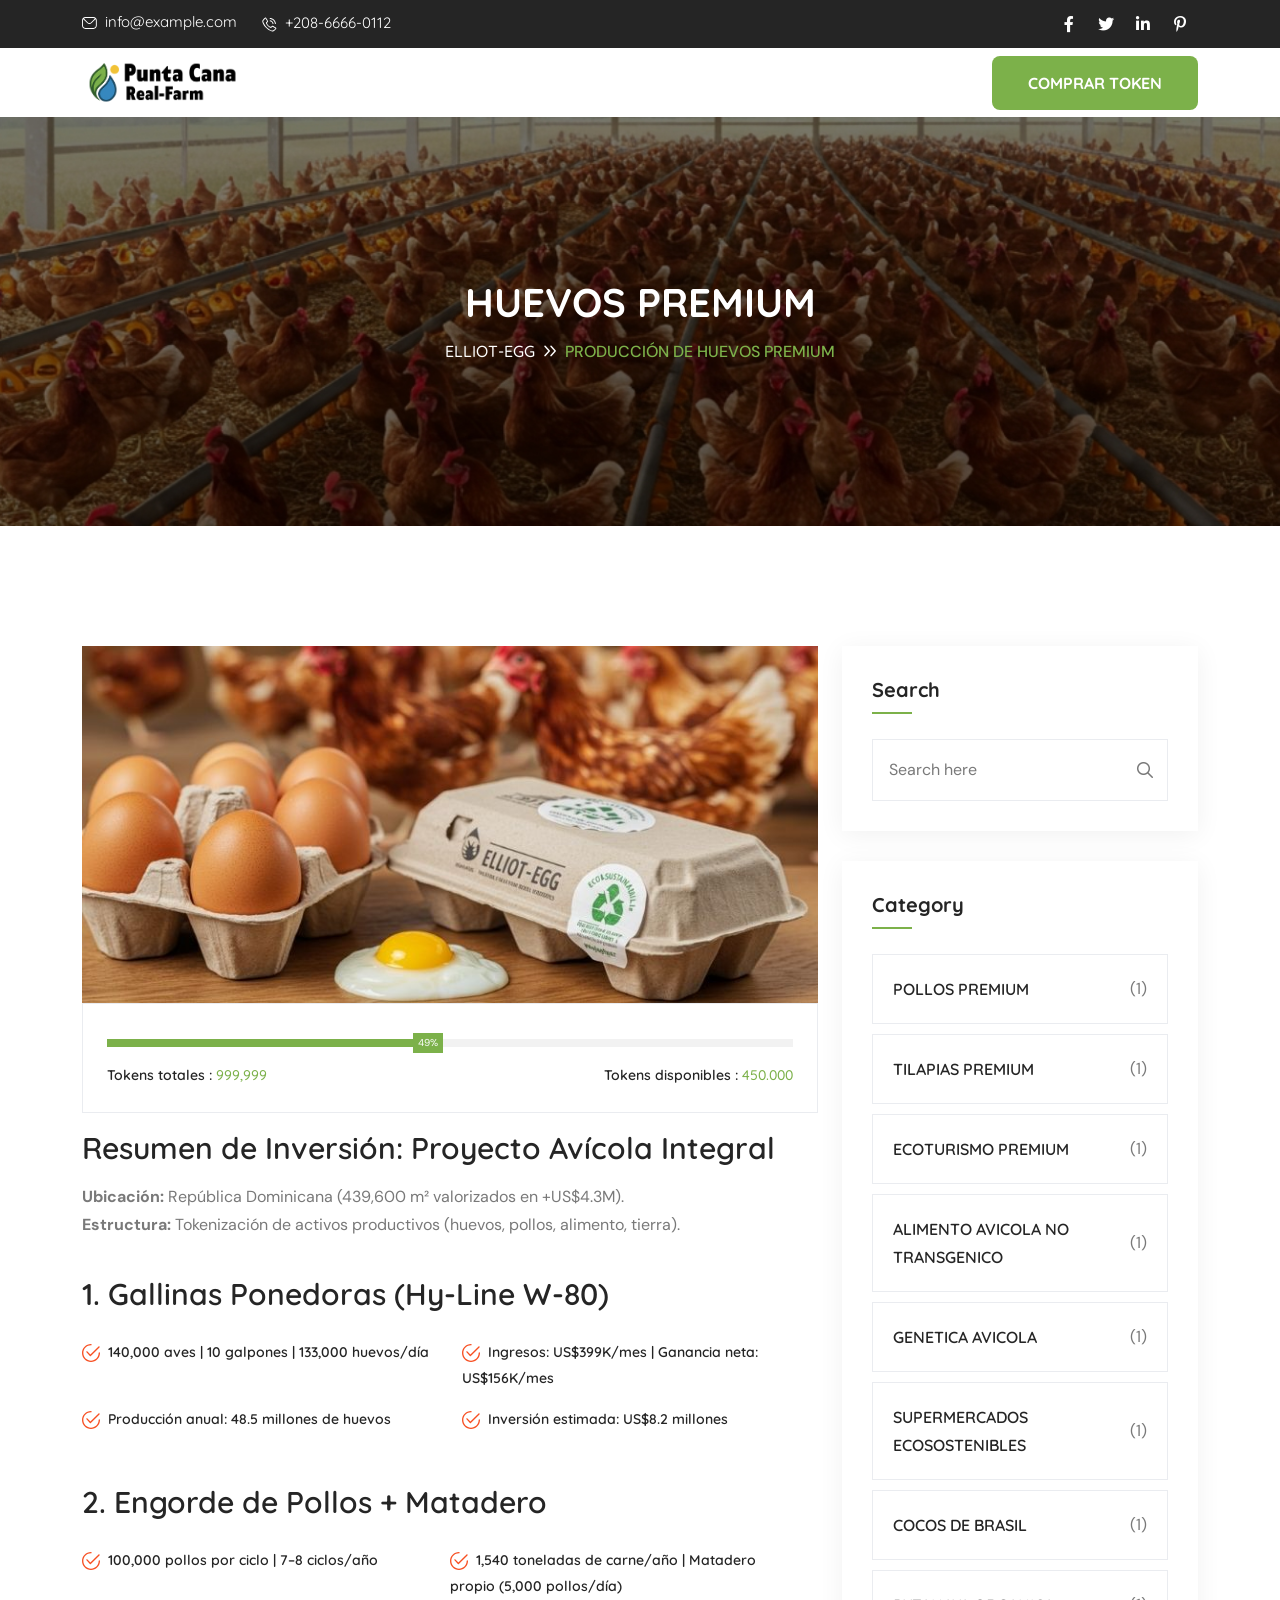
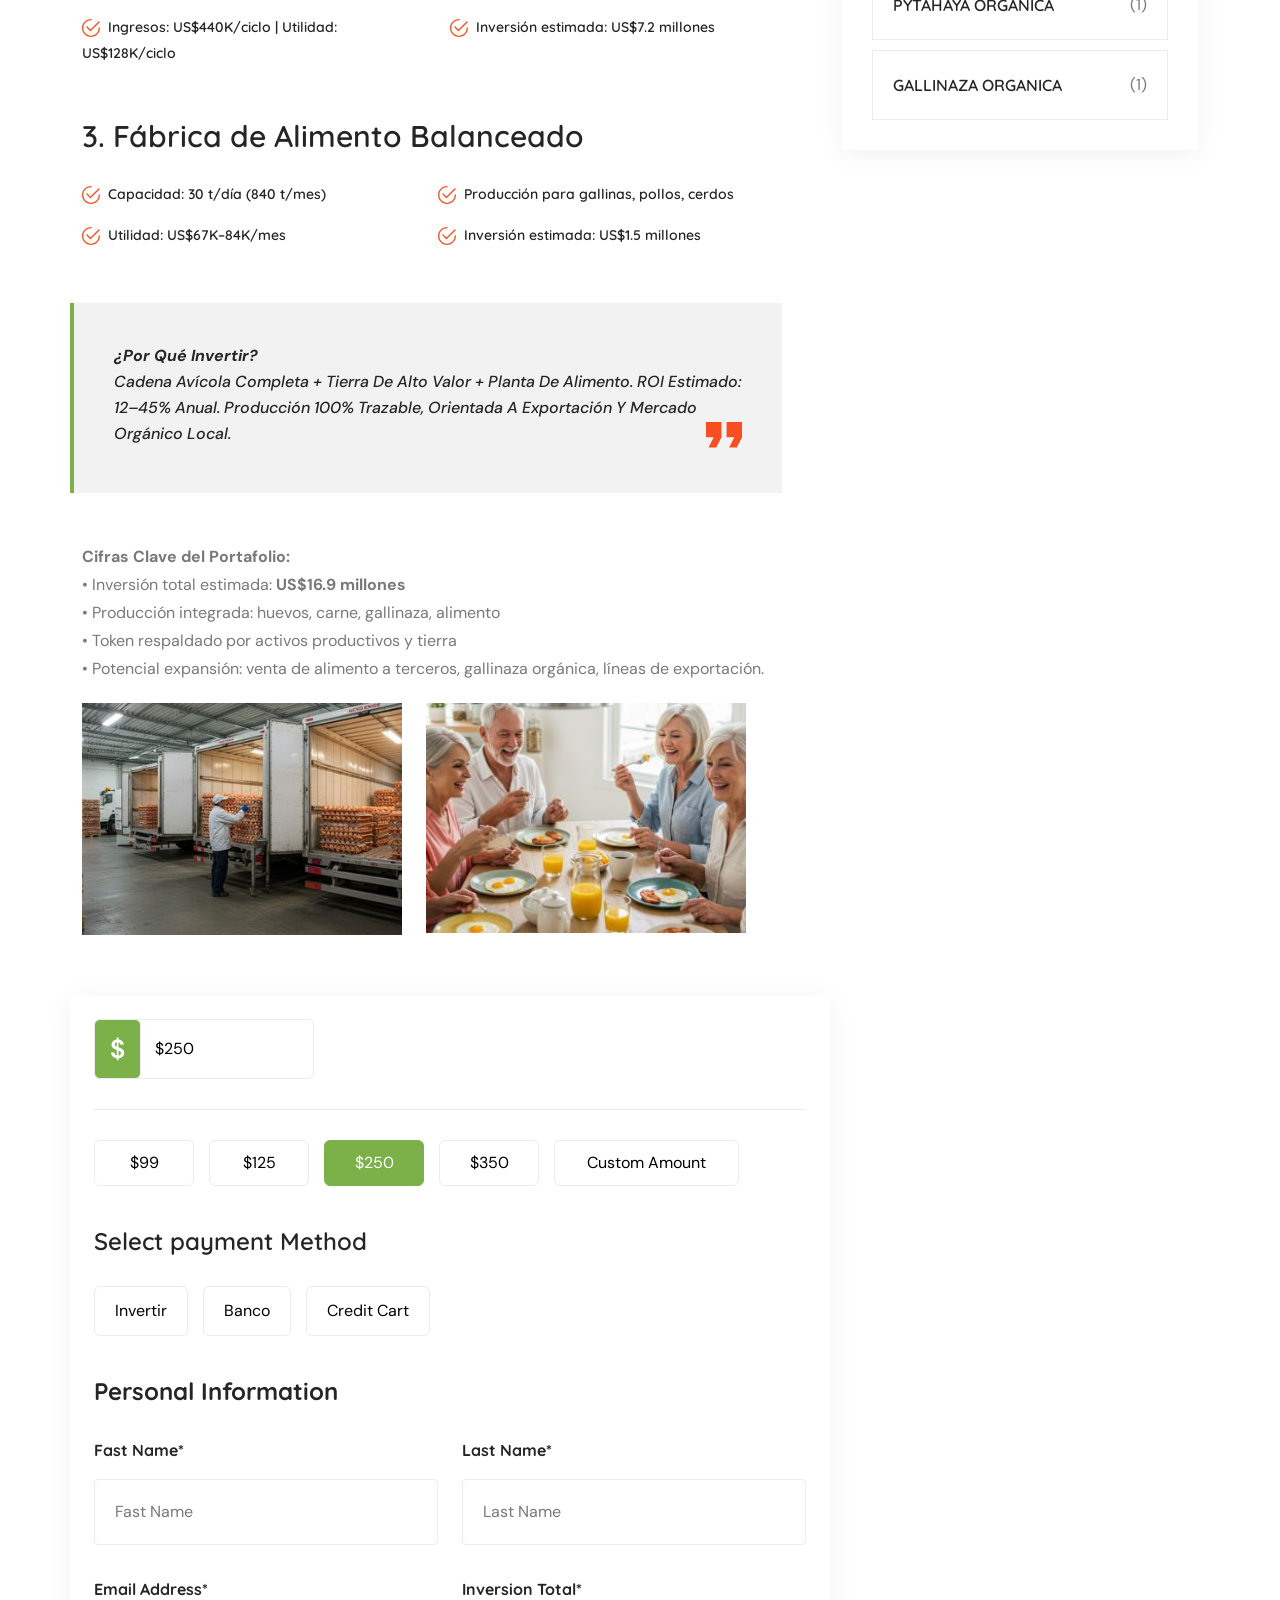
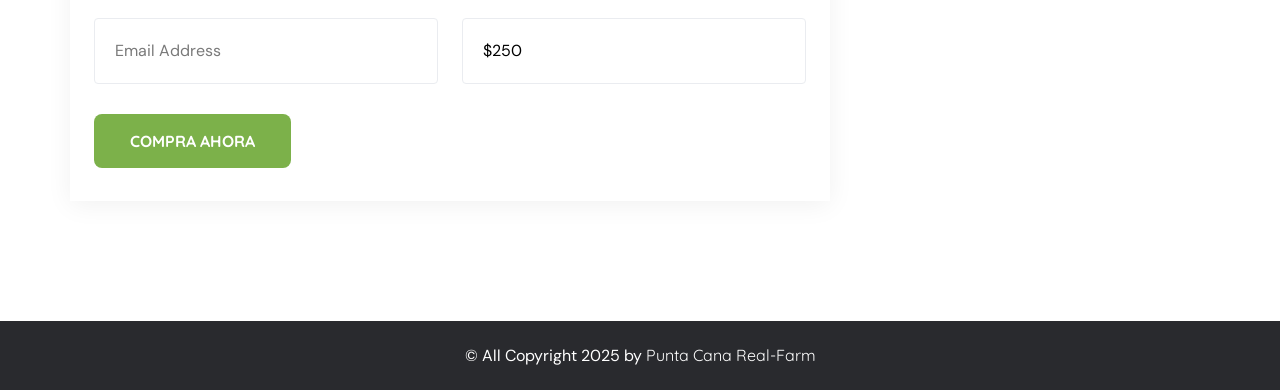
==== project1.html @ 2abbc7fa "v2" ====
<!DOCTYPE html>
<html lang="es">

<head>
    <meta charset="UTF-8">
    <meta http-equiv="X-UA-Compatible" content="IE=edge">
    <meta name="viewport" content="width=device-width, initial-scale=1.0">
    <title>Punta Cana-Real-Farm</title>
    <!-- Favicon img -->
    <link rel="shortcut icon" href="assets/images/favicon.png">
    <!-- Bootstarp min css -->
    <link rel="stylesheet" href="assets/css/bootstrap.min.css">
    <!-- Mean menu css -->
    <link rel="stylesheet" href="assets/css/meanmenu.css">
    <!-- All min css -->
    <link rel="stylesheet" href="assets/css/all.min.css">
    <!-- Swiper bundle min css -->
    <link rel="stylesheet" href="assets/css/swiper-bundle.min.css">
    <!-- Magnigic popup css -->
    <link rel="stylesheet" href="assets/css/magnific-popup.css">
    <!-- Animate css -->
    <link rel="stylesheet" href="assets/css/animate.css">
    <!-- Nice select css -->
    <link rel="stylesheet" href="assets/css/nice-select.css">
    <!-- Style css -->
    <link rel="stylesheet" href="assets/css/style.css">
</head>

<body>

    <!-- Preloader area start -->
    <div id="loading">
        <div id="loading-center">
            <div id="loading-center-absolute">
                <div class="loading-icon text-center d-flex flex-column align-items-center justify-content-center">
                    <img class="loading-logo" src="assets/images/preloader.svg" alt="icon">
                </div>
            </div>
        </div>
    </div>
    <!-- Preloader area end -->

    <!-- Top header area start here -->
    <div class="header-top d-none d-lg-block">
        <div class="container">
            <div class="header-top-wrp">
                <ul class="info">
                    <li><svg width="15" height="12" viewBox="0 0 15 12" fill="none" xmlns="http://www.w3.org/2000/svg">
                            <path fill-rule="evenodd" clip-rule="evenodd"
                                d="M13.8748 8.50453C13.8748 9.85566 12.7757 10.953 11.4263 10.953H3.39325C2.04384 10.953 0.94475 9.85563 0.94475 8.50453V3.39322C0.944449 2.95776 1.06111 2.53021 1.28253 2.15525L5.20216 6.07488C5.78856 6.663 6.57384 6.98706 7.41059 6.98706C8.24563 6.98706 9.03091 6.663 9.61731 6.07488L13.5369 2.15525C13.7584 2.5302 13.875 2.95776 13.8747 3.39322V8.50453H13.8748ZM11.4263 0.94475H3.39325C2.836 0.94475 2.32159 1.13334 1.91009 1.44712L5.86916 5.40791C6.27897 5.81597 6.82591 6.04231 7.41059 6.04231C7.99356 6.04231 8.54053 5.81597 8.95031 5.40791L12.9094 1.44712C12.4979 1.13334 11.9835 0.94475 11.4263 0.94475ZM11.4263 0H3.39325C1.52259 0 0 1.52259 0 3.39325V8.50456C0 10.3769 1.52259 11.8978 3.39325 11.8978H11.4263C13.2969 11.8978 14.8195 10.3769 14.8195 8.50456V3.39322C14.8195 1.52256 13.2969 0 11.4263 0Z"
                                fill="white" />
                        </svg>

                        <a href="#0" class="ms-1">info@example.com</a>
                    </li>
                    <li class="ms-4"><svg width="16" height="15" viewBox="0 0 16 15" fill="none"
                            xmlns="http://www.w3.org/2000/svg">
                            <g clip-path="url(#clip0_529_224)">
                                <path
                                    d="M14.8984 10.5909C14.8735 10.5703 12.0629 8.57063 11.304 8.69297C10.9379 8.75766 10.7288 9.0075 10.3093 9.50719C10.1933 9.6463 10.0747 9.7832 9.95352 9.91781C9.68836 9.83143 9.42973 9.72616 9.17961 9.60281C7.88845 8.97422 6.84524 7.93101 6.21665 6.63984C6.0933 6.38973 5.98803 6.1311 5.90165 5.86594C6.03946 5.73984 6.23258 5.57719 6.31508 5.50781C6.81243 5.09062 7.0618 4.88109 7.12649 4.51453C7.25915 3.75562 5.24915 0.945937 5.22852 0.920625C5.13698 0.790808 5.01777 0.682933 4.87948 0.604789C4.74118 0.526645 4.58726 0.480181 4.42883 0.46875C3.61415 0.46875 1.28821 3.48563 1.28821 3.99422C1.28821 4.02375 1.33086 7.02562 5.03258 10.7911C8.79383 14.4886 11.7957 14.5312 11.8252 14.5312C12.3334 14.5312 15.3507 12.2053 15.3507 11.3906C15.3392 11.2322 15.2926 11.0783 15.2144 10.94C15.1362 10.8017 15.0282 10.6825 14.8984 10.5909ZM11.7732 13.5909C11.3663 13.5562 8.84446 13.2239 5.69446 10.1297C2.58524 6.96422 2.26133 4.43813 2.22899 4.04672C2.84342 3.08233 3.58545 2.20548 4.43493 1.44C4.45368 1.45875 4.47852 1.48688 4.5104 1.52344C5.16188 2.41276 5.72309 3.36481 6.18571 4.36547C6.03527 4.51682 5.87626 4.65939 5.70946 4.7925C5.4508 4.98959 5.21328 5.21297 5.00071 5.45906C4.96474 5.50953 4.93914 5.56663 4.92538 5.62705C4.91162 5.68748 4.90998 5.75003 4.92055 5.81109C5.01975 6.24081 5.17169 6.65662 5.3729 7.04906C6.09378 8.52939 7.28997 9.72541 8.7704 10.4461C9.16276 10.6476 9.57859 10.7997 10.0084 10.8989C10.0694 10.9097 10.132 10.9082 10.1925 10.8944C10.2529 10.8807 10.31 10.8549 10.3604 10.8188C10.6074 10.6053 10.8315 10.3669 11.0293 10.1072C11.1765 9.93188 11.3729 9.69797 11.4474 9.63188C12.4506 10.094 13.4048 10.6559 14.2956 11.3091C14.3345 11.3419 14.3621 11.3672 14.3804 11.3836C13.6149 12.2333 12.7379 12.9755 11.7732 13.59V13.5909ZM11.6007 7.03125H12.5382C12.5371 6.03703 12.1416 5.08385 11.4386 4.38083C10.7356 3.67781 9.78243 3.28237 8.78821 3.28125V4.21875C9.5339 4.21949 10.2488 4.51605 10.7761 5.04333C11.3034 5.57062 11.6 6.28556 11.6007 7.03125Z"
                                    fill="white" />
                                <path
                                    d="M13.9445 7.03125H14.882C14.8801 5.41566 14.2375 3.86677 13.0951 2.72437C11.9527 1.58198 10.4038 0.939361 8.78821 0.9375V1.875C10.1552 1.87661 11.4658 2.42038 12.4324 3.38701C13.3991 4.35365 13.9428 5.66422 13.9445 7.03125Z"
                                    fill="white" />
                            </g>
                            <defs>
                                <clipPath>
                                    <rect width="15" height="15" fill="white" transform="translate(0.819458)" />
                                </clipPath>
                            </defs>
                        </svg>

                        <a href="#0" class="ms-1">+208-6666-0112</a>
                    </li>
                </ul>
                <ul class="link-info">
                    <li><a href="#0"><i class="fa-brands fa-facebook-f"></i></a></li>
                    <li><a href="#0"><i class="fa-brands fa-twitter"></i></a></li>
                    <li><a href="#0"><i class="fa-brands fa-linkedin-in"></i></a></li>
                    <li><a href="#0"><i class="fa-brands fa-pinterest-p"></i></a></li>
                </ul>
            </div>
        </div>
    </div>
    <!-- Top header area end here -->

    <!-- Header area start here -->
    <header class="header-area">
        <div class="container">
            <div class="header__main">
                <a href="index.html" class="logo">
                    <img src="assets/images/logo/logo.svg" alt="logo">
                </a>
                <div class="main-menu">
                    <nav>
                        <ul>
                            <li class="has-megamenu">
                                <a href="#0"></a>
                             
                        </ul>
                    </nav>
                </div>
                <div class="btn-two d-none d-lg-inline-block">
                    <span class=" btn-circle">
                    </span>
                    <a href="cause-single.html" class="btn-inner">
                        <span class="btn-text">
                            COMPRAR TOKEN
                        </span>
                    </a>
                </div>
                <div class="bars d-block d-lg-none">
                    <i id="openButton" class="fa-solid fa-bars"></i>
                </div>
            </div>
        </div>
    </header>
    <!-- Header area end here -->

    <!-- Sidebar area start here -->
    <div id="targetElement" class="sidebar-area sidebar__hide">
        <div class="sidebar__overlay"></div>
        <a href="index.html" class="logo mb-40">
            <img src="assets/images/logo/logo-light.svg" alt="logo">
        </a>
        <div class="mobile-menu overflow-hidden"></div>
        <ul class="info pt-40">
            <li><i class="fa-solid primary-color fa-location-dot"></i> <a href="#0">example@example.com</a>
            </li>
            <li class="py-2"><i class="fa-solid primary-color fa-phone-volume"></i> <a
                    href="tel:+208-6666-0112">+208-6666-0112</a>
            </li>
            <li><i class="fa-solid primary-color fa-paper-plane"></i> <a href="#0">info@example.com</a></li>
        </ul>
        <div class="social-icon mt-20">
            <a href="#0"><i class="fa-brands fa-facebook-f"></i></a>
            <a href="#0"><i class="fa-brands fa-twitter"></i></a>
            <a href="#0"><i class="fa-brands fa-linkedin-in"></i></a>
            <a href="#0"><i class="fa-brands fa-pinterest-p"></i></a>
        </div>
        <button id="closeButton" class="text-white"><i class="fa-solid fa-xmark"></i></button>
    </div>
    <!-- Sidebar area end here -->

    <main>
        <!-- Page banner area start here -->
        <section class="banner__inner-page bg-image pt-160 pb-160 bg-image"
            data-background="assets/images/banner/banner-inner-page.jpg">
            <div class="container">
                <h2 class="wow fadeInUp" data-wow-delay="00ms" data-wow-duration="1500ms">HUEVOS PREMIUM</h2>
                <div class="breadcrumb-list wow fadeInUp" data-wow-delay="200ms" data-wow-duration="1500ms">
                    <a href="index.html">ELLIOT-EGG</a><span><i class="fa-regular fa-angles-right mx-2"></i>PRODUCCIÓN DE HUEVOS PREMIUM
                </span>
                </div>
            </div>
        </section>
        <!-- Page banner area end here -->

        <!-- Blog single area start here -->
        <section class="blog-single-area pt-120 pb-120">
            <div class="container">
                <div class="row g-4">
                    <div class="col-lg-8 order-2 order-lg-1">
                        <div class="blog__item blog-single__left-item shadow-none">
                            <div class="image">
                                <img src="assets/images/cause/cause-single-image1.jpg" alt="image">
                            </div>
                            <div class="progress-area px-4 pb-4 pt-35 bor border-top-0">
                                <div class="progress__item">
                                    <div class="progress__content" style="width: 49%;"><span>49%</span></div>
                                </div>
                                <div class="progress__goal mt-15">
                                    <h6>Tokens totales : <span>999,999</span></h6>
                                    <h6>Tokens disponibles : <span>450.000</span></h6>
                                </div>
                            </div>
                            <div class="blog__content p-0">
                                <h4 class="mt-20 mb-20 fs-30">Resumen de Inversión: Proyecto Avícola Integral
                                    
                                    </h4> 
                                    <p><strong>Ubicación:</strong> República Dominicana (439,600 m² valorizados en +US$4.3M).</p>
                                    <p><strong>Estructura:</strong> Tokenización de activos productivos (huevos, pollos, alimento, tierra).</p>
                                    <h4 class="fs-30 mt-40">1. Gallinas Ponedoras (Hy-Line W-80)</h4>
                                  
                                <div class="row mt-30">
                                <div class="col-6 mb-15">
                                    <h6 class="fs-14">
                                        <svg class="me-1" width="18" height="18" viewBox="0 0 18 18" fill="none"
                                            xmlns="http://www.w3.org/2000/svg">
                                            <g clip-path="url(#clip0_20_5)">
                                                <path
                                                    d="M17.4853 2.46073C17.2205 2.19547 16.7909 2.19502 16.5261 2.4596L8.38765 10.5765L5.45133 7.38742C5.1976 7.112 4.76863 7.09415 4.49276 7.34783C4.2171 7.60156 4.19945 8.03074 4.45317 8.3064L7.86776 12.0147C7.92961 12.082 8.00443 12.136 8.08771 12.1736C8.17099 12.2111 8.26101 12.2315 8.35235 12.2334C8.35731 12.2336 8.36209 12.2336 8.36683 12.2336C8.54636 12.2335 8.71855 12.1624 8.84577 12.0357L17.484 3.42018C17.7494 3.15563 17.7499 2.72598 17.4853 2.46073Z"
                                                    fill="#F74F22"></path>
                                                <path
                                                    d="M17.3216 8.32159C16.9469 8.32159 16.6432 8.62527 16.6432 9C16.6432 13.2146 13.2146 16.6432 9 16.6432C4.78561 16.6432 1.35679 13.2146 1.35679 9C1.35679 4.78561 4.78561 1.35679 9 1.35679C9.3747 1.35679 9.67841 1.05311 9.67841 0.67841C9.67841 0.30368 9.3747 0 9 0C4.03734 0 0 4.03734 0 9C0 13.9624 4.03734 18 9 18C13.9624 18 18 13.9624 18 9C18 8.6253 17.6963 8.32159 17.3216 8.32159Z"
                                                    fill="#F74F22"></path>
                                            </g>
                                            <defs>
                                                <clipPath>
                                                    <rect width="18" height="18" fill="white"></rect>
                                                </clipPath>
                                            </defs>
                                        </svg>
                                       140,000 aves | 10 galpones | 133,000 huevos/día
                                    </h6>
                                </div>
                                <div class="col-6 mb-15">
                                    <h6 class="fs-14">
                                        <svg class="me-1" width="18" height="18" viewBox="0 0 18 18" fill="none"
                                            xmlns="http://www.w3.org/2000/svg">
                                            <g clip-path="url(#clip0_20_5)">
                                                <path
                                                    d="M17.4853 2.46073C17.2205 2.19547 16.7909 2.19502 16.5261 2.4596L8.38765 10.5765L5.45133 7.38742C5.1976 7.112 4.76863 7.09415 4.49276 7.34783C4.2171 7.60156 4.19945 8.03074 4.45317 8.3064L7.86776 12.0147C7.92961 12.082 8.00443 12.136 8.08771 12.1736C8.17099 12.2111 8.26101 12.2315 8.35235 12.2334C8.35731 12.2336 8.36209 12.2336 8.36683 12.2336C8.54636 12.2335 8.71855 12.1624 8.84577 12.0357L17.484 3.42018C17.7494 3.15563 17.7499 2.72598 17.4853 2.46073Z"
                                                    fill="#F74F22"></path>
                                                <path
                                                    d="M17.3216 8.32159C16.9469 8.32159 16.6432 8.62527 16.6432 9C16.6432 13.2146 13.2146 16.6432 9 16.6432C4.78561 16.6432 1.35679 13.2146 1.35679 9C1.35679 4.78561 4.78561 1.35679 9 1.35679C9.3747 1.35679 9.67841 1.05311 9.67841 0.67841C9.67841 0.30368 9.3747 0 9 0C4.03734 0 0 4.03734 0 9C0 13.9624 4.03734 18 9 18C13.9624 18 18 13.9624 18 9C18 8.6253 17.6963 8.32159 17.3216 8.32159Z"
                                                    fill="#F74F22"></path>
                                            </g>
                                            <defs>
                                                <clipPath>
                                                    <rect width="18" height="18" fill="white"></rect>
                                                </clipPath>
                                            </defs>
                                        </svg>
                                        Ingresos: US$399K/mes | Ganancia neta: US$156K/mes
                                    </h6>
                                </div>

                                 <div class="col-6 mb-15">
                                    <h6 class="fs-14">
                                        <svg class="me-1" width="18" height="18" viewBox="0 0 18 18" fill="none"
                                            xmlns="http://www.w3.org/2000/svg">
                                            <g clip-path="url(#clip0_20_5)">
                                                <path
                                                    d="M17.4853 2.46073C17.2205 2.19547 16.7909 2.19502 16.5261 2.4596L8.38765 10.5765L5.45133 7.38742C5.1976 7.112 4.76863 7.09415 4.49276 7.34783C4.2171 7.60156 4.19945 8.03074 4.45317 8.3064L7.86776 12.0147C7.92961 12.082 8.00443 12.136 8.08771 12.1736C8.17099 12.2111 8.26101 12.2315 8.35235 12.2334C8.35731 12.2336 8.36209 12.2336 8.36683 12.2336C8.54636 12.2335 8.71855 12.1624 8.84577 12.0357L17.484 3.42018C17.7494 3.15563 17.7499 2.72598 17.4853 2.46073Z"
                                                    fill="#F74F22"></path>
                                                <path
                                                    d="M17.3216 8.32159C16.9469 8.32159 16.6432 8.62527 16.6432 9C16.6432 13.2146 13.2146 16.6432 9 16.6432C4.78561 16.6432 1.35679 13.2146 1.35679 9C1.35679 4.78561 4.78561 1.35679 9 1.35679C9.3747 1.35679 9.67841 1.05311 9.67841 0.67841C9.67841 0.30368 9.3747 0 9 0C4.03734 0 0 4.03734 0 9C0 13.9624 4.03734 18 9 18C13.9624 18 18 13.9624 18 9C18 8.6253 17.6963 8.32159 17.3216 8.32159Z"
                                                    fill="#F74F22"></path>
                                            </g>
                                            <defs>
                                                <clipPath>
                                                    <rect width="18" height="18" fill="white"></rect>
                                                </clipPath>
                                            </defs>
                                        </svg>
                                       Producción anual: 48.5 millones de huevos
                                    </h6>
                                </div>
                                <div class="col-6 mb-15">
                                    <h6 class="fs-14">
                                        <svg class="me-1" width="18" height="18" viewBox="0 0 18 18" fill="none"
                                            xmlns="http://www.w3.org/2000/svg">
                                            <g clip-path="url(#clip0_20_5)">
                                                <path
                                                    d="M17.4853 2.46073C17.2205 2.19547 16.7909 2.19502 16.5261 2.4596L8.38765 10.5765L5.45133 7.38742C5.1976 7.112 4.76863 7.09415 4.49276 7.34783C4.2171 7.60156 4.19945 8.03074 4.45317 8.3064L7.86776 12.0147C7.92961 12.082 8.00443 12.136 8.08771 12.1736C8.17099 12.2111 8.26101 12.2315 8.35235 12.2334C8.35731 12.2336 8.36209 12.2336 8.36683 12.2336C8.54636 12.2335 8.71855 12.1624 8.84577 12.0357L17.484 3.42018C17.7494 3.15563 17.7499 2.72598 17.4853 2.46073Z"
                                                    fill="#F74F22"></path>
                                                <path
                                                    d="M17.3216 8.32159C16.9469 8.32159 16.6432 8.62527 16.6432 9C16.6432 13.2146 13.2146 16.6432 9 16.6432C4.78561 16.6432 1.35679 13.2146 1.35679 9C1.35679 4.78561 4.78561 1.35679 9 1.35679C9.3747 1.35679 9.67841 1.05311 9.67841 0.67841C9.67841 0.30368 9.3747 0 9 0C4.03734 0 0 4.03734 0 9C0 13.9624 4.03734 18 9 18C13.9624 18 18 13.9624 18 9C18 8.6253 17.6963 8.32159 17.3216 8.32159Z"
                                                    fill="#F74F22"></path>
                                            </g>
                                            <defs>
                                                <clipPath>
                                                    <rect width="18" height="18" fill="white"></rect>
                                                </clipPath>
                                            </defs>
                                        </svg>
                                        Inversión estimada: US$8.2 millones
                                    </h6>
                                </div>
                         

                             <h4 class="fs-30 mt-40">2. Engorde de Pollos + Matadero</h4>

                               <div class="row mt-30">
                                <div class="col-6 mb-15">
                                    <h6 class="fs-14">
                                        <svg class="me-1" width="18" height="18" viewBox="0 0 18 18" fill="none"
                                            xmlns="http://www.w3.org/2000/svg">
                                            <g clip-path="url(#clip0_20_5)">
                                                <path
                                                    d="M17.4853 2.46073C17.2205 2.19547 16.7909 2.19502 16.5261 2.4596L8.38765 10.5765L5.45133 7.38742C5.1976 7.112 4.76863 7.09415 4.49276 7.34783C4.2171 7.60156 4.19945 8.03074 4.45317 8.3064L7.86776 12.0147C7.92961 12.082 8.00443 12.136 8.08771 12.1736C8.17099 12.2111 8.26101 12.2315 8.35235 12.2334C8.35731 12.2336 8.36209 12.2336 8.36683 12.2336C8.54636 12.2335 8.71855 12.1624 8.84577 12.0357L17.484 3.42018C17.7494 3.15563 17.7499 2.72598 17.4853 2.46073Z"
                                                    fill="#F74F22"></path>
                                                <path
                                                    d="M17.3216 8.32159C16.9469 8.32159 16.6432 8.62527 16.6432 9C16.6432 13.2146 13.2146 16.6432 9 16.6432C4.78561 16.6432 1.35679 13.2146 1.35679 9C1.35679 4.78561 4.78561 1.35679 9 1.35679C9.3747 1.35679 9.67841 1.05311 9.67841 0.67841C9.67841 0.30368 9.3747 0 9 0C4.03734 0 0 4.03734 0 9C0 13.9624 4.03734 18 9 18C13.9624 18 18 13.9624 18 9C18 8.6253 17.6963 8.32159 17.3216 8.32159Z"
                                                    fill="#F74F22"></path>
                                            </g>
                                            <defs>
                                                <clipPath>
                                                    <rect width="18" height="18" fill="white"></rect>
                                                </clipPath>
                                            </defs>
                                        </svg>
                                     100,000 pollos por ciclo | 7–8 ciclos/año
                                    </h6>
                                </div>
                                <div class="col-6 mb-15">
                                    <h6 class="fs-14">
                                        <svg class="me-1" width="18" height="18" viewBox="0 0 18 18" fill="none"
                                            xmlns="http://www.w3.org/2000/svg">
                                            <g clip-path="url(#clip0_20_5)">
                                                <path
                                                    d="M17.4853 2.46073C17.2205 2.19547 16.7909 2.19502 16.5261 2.4596L8.38765 10.5765L5.45133 7.38742C5.1976 7.112 4.76863 7.09415 4.49276 7.34783C4.2171 7.60156 4.19945 8.03074 4.45317 8.3064L7.86776 12.0147C7.92961 12.082 8.00443 12.136 8.08771 12.1736C8.17099 12.2111 8.26101 12.2315 8.35235 12.2334C8.35731 12.2336 8.36209 12.2336 8.36683 12.2336C8.54636 12.2335 8.71855 12.1624 8.84577 12.0357L17.484 3.42018C17.7494 3.15563 17.7499 2.72598 17.4853 2.46073Z"
                                                    fill="#F74F22"></path>
                                                <path
                                                    d="M17.3216 8.32159C16.9469 8.32159 16.6432 8.62527 16.6432 9C16.6432 13.2146 13.2146 16.6432 9 16.6432C4.78561 16.6432 1.35679 13.2146 1.35679 9C1.35679 4.78561 4.78561 1.35679 9 1.35679C9.3747 1.35679 9.67841 1.05311 9.67841 0.67841C9.67841 0.30368 9.3747 0 9 0C4.03734 0 0 4.03734 0 9C0 13.9624 4.03734 18 9 18C13.9624 18 18 13.9624 18 9C18 8.6253 17.6963 8.32159 17.3216 8.32159Z"
                                                    fill="#F74F22"></path>
                                            </g>
                                            <defs>
                                                <clipPath>
                                                    <rect width="18" height="18" fill="white"></rect>
                                                </clipPath>
                                            </defs>
                                        </svg>
                                        1,540 toneladas de carne/año | Matadero propio (5,000 pollos/día)
                                    </h6>
                                </div>

                                 <div class="col-6 mb-15">
                                    <h6 class="fs-14">
                                        <svg class="me-1" width="18" height="18" viewBox="0 0 18 18" fill="none"
                                            xmlns="http://www.w3.org/2000/svg">
                                            <g clip-path="url(#clip0_20_5)">
                                                <path
                                                    d="M17.4853 2.46073C17.2205 2.19547 16.7909 2.19502 16.5261 2.4596L8.38765 10.5765L5.45133 7.38742C5.1976 7.112 4.76863 7.09415 4.49276 7.34783C4.2171 7.60156 4.19945 8.03074 4.45317 8.3064L7.86776 12.0147C7.92961 12.082 8.00443 12.136 8.08771 12.1736C8.17099 12.2111 8.26101 12.2315 8.35235 12.2334C8.35731 12.2336 8.36209 12.2336 8.36683 12.2336C8.54636 12.2335 8.71855 12.1624 8.84577 12.0357L17.484 3.42018C17.7494 3.15563 17.7499 2.72598 17.4853 2.46073Z"
                                                    fill="#F74F22"></path>
                                                <path
                                                    d="M17.3216 8.32159C16.9469 8.32159 16.6432 8.62527 16.6432 9C16.6432 13.2146 13.2146 16.6432 9 16.6432C4.78561 16.6432 1.35679 13.2146 1.35679 9C1.35679 4.78561 4.78561 1.35679 9 1.35679C9.3747 1.35679 9.67841 1.05311 9.67841 0.67841C9.67841 0.30368 9.3747 0 9 0C4.03734 0 0 4.03734 0 9C0 13.9624 4.03734 18 9 18C13.9624 18 18 13.9624 18 9C18 8.6253 17.6963 8.32159 17.3216 8.32159Z"
                                                    fill="#F74F22"></path>
                                            </g>
                                            <defs>
                                                <clipPath>
                                                    <rect width="18" height="18" fill="white"></rect>
                                                </clipPath>
                                            </defs>
                                        </svg>
                                       Ingresos: US$440K/ciclo | Utilidad: US$128K/ciclo
                                    </h6>
                                </div>
                                <div class="col-6 mb-15">
                                    <h6 class="fs-14">
                                        <svg class="me-1" width="18" height="18" viewBox="0 0 18 18" fill="none"
                                            xmlns="http://www.w3.org/2000/svg">
                                            <g clip-path="url(#clip0_20_5)">
                                                <path
                                                    d="M17.4853 2.46073C17.2205 2.19547 16.7909 2.19502 16.5261 2.4596L8.38765 10.5765L5.45133 7.38742C5.1976 7.112 4.76863 7.09415 4.49276 7.34783C4.2171 7.60156 4.19945 8.03074 4.45317 8.3064L7.86776 12.0147C7.92961 12.082 8.00443 12.136 8.08771 12.1736C8.17099 12.2111 8.26101 12.2315 8.35235 12.2334C8.35731 12.2336 8.36209 12.2336 8.36683 12.2336C8.54636 12.2335 8.71855 12.1624 8.84577 12.0357L17.484 3.42018C17.7494 3.15563 17.7499 2.72598 17.4853 2.46073Z"
                                                    fill="#F74F22"></path>
                                                <path
                                                    d="M17.3216 8.32159C16.9469 8.32159 16.6432 8.62527 16.6432 9C16.6432 13.2146 13.2146 16.6432 9 16.6432C4.78561 16.6432 1.35679 13.2146 1.35679 9C1.35679 4.78561 4.78561 1.35679 9 1.35679C9.3747 1.35679 9.67841 1.05311 9.67841 0.67841C9.67841 0.30368 9.3747 0 9 0C4.03734 0 0 4.03734 0 9C0 13.9624 4.03734 18 9 18C13.9624 18 18 13.9624 18 9C18 8.6253 17.6963 8.32159 17.3216 8.32159Z"
                                                    fill="#F74F22"></path>
                                            </g>
                                            <defs>
                                                <clipPath>
                                                    <rect width="18" height="18" fill="white"></rect>
                                                </clipPath>
                                            </defs>
                                        </svg>
                                       Inversión estimada: US$7.2 millones
                                    </h6>
                                </div>
                         
                             
                              

                            <h4 class="fs-30 mt-40">3. Fábrica de Alimento Balanceado</h4>

                            <div class="row mt-30">
                                <div class="col-6 mb-15">
                                    <h6 class="fs-14">
                                        <svg class="me-1" width="18" height="18" viewBox="0 0 18 18" fill="none"
                                            xmlns="http://www.w3.org/2000/svg">
                                            <g clip-path="url(#clip0_20_5)">
                                                <path
                                                    d="M17.4853 2.46073C17.2205 2.19547 16.7909 2.19502 16.5261 2.4596L8.38765 10.5765L5.45133 7.38742C5.1976 7.112 4.76863 7.09415 4.49276 7.34783C4.2171 7.60156 4.19945 8.03074 4.45317 8.3064L7.86776 12.0147C7.92961 12.082 8.00443 12.136 8.08771 12.1736C8.17099 12.2111 8.26101 12.2315 8.35235 12.2334C8.35731 12.2336 8.36209 12.2336 8.36683 12.2336C8.54636 12.2335 8.71855 12.1624 8.84577 12.0357L17.484 3.42018C17.7494 3.15563 17.7499 2.72598 17.4853 2.46073Z"
                                                    fill="#F74F22"></path>
                                                <path
                                                    d="M17.3216 8.32159C16.9469 8.32159 16.6432 8.62527 16.6432 9C16.6432 13.2146 13.2146 16.6432 9 16.6432C4.78561 16.6432 1.35679 13.2146 1.35679 9C1.35679 4.78561 4.78561 1.35679 9 1.35679C9.3747 1.35679 9.67841 1.05311 9.67841 0.67841C9.67841 0.30368 9.3747 0 9 0C4.03734 0 0 4.03734 0 9C0 13.9624 4.03734 18 9 18C13.9624 18 18 13.9624 18 9C18 8.6253 17.6963 8.32159 17.3216 8.32159Z"
                                                    fill="#F74F22"></path>
                                            </g>
                                            <defs>
                                                <clipPath>
                                                    <rect width="18" height="18" fill="white"></rect>
                                                </clipPath>
                                            </defs>
                                        </svg>
                                     Capacidad: 30 t/día (840 t/mes)
                                    </h6>
                                </div>
                                <div class="col-6 mb-15">
                                    <h6 class="fs-14">
                                        <svg class="me-1" width="18" height="18" viewBox="0 0 18 18" fill="none"
                                            xmlns="http://www.w3.org/2000/svg">
                                            <g clip-path="url(#clip0_20_5)">
                                                <path
                                                    d="M17.4853 2.46073C17.2205 2.19547 16.7909 2.19502 16.5261 2.4596L8.38765 10.5765L5.45133 7.38742C5.1976 7.112 4.76863 7.09415 4.49276 7.34783C4.2171 7.60156 4.19945 8.03074 4.45317 8.3064L7.86776 12.0147C7.92961 12.082 8.00443 12.136 8.08771 12.1736C8.17099 12.2111 8.26101 12.2315 8.35235 12.2334C8.35731 12.2336 8.36209 12.2336 8.36683 12.2336C8.54636 12.2335 8.71855 12.1624 8.84577 12.0357L17.484 3.42018C17.7494 3.15563 17.7499 2.72598 17.4853 2.46073Z"
                                                    fill="#F74F22"></path>
                                                <path
                                                    d="M17.3216 8.32159C16.9469 8.32159 16.6432 8.62527 16.6432 9C16.6432 13.2146 13.2146 16.6432 9 16.6432C4.78561 16.6432 1.35679 13.2146 1.35679 9C1.35679 4.78561 4.78561 1.35679 9 1.35679C9.3747 1.35679 9.67841 1.05311 9.67841 0.67841C9.67841 0.30368 9.3747 0 9 0C4.03734 0 0 4.03734 0 9C0 13.9624 4.03734 18 9 18C13.9624 18 18 13.9624 18 9C18 8.6253 17.6963 8.32159 17.3216 8.32159Z"
                                                    fill="#F74F22"></path>
                                            </g>
                                            <defs>
                                                <clipPath>
                                                    <rect width="18" height="18" fill="white"></rect>
                                                </clipPath>
                                            </defs>
                                        </svg>
                                        Producción para gallinas, pollos, cerdos
                                    </h6>
                                </div>

                                 <div class="col-6 mb-15">
                                    <h6 class="fs-14">
                                        <svg class="me-1" width="18" height="18" viewBox="0 0 18 18" fill="none"
                                            xmlns="http://www.w3.org/2000/svg">
                                            <g clip-path="url(#clip0_20_5)">
                                                <path
                                                    d="M17.4853 2.46073C17.2205 2.19547 16.7909 2.19502 16.5261 2.4596L8.38765 10.5765L5.45133 7.38742C5.1976 7.112 4.76863 7.09415 4.49276 7.34783C4.2171 7.60156 4.19945 8.03074 4.45317 8.3064L7.86776 12.0147C7.92961 12.082 8.00443 12.136 8.08771 12.1736C8.17099 12.2111 8.26101 12.2315 8.35235 12.2334C8.35731 12.2336 8.36209 12.2336 8.36683 12.2336C8.54636 12.2335 8.71855 12.1624 8.84577 12.0357L17.484 3.42018C17.7494 3.15563 17.7499 2.72598 17.4853 2.46073Z"
                                                    fill="#F74F22"></path>
                                                <path
                                                    d="M17.3216 8.32159C16.9469 8.32159 16.6432 8.62527 16.6432 9C16.6432 13.2146 13.2146 16.6432 9 16.6432C4.78561 16.6432 1.35679 13.2146 1.35679 9C1.35679 4.78561 4.78561 1.35679 9 1.35679C9.3747 1.35679 9.67841 1.05311 9.67841 0.67841C9.67841 0.30368 9.3747 0 9 0C4.03734 0 0 4.03734 0 9C0 13.9624 4.03734 18 9 18C13.9624 18 18 13.9624 18 9C18 8.6253 17.6963 8.32159 17.3216 8.32159Z"
                                                    fill="#F74F22"></path>
                                            </g>
                                            <defs>
                                                <clipPath>
                                                    <rect width="18" height="18" fill="white"></rect>
                                                </clipPath>
                                            </defs>
                                        </svg>
                                       Utilidad: US$67K–84K/mes
                                    </h6>
                                </div>
                                <div class="col-6 mb-15">
                                    <h6 class="fs-14">
                                        <svg class="me-1" width="18" height="18" viewBox="0 0 18 18" fill="none"
                                            xmlns="http://www.w3.org/2000/svg">
                                            <g clip-path="url(#clip0_20_5)">
                                                <path
                                                    d="M17.4853 2.46073C17.2205 2.19547 16.7909 2.19502 16.5261 2.4596L8.38765 10.5765L5.45133 7.38742C5.1976 7.112 4.76863 7.09415 4.49276 7.34783C4.2171 7.60156 4.19945 8.03074 4.45317 8.3064L7.86776 12.0147C7.92961 12.082 8.00443 12.136 8.08771 12.1736C8.17099 12.2111 8.26101 12.2315 8.35235 12.2334C8.35731 12.2336 8.36209 12.2336 8.36683 12.2336C8.54636 12.2335 8.71855 12.1624 8.84577 12.0357L17.484 3.42018C17.7494 3.15563 17.7499 2.72598 17.4853 2.46073Z"
                                                    fill="#F74F22"></path>
                                                <path
                                                    d="M17.3216 8.32159C16.9469 8.32159 16.6432 8.62527 16.6432 9C16.6432 13.2146 13.2146 16.6432 9 16.6432C4.78561 16.6432 1.35679 13.2146 1.35679 9C1.35679 4.78561 4.78561 1.35679 9 1.35679C9.3747 1.35679 9.67841 1.05311 9.67841 0.67841C9.67841 0.30368 9.3747 0 9 0C4.03734 0 0 4.03734 0 9C0 13.9624 4.03734 18 9 18C13.9624 18 18 13.9624 18 9C18 8.6253 17.6963 8.32159 17.3216 8.32159Z"
                                                    fill="#F74F22"></path>
                                            </g>
                                            <defs>
                                                <clipPath>
                                                    <rect width="18" height="18" fill="white"></rect>
                                                </clipPath>
                                            </defs>
                                        </svg>
                                       Inversión estimada: US$1.5 millones
                                    </h6>
                                </div>
                           

                            <div class="hilight-text mt-40 mb-30 sub-bg">
                                <p>
                            
                                <strong>¿Por qué Invertir?</strong><br>
                                    Cadena avícola completa + tierra de alto valor + planta de alimento. ROI estimado: 12–45% anual. Producción 100% trazable, orientada a 
                                    exportación y mercado orgánico local. 
                                </p>
                                <svg width="36" height="36" viewBox="0 0 36 36" fill="none"
                                    xmlns="http://www.w3.org/2000/svg">
                                    <path d="M0 20.3698H7.71428L2.57139 30.5546H10.2857L15.4286 20.3698V5.09253H0V20.3698Z"
                                        fill="#F74F22" />
                                    <path d="M20.5703 5.09253V20.3698H28.2846L23.1417 30.5546H30.856L35.9989 20.3698V5.09253H20.5703Z"
                                        fill="#F74F22" />
                                </svg>
                            </div>

                                <p class="mb-20 mt-20"><strong>Cifras Clave del Portafolio:</strong><br>

• Inversión total estimada: <strong>US$16.9 millones</strong><br>
                                • Producción integrada: huevos, carne, gallinaza, alimento<br>
                                • Token respaldado por activos productivos y tierra<br>
                                • Potencial expansión: venta de alimento a terceros, gallinaza orgánica, líneas de exportación.</p>
                                
                                <div class="row">
                                    <div class="col-6">
                                        <div class="image">
                                            <img src="assets/images/blog/blog-single-sm1.jpg" alt="image">
                                        </div>
                                    </div>
                                    <div class="col-6">
                                        <div class="image">
                                            <img src="assets/images/blog/blog-single-sm2.jpg" alt="image">
                                        </div>
                                    </div>
                                </div>
                               
                                
                            </div>
                        </div>
                        <div class="blog-single__review shadow p-4 mt-60">
                            <div class="donation-amount-area">
                                <div class="input-box pb-30 bor-bottom mb-30">
                                    <span>$</span>
                                    <input class="addAmount-value" type="text" value="$250">
                                </div>
                                <div class="amount-group mb-40">
                                    <button class="amount-btn">$99</button>
                                    <button class="amount-btn">$125</button>
                                    <button class="active amount-btn">$250</button>
                                    <button class="amount-btn">$350</button>
                                    <button class="amount-btn custom-amount">Custom Amount</button>
                                </div>
                                <h3 class="mb-30">Select payment Method</h3>
                                <div class="payment-btns">
                                    <button class="payment-btn">Invertir</button>
                                    <button class="payment-btn">Banco</button>
                                    <button class="payment-btn">Credit Cart</button>
                                </div>
                            </div>
                            <div class="contact__form">
                                <h3 class="fw-700 mb-30 mt-40">Personal Information</h3>
                                <form action="#">
                                    <div class="row">
                                        <div class="col-6">
                                            <label for="name">Fast Name*</label>
                                            <input id="name" class="bg-transparent bor" type="text"
                                                placeholder="Fast Name">
                                        </div>
                                        <div class="col-6">
                                            <label for="last-name">Last Name*</label>
                                            <input class="bg-transparent bor" id="last-name" type="text"
                                                placeholder="Last Name">
                                        </div>
                                    </div>
                                    <div class="row">
                                        <div class="col-6">
                                            <label for="name">Email Address*</label>
                                            <input id="email" class="bg-transparent bor" type="email"
                                                placeholder="Email Address">
                                        </div>
                                        <div class="col-6">
                                            <label for="amount">Inversion Total*</label>
                                            <input class="bg-transparent addAmount-value bor" id="amount" value="$250"
                                                type="text">
                                        </div>
                                    </div>
                                    <div class="btn-two">
                                        <span class="btn-circle">
                                        </span>
                                        <a href="#" class="btn-inner">
                                            <span class="btn-text">
                                                COMPRA AHORA
                                            </span>
                                        </a>
                                    </div>
                                </form>
                            </div>
                        </div></div></div></div></div>
                    
                    <div class="col-lg-4 order-1 order-lg-2">
                        <div class="blog-single__right-item">
                            <div class="item shadow mb-30">
                                <h5 class="title">Search</h5>
                                <div class="serach-bar">
                                    <input type="text" placeholder="Search here">
                                    <button><i class="fa-regular fa-magnifying-glass"></i></button>
                                </div>
                            </div>
                            <div class="item shadow mb-30">
                                <h5 class="title">Category</h5>
                                <ul class="category">
                                    
                                    <li><a href="#0">POLLOS PREMIUM </a> <span>(1)</span></li>
                                    <li><a href="#0">TILAPIAS PREMIUM</a> <span>(1)</span></li>
                                    <li><a href="#0">ECOTURISMO PREMIUM</a> <span>(1)</span></li>
                                    <li><a href="#0">ALIMENTO AVICOLA NO TRANSGENICO</a> <span>(1)</span></li>
                                    <li><a href="#0">GENETICA AVICOLA</a> <span>(1)</span></li>
                                    <li><a href="#0">SUPERMERCADOS ECOSOSTENIBLES</a> <span>(1)</span></li>
                                    <li><a href="#0">COCOS DE BRASIL</a> <span>(1)</span></li>
                                    <li><a href="#0">PYTAHAYA ORGANICA</a> <span>(1)</span></li>
                                    <li><a href="#0">GALLINAZA ORGANICA</a> <span>(1)</span></li>
                                </ul>
                            </div>
                            
                        </div>
                    </div>
                </div>
            </div>
        </section>
        <!-- Blog single area end here -->
    </main>

     <!-- Footer area start here -->
    <footer class="footer-area secondary-bg overflow-hidden">
        
        <div class="footer__copytext">
            <p class="wow fadeInDown" data-wow-delay="400ms" data-wow-duration="1500ms">&copy; All Copyright 2025 by <a
                    href="#0" class="text-white primary-hover">Punta Cana Real-Farm</a></p>
        </div>
    </footer>
    <!-- Footer area end here -->

    <!-- Back to top area start here -->
    <div class="scroll-up">
        <svg class="scroll-circle svg-content" width="100%" height="100%" viewBox="-1 -1 102 102">
            <path d="M50,1 a49,49 0 0,1 0,98 a49,49 0 0,1 0,-98" />
        </svg>
    </div>
    <!-- Back to top area end here -->

    <!-- Jquery 3. 7. 1 Min Js -->
    <script src="assets/js/jquery-3.7.1.min.js"></script>
    <!-- Bootstrap min Js -->
    <script src="assets/js/bootstrap.min.js"></script>
    <!-- Mean menu Js -->
    <script src="assets/js/meanmenu.js"></script>
    <!-- Swiper bundle min Js -->
    <script src="assets/js/swiper-bundle.min.js"></script>
    <!-- Counterup min Js -->
    <script src="assets/js/jquery.counterup.min.js"></script>
    <!-- Wow min Js -->
    <script src="assets/js/wow.min.js"></script>
    <!-- Magnific popup min Js -->
    <script src="assets/js/magnific-popup.min.js"></script>
    <!-- Nice select min Js -->
    <script src="assets/js/nice-select.min.js"></script>
    <!-- Isotope pkgd min Js -->
    <script src="assets/js/isotope.pkgd.min.js"></script>
    <!-- Waypoints Js -->
    <script src="assets/js/jquery.waypoints.js"></script>
    <!-- Script Js -->
    <script src="assets/js/script.js"></script>
</body>

</html>
---- assets/css/style.css ----
/*-----------------------------------------------------------------

Name: Punta cana Real farm
Author:  Spondyplus
Version: 1.0.0




------------------------------------------------------------------*/
@import url("https://fonts.googleapis.com/css2?family=DM+Sans:ital,opsz,wght@0,9..40,100;0,9..40,200;0,9..40,300;0,9..40,400;0,9..40,500;0,9..40,600;0,9..40,700;0,9..40,800;0,9..40,900;0,9..40,1000;1,9..40,100;1,9..40,200;1,9..40,300;1,9..40,400;1,9..40,500;1,9..40,600;1,9..40,700;1,9..40,800;1,9..40,1000&family=Quicksand:wght@300;400;500;600;700&display=swap");
:root {
  --dm-sans: "DM Sans", sans-serif;
  --quicksand: "Quicksand", sans-serif;
  --primary-color: #7cb14a;
  --secondary-color: #252525;
  --sub-bg: #f2f2f2;
  --heading-color: #252525;
  --paragraph: #797979;
  --span: #797979;
  --border: #eaecf0;
  --white: #ffffff;
  --black: #222328;
  --black-sub: #292a2e;
  --border-1px: 1px solid #eaecf0;
  --border-2px: 2px solid #eaecf0;
  --transition: all 0.4s ease-in-out;
  --shadow: 0px 4px 25px 0px #0000000f;
}

* {
  margin: 0;
  padding: 0;
  -webkit-box-sizing: border-box;
  box-sizing: border-box;
  outline: none;
}

body {
  margin: 0;
  padding: 0;
  font-family: var(--dm-sans);
  color: var(--paragraph);
  background-color: var(--white);
  line-height: 28px;
  font-weight: 400;
  overflow-x: hidden;
}

h1,
h2,
h3,
h4,
h5,
h6 {
  margin: 0;
  padding: 0;
  color: var(--heading-color);
  font-family: var(--quicksand);
}

h1 {
  font-size: 58px;
  font-weight: 700;
  line-height: 72px;
}
@media (max-width: 767px) {
  h1 {
    font-size: 34px;
    line-height: 45px;
  }
}

h2 {
  font-size: 40px;
  font-weight: 700;
  line-height: 50px;
}
@media (max-width: 575px) {
  h2 {
    font-size: 25px;
    line-height: 35px;
  }
}

h3 {
  font-size: 24px;
  font-weight: 600;
  line-height: 30px;
}

h3.fs-30 {
  font-size: 30px;
}

h4 {
  font-size: 22px;
  font-weight: 600;
  line-height: 30px;
}

h5 {
  font-size: 20px;
  font-weight: 600;
  line-height: 28px;
}

h5.fs-16 {
  font-size: 16px;
  font-weight: 600;
  line-height: 28px;
}

h6 {
  font-size: 18px;
  font-weight: 600;
  line-height: 26px;
}

h6.fs-14 {
  font-size: 14px;
  font-weight: 600;
  line-height: 26px;
}

p {
  margin: 0;
  padding: 0;
  line-height: 28px;
  font-size: 16px;
}

span {
  display: inline-block;
  color: var(--span);
}

a {
  text-decoration: none;
  display: inline-block;
  color: var(--heading-color);
  transition: var(--transition);
  font-family: var(--quicksand);
}

a:hover {
  color: var(--heading-color);
}

ul {
  margin: 0;
  padding: 0;
  text-decoration: none;
}

li {
  list-style: none;
}

button {
  border: none;
  background-color: transparent;
}

@media (max-width: 991px) {
  br {
    display: none;
  }
}

input {
  border: none;
  outline: none;
}

::placeholder {
  color: var(--span);
}

::selection {
  color: var(--white);
  background-color: var(--primary-color);
}

::-webkit-scrollbar {
  width: 10px;
}

::-webkit-scrollbar-track {
  background-color: var(--border);
}

::-webkit-scrollbar-thumb {
  background-color: var(--span);
  border-radius: 8px;
  border: 1px solid transparent;
  background-clip: content-box;
}

.mt-5 {
  margin-top: 5px;
}

.mt-10 {
  margin-top: 10px;
}

.mt-15 {
  margin-top: 15px;
}

.mt-20 {
  margin-top: 20px;
}

.mt-25 {
  margin-top: 25px;
}

.mt-30 {
  margin-top: 30px;
}

.mt-35 {
  margin-top: 35px;
}

.mt-40 {
  margin-top: 40px;
}

.mt-45 {
  margin-top: 45px;
}

.mt-50 {
  margin-top: 50px;
}

.mt-55 {
  margin-top: 55px;
}

.mt-60 {
  margin-top: 60px;
}

.mt-65 {
  margin-top: 65px;
}

.mt-70 {
  margin-top: 70px;
}

.mt-75 {
  margin-top: 75px;
}

.mt-80 {
  margin-top: 80px;
}

.mt-85 {
  margin-top: 85px;
}

.mt-90 {
  margin-top: 90px;
}

.mt-95 {
  margin-top: 95px;
}

.mt-100 {
  margin-top: 100px;
}

.mt-105 {
  margin-top: 105px;
}

.mt-110 {
  margin-top: 110px;
}

.mt-115 {
  margin-top: 115px;
}

.mt-120 {
  margin-top: 120px;
}

.mt-125 {
  margin-top: 125px;
}

.mt-130 {
  margin-top: 130px;
}

.mt-135 {
  margin-top: 135px;
}

.mt-140 {
  margin-top: 140px;
}

.mt-145 {
  margin-top: 145px;
}

.mt-150 {
  margin-top: 150px;
}

.mt-155 {
  margin-top: 155px;
}

.mt-160 {
  margin-top: 160px;
}

.mt-165 {
  margin-top: 165px;
}

.mt-170 {
  margin-top: 170px;
}

.mt-175 {
  margin-top: 175px;
}

.mt-180 {
  margin-top: 180px;
}

.mt-185 {
  margin-top: 185px;
}

.mt-190 {
  margin-top: 190px;
}

.mt-195 {
  margin-top: 195px;
}

.mt-200 {
  margin-top: 200px;
}

/*-- Margin Bottom --*/
.mb-5 {
  margin-bottom: 5px;
}

.mb-10 {
  margin-bottom: 10px;
}

.mb-15 {
  margin-bottom: 15px;
}

.mb-20 {
  margin-bottom: 20px;
}

.mb-25 {
  margin-bottom: 25px;
}

.mb-30 {
  margin-bottom: 30px;
}

.mb-35 {
  margin-bottom: 35px;
}

.mb-40 {
  margin-bottom: 40px;
}

.mb-45 {
  margin-bottom: 45px;
}

.mb-50 {
  margin-bottom: 50px;
}

.mb-55 {
  margin-bottom: 55px;
}

.mb-60 {
  margin-bottom: 60px;
}

.mb-65 {
  margin-bottom: 65px;
}

.mb-70 {
  margin-bottom: 70px;
}

.mb-75 {
  margin-bottom: 75px;
}

.mb-80 {
  margin-bottom: 80px;
}

.mb-85 {
  margin-bottom: 85px;
}

.mb-90 {
  margin-bottom: 90px;
}

.mb-95 {
  margin-bottom: 95px;
}

.mb-100 {
  margin-bottom: 100px;
}

.mb-105 {
  margin-bottom: 105px;
}

.mb-110 {
  margin-bottom: 110px;
}

.mb-115 {
  margin-bottom: 115px;
}

.mb-120 {
  margin-bottom: 120px;
}

.mb-125 {
  margin-bottom: 125px;
}

.mb-130 {
  margin-bottom: 130px;
}

.mb-135 {
  margin-bottom: 135px;
}

.mb-140 {
  margin-bottom: 140px;
}

.mb-145 {
  margin-bottom: 145px;
}

.mb-150 {
  margin-bottom: 150px;
}

.mb-155 {
  margin-bottom: 155px;
}

.mb-160 {
  margin-bottom: 160px;
}

.mb-165 {
  margin-bottom: 165px;
}

.mb-170 {
  margin-bottom: 170px;
}

.mb-175 {
  margin-bottom: 175px;
}

.mb-180 {
  margin-bottom: 180px;
}

.mb-185 {
  margin-bottom: 185px;
}

.mb-190 {
  margin-bottom: 190px;
}

.mb-195 {
  margin-bottom: 195px;
}

.mb-200 {
  margin-bottom: 200px;
}

.ml-5 {
  margin-left: 5px;
}

.ml-10 {
  margin-left: 10px;
}

.ml-15 {
  margin-left: 15px;
}

.ml-20 {
  margin-left: 20px;
}

.ml-25 {
  margin-left: 25px;
}

.ml-30 {
  margin-left: 30px;
}

.ml-35 {
  margin-left: 35px;
}

.ml-40 {
  margin-left: 40px;
}

.ml-45 {
  margin-left: 45px;
}

.ml-50 {
  margin-left: 50px;
}

.ml-55 {
  margin-left: 55px;
}

.ml-60 {
  margin-left: 60px;
}

.ml-65 {
  margin-left: 65px;
}

.ml-70 {
  margin-left: 70px;
}

.ml-75 {
  margin-left: 75px;
}

.ml-80 {
  margin-left: 80px;
}

.ml-85 {
  margin-left: 85px;
}

.ml-90 {
  margin-left: 90px;
}

.ml-95 {
  margin-left: 95px;
}

.ml-100 {
  margin-left: 100px;
}

.ml-105 {
  margin-left: 105px;
}

.ml-110 {
  margin-left: 110px;
}

.ml-115 {
  margin-left: 115px;
}

.ml-120 {
  margin-left: 120px;
}

.ml-125 {
  margin-left: 125px;
}

.ml-130 {
  margin-left: 130px;
}

.ml-135 {
  margin-left: 135px;
}

.ml-140 {
  margin-left: 140px;
}

.ml-145 {
  margin-left: 145px;
}

.ml-150 {
  margin-left: 150px;
}

.ml-155 {
  margin-left: 155px;
}

.ml-160 {
  margin-left: 160px;
}

.ml-165 {
  margin-left: 165px;
}

.ml-170 {
  margin-left: 170px;
}

.ml-175 {
  margin-left: 175px;
}

.ml-180 {
  margin-left: 180px;
}

.ml-185 {
  margin-left: 185px;
}

.ml-190 {
  margin-left: 190px;
}

.ml-195 {
  margin-left: 195px;
}

.ml-200 {
  margin-left: 200px;
}

.mr-5 {
  margin-right: 5px;
}

.mr-10 {
  margin-right: 10px;
}

.mr-15 {
  margin-right: 15px;
}

.mr-20 {
  margin-right: 20px;
}

.mr-25 {
  margin-right: 25px;
}

.mr-30 {
  margin-right: 30px;
}

.mr-35 {
  margin-right: 35px;
}

.mr-40 {
  margin-right: 40px;
}

.mr-45 {
  margin-right: 45px;
}

.mr-50 {
  margin-right: 50px;
}

.mr-55 {
  margin-right: 55px;
}

.mr-60 {
  margin-right: 60px;
}

.mr-65 {
  margin-right: 65px;
}

.mr-70 {
  margin-right: 70px;
}

.mr-75 {
  margin-right: 75px;
}

.mr-80 {
  margin-right: 80px;
}

.mr-85 {
  margin-right: 85px;
}

.mr-90 {
  margin-right: 90px;
}

.mr-95 {
  margin-right: 95px;
}

.mr-100 {
  margin-right: 100px;
}

.mr-105 {
  margin-right: 105px;
}

.mr-110 {
  margin-right: 110px;
}

.mr-115 {
  margin-right: 115px;
}

.mr-120 {
  margin-right: 120px;
}

.mr-125 {
  margin-right: 125px;
}

.mr-130 {
  margin-right: 130px;
}

.mr-135 {
  margin-right: 135px;
}

.mr-140 {
  margin-right: 140px;
}

.mr-145 {
  margin-right: 145px;
}

.mr-150 {
  margin-right: 150px;
}

.mr-155 {
  margin-right: 155px;
}

.mr-160 {
  margin-right: 160px;
}

.mr-165 {
  margin-right: 165px;
}

.mr-170 {
  margin-right: 170px;
}

.mr-175 {
  margin-right: 175px;
}

.mr-180 {
  margin-right: 180px;
}

.mr-185 {
  margin-right: 185px;
}

.mr-190 {
  margin-right: 190px;
}

.mr-195 {
  margin-right: 195px;
}

.mr-200 {
  margin-right: 200px;
}

.pt-5 {
  padding-top: 5px;
}

.pt-10 {
  padding-top: 10px;
}

.pt-15 {
  padding-top: 15px;
}

.pt-20 {
  padding-top: 20px;
}

.pt-25 {
  padding-top: 25px;
}

.pt-30 {
  padding-top: 30px;
}

.pt-35 {
  padding-top: 35px;
}

.pt-40 {
  padding-top: 40px;
}

.pt-45 {
  padding-top: 45px;
}

.pt-50 {
  padding-top: 50px;
}

.pt-55 {
  padding-top: 55px;
}

.pt-60 {
  padding-top: 60px;
}

.pt-65 {
  padding-top: 65px;
}

.pt-70 {
  padding-top: 70px;
}

.pt-75 {
  padding-top: 75px;
}

.pt-80 {
  padding-top: 80px;
}

.pt-85 {
  padding-top: 85px;
}

.pt-90 {
  padding-top: 90px;
}

.pt-95 {
  padding-top: 95px;
}

.pt-100 {
  padding-top: 100px;
}

.pt-105 {
  padding-top: 105px;
}

.pt-110 {
  padding-top: 110px;
}

.pt-115 {
  padding-top: 115px;
}

.pt-120 {
  padding-top: 120px;
}

.pt-125 {
  padding-top: 125px;
}

.pt-130 {
  padding-top: 130px;
}

.pt-135 {
  padding-top: 135px;
}

.pt-140 {
  padding-top: 140px;
}

.pt-145 {
  padding-top: 145px;
}

.pt-150 {
  padding-top: 150px;
}

.pt-155 {
  padding-top: 155px;
}

.pt-160 {
  padding-top: 160px;
}

.pt-165 {
  padding-top: 165px;
}

.pt-170 {
  padding-top: 170px;
}

.pt-175 {
  padding-top: 175px;
}

.pt-180 {
  padding-top: 180px;
}

.pt-185 {
  padding-top: 185px;
}

.pt-190 {
  padding-top: 190px;
}

.pt-195 {
  padding-top: 195px;
}

.pt-200 {
  padding-top: 200px;
}

.pb-5 {
  padding-bottom: 5px;
}

.pb-10 {
  padding-bottom: 10px;
}

.pb-15 {
  padding-bottom: 15px;
}

.pb-20 {
  padding-bottom: 20px;
}

.pb-25 {
  padding-bottom: 25px;
}

.pb-30 {
  padding-bottom: 30px;
}

.pb-35 {
  padding-bottom: 35px;
}

.pb-40 {
  padding-bottom: 40px;
}

.pb-45 {
  padding-bottom: 45px;
}

.pb-50 {
  padding-bottom: 50px;
}

.pb-55 {
  padding-bottom: 55px;
}

.pb-60 {
  padding-bottom: 60px;
}

.pb-65 {
  padding-bottom: 65px;
}

.pb-70 {
  padding-bottom: 70px;
}

.pb-75 {
  padding-bottom: 75px;
}

.pb-80 {
  padding-bottom: 80px;
}

.pb-85 {
  padding-bottom: 85px;
}

.pb-90 {
  padding-bottom: 90px;
}

.pb-95 {
  padding-bottom: 95px;
}

.pb-100 {
  padding-bottom: 100px;
}

.pb-105 {
  padding-bottom: 105px;
}

.pb-110 {
  padding-bottom: 110px;
}

.pb-115 {
  padding-bottom: 115px;
}

.pb-120 {
  padding-bottom: 120px;
}

.pb-125 {
  padding-bottom: 125px;
}

.pb-130 {
  padding-bottom: 130px;
}

.pb-135 {
  padding-bottom: 135px;
}

.pb-140 {
  padding-bottom: 140px;
}

.pb-145 {
  padding-bottom: 145px;
}

.pb-150 {
  padding-bottom: 150px;
}

.pb-155 {
  padding-bottom: 155px;
}

.pb-160 {
  padding-bottom: 160px;
}

.pb-165 {
  padding-bottom: 165px;
}

.pb-170 {
  padding-bottom: 170px;
}

.pb-175 {
  padding-bottom: 175px;
}

.pb-180 {
  padding-bottom: 180px;
}

.pb-185 {
  padding-bottom: 185px;
}

.pb-190 {
  padding-bottom: 190px;
}

.pb-195 {
  padding-bottom: 195px;
}

.pb-200 {
  padding-bottom: 200px;
}

.pl-5 {
  padding-left: 5px;
}

.pl-10 {
  padding-left: 10px;
}

.pl-15 {
  padding-left: 15px;
}

.pl-20 {
  padding-left: 20px;
}

.pl-25 {
  padding-left: 25px;
}

.pl-30 {
  padding-left: 30px;
}

.pl-35 {
  padding-left: 35px;
}

.pl-40 {
  padding-left: 40px;
}

.pl-45 {
  padding-left: 45px;
}

.pl-50 {
  padding-left: 50px;
}

.pl-55 {
  padding-left: 55px;
}

.pl-60 {
  padding-left: 60px;
}

.pl-65 {
  padding-left: 65px;
}

.pl-70 {
  padding-left: 70px;
}

.pl-75 {
  padding-left: 75px;
}

.pl-80 {
  padding-left: 80px;
}

.pl-85 {
  padding-left: 85px;
}

.pl-90 {
  padding-left: 90px;
}

.pl-95 {
  padding-left: 95px;
}

.pl-100 {
  padding-left: 100px;
}

.pl-105 {
  padding-left: 105px;
}

.pl-110 {
  padding-left: 110px;
}

.pl-115 {
  padding-left: 115px;
}

.pl-120 {
  padding-left: 120px;
}

.pl-125 {
  padding-left: 125px;
}

.pl-130 {
  padding-left: 130px;
}

.pl-135 {
  padding-left: 135px;
}

.pl-140 {
  padding-left: 140px;
}

.pl-145 {
  padding-left: 145px;
}

.pl-150 {
  padding-left: 150px;
}

.pl-155 {
  padding-left: 155px;
}

.pl-160 {
  padding-left: 160px;
}

.pl-165 {
  padding-left: 165px;
}

.pl-170 {
  padding-left: 170px;
}

.pl-175 {
  padding-left: 175px;
}

.pl-180 {
  padding-left: 180px;
}

.pl-185 {
  padding-left: 185px;
}

.pl-190 {
  padding-left: 190px;
}

.pl-195 {
  padding-left: 195px;
}

.pl-200 {
  padding-left: 200px;
}

.pr-5 {
  padding-right: 5px;
}

.pr-10 {
  padding-right: 10px;
}

.pr-15 {
  padding-right: 15px;
}

.pr-20 {
  padding-right: 20px;
}

.pr-25 {
  padding-right: 25px;
}

.pr-30 {
  padding-right: 30px;
}

.pr-35 {
  padding-right: 35px;
}

.pr-40 {
  padding-right: 40px;
}

.pr-45 {
  padding-right: 45px;
}

.pr-50 {
  padding-right: 50px;
}

.pr-55 {
  padding-right: 55px;
}

.pr-60 {
  padding-right: 60px;
}

.pr-65 {
  padding-right: 65px;
}

.pr-70 {
  padding-right: 70px;
}

.pr-75 {
  padding-right: 75px;
}

.pr-80 {
  padding-right: 80px;
}

.pr-85 {
  padding-right: 85px;
}

.pr-90 {
  padding-right: 90px;
}

.pr-95 {
  padding-right: 95px;
}

.pr-100 {
  padding-right: 100px;
}

.pr-105 {
  padding-right: 105px;
}

.pr-110 {
  padding-right: 110px;
}

.pr-115 {
  padding-right: 115px;
}

.pr-120 {
  padding-right: 120px;
}

.pr-125 {
  padding-right: 125px;
}

.pr-130 {
  padding-right: 130px;
}

.pr-135 {
  padding-right: 135px;
}

.pr-140 {
  padding-right: 140px;
}

.pr-145 {
  padding-right: 145px;
}

.pr-150 {
  padding-right: 150px;
}

.pr-155 {
  padding-right: 155px;
}

.pr-160 {
  padding-right: 160px;
}

.pr-165 {
  padding-right: 165px;
}

.pr-170 {
  padding-right: 170px;
}

.pr-175 {
  padding-right: 175px;
}

.pr-180 {
  padding-right: 180px;
}

.pr-185 {
  padding-right: 185px;
}

.pr-190 {
  padding-right: 190px;
}

.pr-195 {
  padding-right: 195px;
}

.pr-200 {
  padding-right: 200px;
}

@media (max-width: 767px) {
  .pt-100 {
    padding-top: 50px;
  }
  .pb-100 {
    padding-bottom: 50px;
  }
  .pt-120 {
    padding-top: 60px;
  }
  .pb-120 {
    padding-bottom: 60px;
  }
  .mt-100 {
    margin-top: 50px;
  }
  .mb-100 {
    margin-bottom: 50px;
  }
  .mt-120 {
    margin-top: 60px;
  }
  .mb-120 {
    margin-bottom: 60px;
  }
}
.bor {
  border: 1px solid var(--border) !important;
}

.bor-top {
  border-top: 1px solid var(--border);
}

.bor-left {
  border-left: 1px solid var(--border);
}

.bor-bottom {
  border-bottom: 1px solid var(--border);
}

.bor-right {
  border-right: 1px solid var(--border);
}

.border-none {
  border: none !important;
}

.text-justify {
  text-align: justify;
}

.image img {
  width: 100%;
}

.primary-color {
  color: var(--primary-color) !important;
}

.primary-hover:hover {
  color: var(--primary-color) !important;
}

.secondary-color {
  color: var(--secondary-color) !important;
}

.transition {
  transition: var(--transition);
}

.primary-bg {
  background-color: var(--primary-color) !important;
}

.secondary-bg {
  background-color: var(--secondary-color) !important;
}

.sub-bg {
  background-color: var(--sub-bg);
}

.sm-font {
  font-size: 14px;
}

.fw-700 {
  font-weight: 700;
}

.bg-image, .service__item.active {
  background-position: center;
  background-repeat: no-repeat;
  background-size: cover;
}

.shadow {
  box-shadow: var(--shadow) !important;
}

.overlay, .project__item, .team__item, .header__main .main-menu ul li .sub-menu.menu-image .image {
  position: relative;
}
.overlay::before, .project__item::before, .team__item::before, .header__main .main-menu ul li .sub-menu.menu-image .image::before {
  content: "";
  position: absolute;
  top: 0;
  left: 0;
  right: 0;
  bottom: 0;
}

.accordion .accordion-item {
  border: var(--border-1px);
  border-radius: 0px;
  margin-bottom: 10px;
}
.accordion .accordion-item h2 button {
  font-size: 15px;
  line-height: 28px;
  font-weight: 700;
  box-shadow: none;
  border-radius: 0 !important;
  padding: 20px 30px;
}
.accordion .accordion-item .accordion-body {
  padding: 20px 30px;
  padding-top: 0;
}
.accordion .accordion-button {
  background-color: transparent;
  color: var(--primary-color);
}
.accordion .accordion-button::after {
  display: none;
}
.accordion .accordion-button::before {
  position: absolute;
  content: "\f068";
  font-family: "Font Awesome 6 Pro";
  font-weight: 700;
  top: 20px;
  right: 25px;
  font-size: 15px;
  width: 30px;
  height: 30px;
  line-height: 30px;
  border-radius: 0px;
  color: var(--white);
  background-color: var(--primary-color);
  text-align: center;
  transition: var(--transition);
}
.accordion .accordion-button.collapsed {
  background-color: transparent;
  color: var(--heading-color);
}
.accordion .accordion-button.collapsed::before {
  content: "+";
  background-color: var(--sub-bg);
  color: var(--primary-color);
}

#loading {
  background-color: var(--white);
  height: 100%;
  width: 100%;
  position: fixed;
  z-index: 9999999;
  margin-top: 0px;
  top: 0px;
}
#loading #loading-center {
  width: 100%;
  height: 100%;
  position: relative;
}
#loading #loading-center-absolute {
  position: absolute;
  left: 50%;
  top: 50%;
  width: 25%;
  transform: translate(-50%, -50%);
}
#loading .loading-icon .loading-logo {
  width: 184px;
  height: 184px;
  animation: bobble 2s ease-in-out infinite alternate;
}
@media only screen and (min-width: 1200px) and (max-width: 1399px) {
  #loading #loading-center-absolute {
    width: 40%;
  }
}
@media only screen and (min-width: 992px) and (max-width: 1199px) {
  #loading #loading-center-absolute {
    width: 40%;
  }
}
@media only screen and (min-width: 768px) and (max-width: 991px) {
  #loading #loading-center-absolute {
    width: 45%;
  }
}
@media only screen and (min-width: 576px) and (max-width: 767px) {
  #loading #loading-center-absolute {
    width: 50%;
  }
}
@media (max-width: 575px) {
  #loading #loading-center-absolute {
    width: 60%;
  }
}

.pegi {
  display: flex;
  align-items: center;
  flex-wrap: wrap;
  gap: 10px;
}
.pegi a {
  width: 50px;
  height: 50px;
  line-height: 50px;
  text-align: center;
  border-radius: 50%;
  transition: var(--transition);
  background-color: var(--sub-bg);
  color: var(--heading-color);
  font-weight: 700;
  border-radius: 0;
}
.pegi a:hover {
  background-color: var(--primary-color);
  color: var(--white);
}
.pegi a:hover i {
  color: var(--white) !important;
}
.pegi a.active {
  background-color: var(--primary-color);
  color: var(--white);
}

.donation-amount-area .input-box {
  position: relative;
}
.donation-amount-area .input-box input {
  width: 220px;
  padding: 15px 0;
  padding-left: 60px;
  background-color: var(--white);
  border-radius: 6px;
  border: var(--border-1px);
}
.donation-amount-area .input-box span {
  position: absolute;
  padding: 15px;
  color: var(--white);
  background-color: var(--primary-color);
  font-size: 26px;
  font-weight: 600;
  border-radius: 6px;
  border: var(--border-1px);
}
.donation-amount-area .amount-group {
  display: flex;
  align-items: center;
  flex-wrap: wrap;
  gap: 15px;
}
.donation-amount-area .amount-group button {
  width: 100px;
  padding: 8px 20px;
  border: var(--border-1px);
  border-radius: 6px;
  transition: var(--transition);
}
.donation-amount-area .amount-group button:hover {
  background-color: var(--primary-color);
  color: var(--white);
  border: 1px solid var(--primary-color);
}
.donation-amount-area .amount-group .active {
  background-color: var(--primary-color) !important;
  color: var(--white);
  border: 1px solid var(--primary-color);
}
.donation-amount-area .amount-group .custom-amount {
  padding: 8px 20px;
  background-color: var(--white);
  border-radius: 6px;
  width: 185px;
  border: var(--border-1px);
}
.donation-amount-area .amount-group .custom-amount::placeholder {
  color: var(--heading-color);
}
.donation-amount-area .payment-btns {
  display: flex;
  align-items: center;
  flex-wrap: wrap;
  gap: 15px;
}
.donation-amount-area .payment-btns button {
  padding: 10px 20px;
  border-radius: 6px;
  background-color: var(--white);
  transition: var(--transition);
  border: var(--border-1px);
}
.donation-amount-area .payment-btns button:hover {
  background-color: var(--primary-color);
  color: var(--white);
}
.donation-amount-area .payment-btns .active {
  background-color: var(--primary-color);
  color: var(--white);
}

.scroll-up {
  cursor: pointer;
  display: block;
  border-radius: 50px;
  box-shadow: inset 0 0 0 2px var(--border);
  z-index: 99;
  opacity: 0;
  visibility: hidden;
  transform: translateY(15px);
  position: fixed;
  right: 25px;
  bottom: 35px;
  height: 50px;
  width: 50px;
  transition: var(--transition);
}
.scroll-up::after {
  position: absolute;
  font-family: "Font Awesome 6 Pro";
  content: "\f077";
  text-align: center;
  line-height: 50px;
  font-weight: 700;
  font-size: 18px;
  color: var(--primary-color);
  left: 0;
  top: 0;
  height: 50px;
  width: 50px;
  cursor: pointer;
  display: block;
  z-index: 1;
  transition: var(--transition);
}
.scroll-up svg path {
  fill: none;
}
.scroll-up svg.scroll-circle path {
  stroke: var(--primary-color);
  stroke-width: 4px;
  box-sizing: border-box;
  transition: var(--transition);
}
.scroll-up.active-scroll {
  opacity: 1;
  visibility: visible;
  transform: translateY(0);
}

.star i {
  color: var(--primary-color);
}

@keyframes sway {
  0% {
    transform: translateX(-10px);
  }
  100% {
    transform: translateX(0px);
  }
}
.sway__animation {
  animation: sway 2s linear infinite alternate;
}

@keyframes banner__line-a {
  0% {
    transform: translateX(-30px);
  }
  100% {
    transform: translateX(0px);
  }
}
.banner__line__animation {
  animation: banner__line-a 3s linear infinite alternate;
}

@keyframes shape-hand__a {
  0% {
    transform: translateX(-20px);
  }
  100% {
    transform: translateX(0px);
  }
}
.shape-hand__animation {
  animation: shape-hand__a 5s linear infinite alternate;
}

@keyframes footer__shape-a {
  0% {
    transform: translateX(0px);
  }
  100% {
    transform: translateX(-20px);
  }
}
.footer__shape__animation {
  animation: footer__shape-a 3s linear infinite alternate;
}

@keyframes footer__shape-a-right {
  0% {
    transform: translateX(20px);
  }
  100% {
    transform: translateX(0px);
  }
}
.footer__shape__animation-right {
  animation: footer__shape-a-right 3s linear infinite alternate;
}

@keyframes sway_Y {
  0% {
    transform: translateY(0px);
  }
  100% {
    transform: translateY(10px);
  }
}
.sway_Y__animation {
  animation: sway_Y 2s linear infinite alternate;
}

@keyframes about-animation {
  0% {
    transform: translateY(0px);
  }
  100% {
    transform: translateY(50px);
  }
}
.about-dot__animation {
  animation: about-animation 5s linear infinite alternate;
}

@-webkit-keyframes video-animation {
  0% {
    transform: scale(1);
  }
  50% {
    transform: scale(1.5);
  }
  100% {
    opacity: 0;
    transform: scale(2);
  }
}
@keyframes video-animation {
  0% {
    transform: scale(1);
  }
  50% {
    transform: scale(1.5);
  }
  100% {
    opacity: 0;
    transform: scale(2);
  }
}
@keyframes bobble {
  0% {
    transform: translateY(0) scale(1);
  }
  100% {
    transform: translateY(-20px) scale(1.1);
  }
}
.bobble__animation {
  animation: bobble 4s ease-in-out infinite alternate;
}

.btn-one, .btn-two {
  overflow: hidden;
  position: relative;
  display: inline-block;
  background-color: var(--primary-color);
  border-radius: 8px;
}
.btn-one .btn-circle, .btn-two .btn-circle {
  border-radius: 100%;
  position: absolute;
  left: 0;
  top: 0;
  width: 0px;
  height: 0px;
  margin-left: 0px;
  margin-top: 0px;
  pointer-events: none;
}
.btn-one .btn-circle.explode-circle, .btn-two .btn-circle.explode-circle {
  animation: explode 0.4s forwards;
}
.btn-one .btn-circle.desplode-circle, .btn-two .btn-circle.desplode-circle {
  animation: desplode 0.4s forwards;
}
.btn-one .btn-inner, .btn-two .btn-inner {
  display: inline-block;
  font-size: 16px;
  font-weight: normal;
  text-align: center;
  transition: var(--transition);
  text-decoration: none;
  padding: 13px 36px;
  z-index: 100;
}
.btn-one .btn-inner .btn-text, .btn-two .btn-inner .btn-text {
  position: relative;
  z-index: 100;
  font-weight: 400;
  text-transform: uppercase;
  color: var(--white);
  transition: var(--transition);
  font-weight: 700;
}
.btn-one:hover .btn-text, .btn-two:hover .btn-text {
  color: var(--black);
}

@keyframes explode {
  0% {
    width: 0px;
    height: 0px;
    margin-left: 0px;
    margin-top: 0px;
    background-color: var(--white);
  }
  100% {
    width: 400px;
    height: 400px;
    margin-left: -200px;
    margin-top: -200px;
    background-color: var(--white);
  }
}
@keyframes desplode {
  0% {
    width: 400px;
    height: 400px;
    margin-left: -200px;
    margin-top: -200px;
    background-color: var(--white);
  }
  100% {
    width: 0px;
    height: 0px;
    margin-left: 0px;
    margin-top: 0px;
    background-color: var(--primary-color);
  }
}
.btn-two .btn-circle.explode-circle {
  animation: explode2 0.4s forwards;
}
.btn-two .btn-circle.desplode-circle {
  animation: desplode2 0.4s forwards;
}
.btn-two:hover .btn-text {
  color: var(--white);
}

@keyframes explode2 {
  0% {
    width: 0px;
    height: 0px;
    margin-left: 0px;
    margin-top: 0px;
    background-color: var(--black);
  }
  100% {
    width: 400px;
    height: 400px;
    margin-left: -200px;
    margin-top: -200px;
    background-color: var(--black);
  }
}
@keyframes desplode2 {
  0% {
    width: 400px;
    height: 400px;
    margin-left: -200px;
    margin-top: -200px;
    background-color: var(--black);
  }
  100% {
    width: 0px;
    height: 0px;
    margin-left: 0px;
    margin-top: 0px;
    background-color: var(--primary-color);
  }
}
.btn-three {
  overflow: hidden;
  position: relative;
  display: block;
  background-color: var(--white);
  border: 1px solid var(--primary-color);
  border-radius: 0px;
  text-align: center;
}
.btn-three .btn-circle {
  border-radius: 100%;
  position: absolute;
  left: 0;
  top: 0;
  width: 0px;
  height: 0px;
  margin-left: 0px;
  margin-top: 0px;
  pointer-events: none;
}
.btn-three .btn-circle.explode-circle {
  animation: explode3 0.4s forwards;
}
.btn-three .btn-circle.desplode-circle {
  animation: desplode3 0.4s forwards;
}
.btn-three .btn-inner {
  display: block;
  font-size: 16px;
  font-weight: normal;
  text-align: center;
  transition: var(--transition);
  text-decoration: none;
  padding: 13px 36px;
  z-index: 100;
}
.btn-three .btn-inner .btn-text {
  position: relative;
  z-index: 100;
  font-weight: 400;
  text-transform: uppercase;
  color: var(--heading-color);
  transition: var(--transition);
  font-weight: 700;
}
.btn-three:hover .btn-text {
  color: var(--white);
}

@keyframes explode3 {
  0% {
    width: 0px;
    height: 0px;
    margin-left: 0px;
    margin-top: 0px;
    background-color: var(--primary-color);
  }
  100% {
    width: 400px;
    height: 400px;
    margin-left: -200px;
    margin-top: -200px;
    background-color: var(--primary-color);
  }
}
@keyframes desplode3 {
  0% {
    width: 400px;
    height: 400px;
    margin-left: -200px;
    margin-top: -200px;
    background-color: var(--primary-color);
  }
  100% {
    width: 0px;
    height: 0px;
    margin-left: 0px;
    margin-top: 0px;
    background-color: var(--white);
  }
}
.arry-prev, .arry-next {
  width: 50px;
  height: 50px;
  line-height: 50px;
  text-align: center;
  border-radius: 50%;
  transition: var(--transition);
  color: var(--heading-color);
  transition: var(--transition);
  border: 1px solid var(--primary-color);
  font-size: 20px;
}
.arry-prev:hover, .arry-next:hover {
  background-color: var(--primary-color);
  color: var(--white);
}
.arry-prev.active, .active.arry-next {
  background-color: var(--primary-color);
  color: var(--white);
}

.next-btn {
  width: 60px;
  height: 60px;
  line-height: 60px;
  text-align: center;
  border-radius: 50%;
  transition: var(--transition);
  font-size: 20px;
  color: var(--primary-color);
  border-radius: 0px;
  background-color: var(--white);
  overflow: hidden;
}
.next-btn:hover {
  color: var(--primary-color);
}
.next-btn:hover i {
  animation: next 0.4s;
}
@keyframes next {
  0% {
    transform: translateX(-100px);
  }
  100% {
    transform: translateX(0px);
  }
}

.video-btn {
  position: relative;
  text-align: center;
  display: inline-block;
  z-index: 2;
}
.video-btn a {
  position: relative;
  color: var(--primary-color);
  font-size: 28px;
  z-index: 1;
  background-color: var(--white);
  width: 90px;
  height: 90px;
  line-height: 90px;
  border-radius: 50%;
  display: block;
}
.video-btn.video-pulse::after, .video-btn.video-pulse::before {
  position: absolute;
  content: "";
  width: 100%;
  height: 100%;
  border: 1px solid var(--white);
  opacity: 0.7;
  left: 0;
  top: 0;
  border-radius: 50%;
  -webkit-animation-duration: 2.5s;
  animation-duration: 2.5s;
  -webkit-animation-timing-function: linear;
  animation-timing-function: linear;
  -webkit-animation-name: video-animation;
  animation-name: video-animation;
  -webkit-animation-iteration-count: infinite;
  animation-iteration-count: infinite;
}
.video-btn.video-pulse::before {
  -webkit-animation-delay: 1s;
  animation-delay: 1s;
}

.progress-area .progress {
  background-color: var(--sub-bg);
  height: 12px;
  border-radius: 0px;
}
.progress-area .progress .progress-bar {
  background-color: var(--primary-color);
}
.progress__title {
  display: flex;
  align-items: center;
  justify-content: space-between;
}
.progress__title span {
  color: var(--primary-color);
  font-size: 14px;
  font-weight: 600;
}
.progress__item {
  width: 100%;
  height: 8px;
  background-color: var(--sub-bg);
}
.progress__item .progress__content {
  background-color: var(--primary-color);
  height: 8px;
  position: relative;
}
.progress__item .progress__content span {
  position: absolute;
  top: -6px;
  right: 0;
  display: inline-block;
  padding: 2px 5px;
  background-color: var(--primary-color);
  color: var(--white);
  font-size: 10px;
  line-height: 16px;
}
.progress__goal {
  display: flex;
  flex-wrap: wrap;
  align-items: center;
  justify-content: space-between;
}
.progress__goal h6 {
  font-size: 14px;
}
.progress__goal h6 span {
  font-weight: 500;
  color: var(--primary-color);
}

.logo {
  max-width: 184px;
}
.logo img {
  width: 100%;
}

.header-top {
  padding: 16px 0;
  overflow: hidden;
  background-color: var(--heading-color);
}
.header-top .header-top-wrp {
  display: flex;
  justify-content: space-between;
  align-items: center;
}
.header-top .header-top-wrp .info {
  color: var(--white);
}
.header-top .header-top-wrp .info span {
  color: var(--white);
}
.header-top .header-top-wrp .info a {
  transition: var(--transition);
  color: var(--white);
  font-size: 15px;
}
.header-top .header-top-wrp .info a:hover {
  color: var(--primary-color);
}
.header-top .header-top-wrp .info i {
  color: var(--primary-color);
  padding-right: 5px;
}
.header-top .header-top-wrp .info li {
  float: left;
  line-height: 0;
}
.header-top .header-top-wrp .link-info {
  position: relative;
  z-index: 2;
}
.header-top .header-top-wrp .link-info li {
  float: left;
  line-height: 0;
}
.header-top .header-top-wrp .link-info li a {
  width: 37px;
  color: var(--white);
  text-align: center;
}
.header-top .header-top-wrp .link-info li a:hover {
  color: var(--primary-color);
}

.header-area.menu-fixed {
  position: fixed;
  width: 100%;
  top: 0;
  background-color: var(--white);
  z-index: 999;
  box-shadow: var(--shadow);
}
.header-area.menu-fixed .mega-menu {
  top: 87px !important;
}
.header__main {
  display: flex;
  flex-wrap: wrap;
  align-items: center;
  justify-content: space-between;
}
.header__main .main-menu ul {
  display: flex;
  align-items: center;
  gap: 35px;
}
.header__main .main-menu ul li {
  position: relative;
}
.header__main .main-menu ul li.has-megamenu {
  position: static;
}
.header__main .main-menu ul li.has-megamenu:hover .sub-menu {
  opacity: 1;
  visibility: visible;
  transform: translateX(-50%) translateY(0px);
}
.header__main .main-menu ul li a {
  font-weight: 600;
  padding: 30px 0;
}
.header__main .main-menu ul li a i {
  font-size: 12px;
  transition: var(--transition);
}
.header__main .main-menu ul li .sub-menu {
  position: absolute;
  left: 0;
  top: 87px;
  z-index: 99;
  flex-direction: column;
  gap: 0;
  width: 250px;
  border: var(--border-1px);
  box-shadow: var(--shadow);
  background-color: var(--white);
  transition: var(--transition);
  opacity: 0;
  visibility: hidden;
  transform: translateY(10px);
}
.header__main .main-menu ul li .sub-menu.mega-menu {
  max-width: 1170px;
  width: 100%;
  left: 50%;
  top: 130px;
  transform: translateX(-50%) translateY(10px);
  padding: 30px;
}
.header__main .main-menu ul li .sub-menu.mega-menu li {
  display: flex;
  align-items: center;
  gap: 20px;
  justify-content: space-around;
}
.header__main .main-menu ul li .sub-menu.menu-image .image {
  position: relative;
}
.header__main .main-menu ul li .sub-menu.menu-image .image::before {
  background-color: rgba(0, 0, 0, 0.5);
}
.header__main .main-menu ul li .sub-menu.menu-image .image h6 {
  position: absolute;
  bottom: 10px;
  left: 50%;
  transform: translateX(-50%);
}
.header__main .main-menu ul li .sub-menu.menu-image .image .btn__group {
  position: absolute;
  top: 50%;
  left: 50%;
  transform: translate(-50%, -50%);
  width: 60%;
  display: flex;
  justify-content: center;
  flex-direction: column;
}
.header__main .main-menu ul li .sub-menu.menu-image .image .btn__group .btn-two,
.header__main .main-menu ul li .sub-menu.menu-image .image .btn__group .btn-three {
  border-radius: 8px;
  margin-bottom: 5px;
  border: none;
}
.header__main .main-menu ul li .sub-menu.menu-image .image .btn__group .btn-two .btn-inner:hover,
.header__main .main-menu ul li .sub-menu.menu-image .image .btn__group .btn-three .btn-inner:hover {
  padding-left: 20px !important;
}
.header__main .main-menu ul li .sub-menu.menu-image .image .btn__group .btn-two span,
.header__main .main-menu ul li .sub-menu.menu-image .image .btn__group .btn-three span {
  font-size: 14px;
  text-transform: capitalize;
}
.header__main .main-menu ul li .sub-menu li {
  width: 100%;
}
.header__main .main-menu ul li .sub-menu li:not(:last-child) {
  border-bottom: 1px solid var(--border);
}
.header__main .main-menu ul li .sub-menu li a {
  display: block;
  padding: 10px 20px;
  color: var(--heading-color) !important;
}
.header__main .main-menu ul li .sub-menu li a:hover {
  padding-left: 25px;
  color: var(--primary-color) !important;
}
.header__main .main-menu ul li:hover .sub-menu {
  opacity: 1;
  visibility: visible;
  transform: translateY(0px);
}
.header__main .main-menu ul li:hover:hover a {
  color: var(--primary-color);
}
.header__main .main-menu ul li:hover:hover i {
  transform: rotate(-180deg);
  color: var(--primary-color);
}
@media (max-width: 991px) {
  .header__main {
    padding: 15px 0;
  }
}
.header__main .bars i {
  font-size: 18px;
  cursor: pointer;
  display: inline-block;
  color: var(--paragraph);
  padding: 10px;
  border-radius: 10px;
  border: var(--border-1px);
}

.mean-nav .mega-menu .image {
  padding: 20px;
  border: var(--border-1px);
  border-radius: 8px;
  margin-bottom: 20px;
}
.mean-nav .btn__group {
  padding-top: 10px;
  width: 60%;
  margin: 0 auto;
}
.mean-nav .btn__group .btn-two,
.mean-nav .btn__group .btn-three {
  border-radius: 8px;
  margin-bottom: 5px;
  display: block;
  border: none;
}
.mean-nav .btn__group .btn-two .btn-inner,
.mean-nav .btn__group .btn-three .btn-inner {
  text-align: center;
  padding: 8px;
}
.mean-nav .btn__group .btn-two .btn-inner:hover,
.mean-nav .btn__group .btn-three .btn-inner:hover {
  padding-left: 20px !important;
}
.mean-nav .btn__group .btn-two span,
.mean-nav .btn__group .btn-three span {
  font-size: 14px;
  text-transform: capitalize;
}

.sidebar-area {
  position: fixed;
  top: 0;
  right: 0px;
  width: 400px;
  height: 100%;
  background-color: var(--heading-color);
  padding: 40px;
  padding-top: 30px;
  z-index: 9999;
  transition: var(--transition);
  overflow: hidden;
  overflow-y: auto;
}
@media (max-width: 575px) {
  .sidebar-area {
    width: 350px;
  }
}
.sidebar-area p {
  color: var(--white);
}
.sidebar-area .info {
  border-top: 1px solid rgba(255, 255, 255, 0.25);
}
.sidebar-area .info li {
  font-size: 15px;
}
.sidebar-area .info li i {
  margin-right: 8px;
}
.sidebar-area .info li a {
  color: var(--white);
}
.sidebar-area .sidebar__overlay {
  position: fixed;
  right: 0;
  top: 0;
  background-color: rgba(0, 0, 0, 0.5);
  width: 100%;
  height: 100%;
  z-index: -1;
}
.sidebar-area button {
  position: absolute;
  right: 30px;
  top: 30px;
  width: 40px;
  height: 40px;
  line-height: 40px;
  text-align: center;
  font-size: 20px;
  background-color: var(--primary-color);
  border-radius: 50%;
  transition: var(--transition);
}
.sidebar-area button:hover {
  transform: rotate(90deg);
}
.sidebar-area .social-icon a {
  width: 40px;
  height: 40px;
  line-height: 40px;
  text-align: center;
  border-radius: 50%;
  transition: var(--transition);
  border: 1px solid rgba(255, 255, 255, 0.25);
  color: var(--primary-color);
  margin-right: 10px;
}
.sidebar-area .social-icon a:hover {
  background-color: var(--primary-color);
  color: var(--heading-color);
  border: 1px solid var(--primary-color);
}
.sidebar-area.sidebar__hide {
  visibility: hidden;
  opacity: 0;
  right: -30px;
}

.mobile-menu .meanmenu-reveal {
  display: none !important;
}
.mobile-menu.mean-container .mean-nav > ul {
  width: 100%;
  display: block !important;
}
.mobile-menu ul li a i {
  display: none;
}

.banner__left-shape {
  position: absolute;
  top: 0;
  left: 0;
  bottom: 0;
}
.banner__left-shape img {
  height: 100%;
}
.banner__right-shape {
  position: absolute;
  top: 0;
  right: 0;
  bottom: 0;
}
.banner__right-shape img {
  height: 100%;
}
.banner__hero {
  position: absolute;
  top: 0;
  right: 0;
  bottom: 0;
}
.banner__hero img {
  height: 100%;
}
.banner-area {
  background-color: var(--black);
  position: relative;
  overflow: hidden;
}
@media (max-width: 991px) {
  .banner-area {
    padding: 80px 0;
  }
}
.banner__content {
  position: relative;
  max-width: 600px;
}
.banner__content h3 {
  color: var(--primary-color);
}
@media (max-width: 767px) {
  .banner__content h3 {
    font-size: 20px;
  }
}
.banner__content h1 {
  color: var(--white);
}
.banner-two-area {
  overflow-x: hidden;
  position: relative;
}
.banner-two-area:hover .banner-two__arry-btn button {
  transform: translateX(0px);
  visibility: visible;
  opacity: 1;
}
.banner-two__content {
  padding-top: 260px;
  padding-bottom: 160px;
  text-align: center;
  position: relative;
}
@media (max-width: 767px) {
  .banner-two__content {
    padding: 80px 0;
  }
}
.banner-two__content h4 {
  font-size: 24px;
  font-weight: 700;
  line-height: 30px;
  color: var(--white);
  margin-bottom: 30px;
}
@media (max-width: 767px) {
  .banner-two__content h4 {
    font-size: 18px;
    line-height: 30px;
    margin-bottom: 10px;
  }
}
.banner-two__content h1 {
  color: var(--white);
  font-weight: 700;
  font-size: 80px;
  line-height: 90px;
}
@media (max-width: 767px) {
  .banner-two__content h1 {
    font-size: 40px;
    line-height: 50px;
  }
}
@media (max-width: 767px) {
  .banner-two__content .btn-one, .banner-two__content .btn-two {
    margin-top: 30px;
  }
}
.banner-two__slider .slide-bg {
  position: absolute;
  left: 0;
  top: 0;
  width: 100%;
  height: 100%;
  opacity: 1;
  z-index: -2;
  background-repeat: no-repeat;
  background-position: center center;
  background-size: cover;
  transform: scale(1);
  -webkit-transition: all 8s ease-out 0s;
  -moz-transition: all 8s ease-out 0s;
  -ms-transition: all 8s ease-out 0s;
  -o-transition: all 8s ease-out 0s;
  transition: all 8s ease-out 0s;
}
.banner-two__slider .swiper-slide-active .slide-bg {
  -webkit-transform: scale(1.12);
  -moz-transform: scale(1.12);
  transform: scale(1.12);
}
.banner-two__arry-btn {
  width: 60px;
  position: absolute;
  top: 50%;
  right: 60px;
  transform: translateY(-50%);
  z-index: 2;
}
.banner-two__arry-btn button {
  background-color: transparent;
  border: 1px solid var(--white);
  color: var(--white);
  transform: translateX(30px);
  visibility: hidden;
  opacity: 0;
  transition: var(--transition);
}
.banner-two__arry-btn button:hover {
  background-color: transparent;
  border: 1px solid var(--primary-color);
  color: var(--primary-color);
}
.banner-two__arry-btn button.active {
  background-color: transparent;
  border: 1px solid var(--primary-color);
  color: var(--primary-color);
}
.banner-two__arry-btn .arry-next {
  transition: all 0.6s ease-in-out;
}
@media (max-width: 767px) {
  .banner-two__arry-btn {
    display: none;
  }
}
.banner-two__social {
  position: absolute;
  left: 60px;
  top: 50%;
  z-index: 1;
  transform: translateY(-50%);
  width: 20px;
}
@media (max-width: 575px) {
  .banner-two__social {
    left: 20px;
  }
}
.banner-two__social li:not(:last-child) {
  margin-bottom: 20px;
}
.banner-two__social li a {
  color: var(--white);
}
.banner-two__social li a:hover {
  color: var(--primary-color);
}
.banner-two__social li a.active {
  color: var(--primary-color);
}
.banner-two__social::after {
  position: absolute;
  width: 1px;
  height: 73px;
  background-color: var(--border);
  bottom: -90px;
  left: 6px;
  content: "";
  opacity: 30%;
}
.banner-two__social::before {
  position: absolute;
  width: 1px;
  height: 73px;
  background-color: var(--border);
  top: -90px;
  left: 6px;
  content: "";
  opacity: 30%;
}
.banner-two__shape {
  position: absolute;
  bottom: 0;
  left: 0;
  z-index: 1;
}
.banner__inner-page {
  text-transform: capitalize;
  text-align: center;
}
@media (max-width: 767px) {
  .banner__inner-page {
    padding: 80px 0;
  }
}
.banner__inner-page h2 {
  margin-bottom: 10px;
  color: var(--white);
}
.banner__inner-page span {
  color: var(--primary-color);
  font-weight: 500;
}
.banner__inner-page span i {
  color: var(--white);
}
.banner__inner-page a {
  color: var(--white);
  font-weight: 500;
}
.banner__inner-page a:hover {
  color: var(--primary-color);
}

.section-header h5 {
  color: var(--primary-color);
  padding-bottom: 20px;
  text-transform: uppercase;
  font-weight: 700;
  font-size: 16px;
}
.section-header h2 {
  text-transform: capitalize;
}
.section-header p {
  margin-top: 30px;
}

.service__content h3 {
  margin-bottom: 15px;
}
.service__item {
  display: flex;
  align-items: center;
  gap: 15px;
  padding: 20px 10px;
  transition: var(--transition);
  background-color: var(--heading-color);
}
.service__item.active {
  background-image: url(../../assets/images/shape/service.png);
  background-color: var(--primary-color);
}

.about__image {
  position: relative;
}
@media (max-width: 991px) {
  .about__image {
    margin-bottom: 30px;
  }
}
.about__image .dots {
  position: absolute;
  right: 70px;
  top: 0;
}
.about__image .sm-image {
  position: absolute;
  right: 30px;
  bottom: -29px;
}
.about__image .image {
  max-width: 419px;
}
.about__content {
  max-width: 530px;
}
.about__content .about-info {
  display: flex;
  align-items: center;
  gap: 10px;
}
.about-two__wrp {
  position: relative;
}
.about-two__shape {
  position: absolute;
  left: 0;
  top: 0;
  z-index: -1;
}
.about-two__shape img {
  height: 100%;
}
.about-two__image {
  position: relative;
}
.about-two__image .line-shape {
  width: 20px;
  position: absolute;
  left: 20px;
  top: 0;
}
.about-two__image .dot-shape {
  width: 112px;
  position: absolute;
  right: 60px;
  bottom: 0;
}
@media (max-width: 991px) {
  .about-two__image {
    padding-right: 0;
  }
  .about-two__image .dot-shape {
    right: 0px;
  }
}
.about-two__content .info-video {
  display: flex;
  align-items: center;
  gap: 10px;
}
.about-two__content .info-video a {
  width: 55px;
  height: 55px;
  line-height: 55px;
  text-align: center;
  border-radius: 50%;
  transition: var(--transition);
  border: 1px solid var(--heading-color);
  color: var(--primary-color);
}
.about-two__content .item {
  display: flex;
  align-items: center;
  gap: 20px;
}
.about-two__content .item .icon {
  width: 80px;
  height: 80px;
  line-height: 80px;
  text-align: center;
  border-radius: 50%;
  transition: var(--transition);
  max-width: 80px;
  width: 100%;
  border-radius: 0px;
  border: 1px dashed var(--primary-color);
  background-color: rgba(247, 79, 34, 0.1);
}

.video__content {
  max-width: 620px;
}
.video__content .info p {
  font-size: 20px;
  font-weight: 600;
  text-transform: capitalize;
  font-family: var(--quicksand);
}
.video__left-item {
  position: relative;
  padding: 120px 0;
}
@media (max-width: 991px) {
  .video__right-item {
    padding-left: 20px;
    padding-right: 20px;
  }
}
.video__btn-wrp {
  position: absolute;
  top: 50%;
  left: 50%;
  transform: translate(-50%, -50%);
}

.cause__slider-wrp {
  margin-left: 18%;
}
@media (max-width: 1600px) {
  .cause__slider-wrp {
    margin-left: 10%;
  }
}
@media (max-width: 1399px) {
  .cause__slider-wrp {
    margin-left: 6%;
  }
}
@media (max-width: 991px) {
  .cause__slider-wrp {
    margin-left: 0%;
  }
}
.cause__image {
  position: relative;
}
.cause__image .cause-tag {
  font-size: 14px;
  color: var(--white);
  background-color: var(--primary-color);
  border-radius: 4px;
  padding: 4px 14px;
  display: inline-block;
  position: absolute;
  left: 12px;
  bottom: 12px;
  z-index: 1;
}
.cause__item {
  padding: 30px;
  box-shadow: var(--shadow);
}
.cause-list__item {
  display: flex;
  align-items: center;
  gap: 30px;
}
@media (max-width: 575px) {
  .cause-list__item {
    flex-direction: column;
  }
}
.cause-list__item .cause__content {
  flex-basis: 52%;
}
.cause-list__item .cause__image .cause-tag {
  bottom: unset;
  top: 12px;
}

.team__content {
  position: absolute;
  left: 50%;
  bottom: 20px;
  transform: translateX(-50%);
  width: 90%;
}
.team__content .social-icon {
  display: flex;
  align-items: center;
  gap: 15px;
  justify-content: center;
}
.team__content .social-icon a {
  width: 40px;
  height: 40px;
  line-height: 40px;
  text-align: center;
  border-radius: 50%;
  transition: var(--transition);
  color: var(--white);
  border: 1px solid var(--white);
  transform: rotateY(-90deg);
}
.team__content .social-icon a:hover {
  background-color: var(--primary-color);
  border: 1px solid var(--primary-color);
}
.team__content .social-icon a.active {
  background-color: var(--primary-color);
  border: 1px solid var(--primary-color);
}
.team__content .content {
  background-color: var(--white);
  padding: 20px;
  text-align: center;
}
.team__item {
  position: relative;
  overflow: hidden;
}
.team__item::before {
  background: linear-gradient(0deg, #222328 0%, rgba(34, 35, 40, 0) 100%);
  opacity: 0;
  visibility: hidden;
  transform: translateY(20px);
  transition: var(--transition);
}
.team__item:hover .team__content .social-icon a {
  transform: rotateY(0deg);
}
.team__item:hover::before {
  opacity: 1;
  visibility: visible;
  transform: translateY(0px);
}
.team-single__image {
  overflow: hidden;
  position: relative;
  border-radius: 10px;
}
.team-single__image img {
  width: 100%;
}
.team-single__image .team-info {
  position: absolute;
  left: 50%;
  bottom: 30px;
  display: flex;
  gap: 10px;
  transform: translateX(-50%);
}
.team-single__image .team-info a {
  width: 40px;
  height: 40px;
  line-height: 40px;
  text-align: center;
  border-radius: 50%;
  transition: var(--transition);
  color: var(--white);
  border: 1px solid var(--white);
}
.team-single__image .team-info a:hover {
  background-color: var(--primary-color);
  border: 1px solid var(--primary-color);
}
.team-single__image .team-info a.active {
  background-color: var(--primary-color);
  border: 1px solid var(--primary-color);
}
.team-single__info .skills .experience-title {
  font-weight: 400;
}
.team-single__info .skills .progress {
  height: 8px;
}
.team-single__info .skills .progress .progress-bar {
  background-color: var(--primary-color);
}

.event__content {
  background-color: var(--white);
  padding: 35px;
}
.event__content ul {
  display: flex;
  align-items: center;
  flex-wrap: wrap;
  gap: 30px;
}
.event__content ul li {
  display: flex;
  align-items: center;
  gap: 8px;
}
.event__item {
  display: flex;
  align-items: center;
  background-color: rgba(255, 255, 255, 0.2);
  padding: 20px;
}
@media (max-width: 767px) {
  .event__item {
    flex-direction: column;
    padding: 10px;
  }
  .event__item .image {
    max-width: 100% !important;
  }
  .event__item .image img {
    width: 100% !important;
    height: auto !important;
  }
  .event__item .event__content {
    padding: 20px;
  }
  .event__item .event__content ul {
    gap: 5px;
  }
  .event__item .event__content ul li {
    gap: 2px;
  }
  .event__item .event__content ul li span {
    font-size: 12px;
  }
  .event__item .event__content ul li svg {
    width: 13px;
  }
}
.event__item .image {
  max-width: 283px;
  width: 100%;
}
.event__inner-item .blog-tag {
  top: unset !important;
  bottom: 0;
  left: 0 !important;
  border-radius: 0 !important;
}
.event-single__right-item .item .call-icon {
  width: 76px;
  height: 76px;
  line-height: 76px;
  text-align: center;
  border-radius: 50%;
  transition: var(--transition);
  background-color: rgba(247, 79, 34, 0.1);
  margin: 0 auto;
}
.event-single__right-item .item .event-info li {
  display: flex;
  gap: 10px;
}
.event-single__right-item .item .event-info li:not(:last-child) {
  margin-bottom: 20px;
}
.event-single__right-item .item .event-info li svg {
  margin-top: 5px;
}
.event-single__right-item .item .social-icon {
  display: flex;
  align-items: center;
  gap: 10px;
  justify-content: center;
}
.event-single__right-item .item .social-icon a {
  width: 40px;
  height: 40px;
  line-height: 40px;
  text-align: center;
  border-radius: 50%;
  transition: var(--transition);
  color: var(--paragraph);
  border: 1px solid var(--paragraph);
}
.event-single__right-item .item .social-icon a:hover {
  color: var(--white);
  border: 1px solid var(--primary-color);
  background-color: var(--primary-color);
}
.event-single__right-item .item .social-icon a.active {
  color: var(--white);
  border: 1px solid var(--primary-color);
  background-color: var(--primary-color);
}
.event-single__right-item .contact__map iframe {
  height: 350px !important;
}

.testimonial__item {
  padding: 40px;
  background-color: var(--white);
  position: relative;
}
.testimonial__item .shape {
  position: absolute;
  right: 0;
  top: 0;
}
.testimonial__item .top {
  display: flex;
  align-items: center;
  gap: 20px;
}
.testimonial__item .top .image {
  width: 90px;
  position: relative;
}
.testimonial__item .top .image svg {
  position: absolute;
  bottom: -8px;
  left: 50%;
  transform: translateX(-50%);
}

.blog__item, .event__inner-item {
  box-shadow: var(--shadow);
}
.blog__item .image, .event__inner-item .image {
  position: relative;
  overflow: hidden;
}
.blog__item .image img, .event__inner-item .image img {
  transition: var(--transition);
}
.blog__item .image .blog-tag, .event__inner-item .image .blog-tag {
  font-size: 14px;
  color: var(--white);
  background-color: var(--primary-color);
  border-radius: 4px;
  padding: 4px 14px;
  display: inline-block;
  position: absolute;
  left: 12px;
  top: 12px;
  z-index: 1;
}
.blog__item:hover .read-more, .event__inner-item:hover .read-more {
  color: var(--primary-color);
}
.blog__item:hover .image img, .event__inner-item:hover .image img {
  transform: scale(1.1) rotate(1deg);
}
.blog__content {
  padding: 30px;
}
.blog__content ul {
  display: flex;
  align-items: center;
  gap: 24px;
}
.blog__content ul li {
  display: flex;
  align-items: center;
  gap: 8px;
}
.blog__content ul li span {
  font-size: 14px;
}
.blog-single__left-item:hover .image img {
  transform: scale(1) rotate(0deg);
}
.blog-single__left-item .fs-30 {
  font-size: 30px;
}
.blog-single__left-item .hilight-text {
  border-left: 4px solid var(--primary-color);
  padding: 40px;
}
.blog-single__left-item .hilight-text p {
  max-width: 650px;
  color: var(--heading-color);
  font-weight: 500;
  text-transform: capitalize;
  font-style: italic;
  line-height: 26px;
}
.blog-single__left-item .hilight-text svg {
  float: right;
  margin-top: -30px;
}
.blog-single__left-item .tags-share {
  padding: 20px 0;
  border-top: var(--border-1px);
  border-bottom: var(--border-1px);
  display: flex;
  flex-wrap: wrap;
  align-items: center;
  justify-content: space-between;
  gap: 20px;
}
.blog-single__left-item .tags-share .tags {
  display: flex;
  align-items: center;
  gap: 10px;
}
.blog-single__left-item .tags-share .tags strong {
  color: var(--heading-color);
}
.blog-single__left-item .tags-share .tags a {
  padding: 2px 15px;
  font-size: 14px;
  font-weight: 600;
  border: var(--border-1px);
}
.blog-single__left-item .tags-share .tags a:hover {
  background-color: var(--primary-color);
  color: var(--white);
  border: 1px solid var(--primary-color);
}
.blog-single__left-item .tags-share .share {
  display: flex;
  align-items: center;
}
.blog-single__left-item .tags-share .share strong {
  color: var(--heading-color);
}
.blog-single__left-item .tags-share .share a {
  font-size: 20px;
  color: var(--paragraph);
  margin-left: 20px;
}
.blog-single__left-item .tags-share .share a:hover {
  color: var(--primary-color);
}
.blog-single__left-item .tags-share .share a.active {
  color: var(--primary-color);
}
.blog-single__right-item .item, .event-single__right-item .item {
  padding: 30px;
}
.blog-single__right-item .item .title, .event-single__right-item .item .title {
  position: relative;
  margin-bottom: 35px;
  font-weight: 700;
}
.blog-single__right-item .item .title::after, .event-single__right-item .item .title::after {
  position: absolute;
  content: "";
  left: 0;
  bottom: -10px;
  height: 2px;
  width: 40px;
  background-color: var(--primary-color);
}
.blog-single__right-item .item .serach-bar, .event-single__right-item .item .serach-bar {
  position: relative;
}
.blog-single__right-item .item .serach-bar input, .event-single__right-item .item .serach-bar input {
  width: 100%;
  border: var(--border-1px);
  padding: 16px;
}
.blog-single__right-item .item .serach-bar input:focus, .event-single__right-item .item .serach-bar input:focus {
  border: 1px solid rgba(247, 79, 34, 0.5);
}
.blog-single__right-item .item .serach-bar button, .event-single__right-item .item .serach-bar button {
  position: absolute;
  right: 15px;
  top: 18px;
  color: var(--span);
  background-color: var(--white);
}
.blog-single__right-item .item .category li, .event-single__right-item .item .category li {
  display: flex;
  align-items: center;
  justify-content: space-between;
  padding: 20px;
  border: var(--border-1px);
  transition: var(--transition);
}
.blog-single__right-item .item .category li span, .event-single__right-item .item .category li span {
  transition: var(--transition);
}
.blog-single__right-item .item .category li:hover, .event-single__right-item .item .category li:hover {
  background-color: var(--primary-color);
  border: 1px solid var(--primary-color);
}
.blog-single__right-item .item .category li:hover a, .event-single__right-item .item .category li:hover a {
  color: var(--white);
}
.blog-single__right-item .item .category li:hover span, .event-single__right-item .item .category li:hover span {
  color: var(--white);
}
.blog-single__right-item .item .category li:not(:last-child), .event-single__right-item .item .category li:not(:last-child) {
  margin-bottom: 10px;
}
.blog-single__right-item .item .category li a, .event-single__right-item .item .category li a {
  font-weight: 600;
}
.blog-single__right-item .item .single-post li, .event-single__right-item .item .single-post li {
  display: flex;
  align-items: center;
  gap: 10px;
}
.blog-single__right-item .item .single-post li:not(:last-child), .event-single__right-item .item .single-post li:not(:last-child) {
  margin-bottom: 15px;
}
.blog-single__right-item .item .single-post li span, .event-single__right-item .item .single-post li span {
  font-size: 14px;
}
.blog-single__right-item .item .tags, .event-single__right-item .item .tags {
  display: flex;
  align-items: center;
  flex-wrap: wrap;
  gap: 10px;
}
.blog-single__right-item .item .tags a, .event-single__right-item .item .tags a {
  padding: 6px 16px;
  font-weight: 600;
  border: var(--border-1px);
}
.blog-single__right-item .item .tags a:hover, .event-single__right-item .item .tags a:hover {
  background-color: var(--primary-color);
  color: var(--white);
  border: 1px solid var(--primary-color);
}
.blog-single__review .image {
  max-width: 96px;
  width: 100%;
}
.blog-single__review .reply {
  border-radius: 30px;
  padding: 0px 12px;
  font-weight: 500;
}

.brand-area .image {
  max-width: 123px;
  margin: 0 auto;
}

.donate__item {
  max-width: 522px;
  padding: 30px 0;
}
@media (max-width: 1199px) {
  .donate__item {
    padding: 60px 30px;
    max-width: unset;
  }
}
@media (max-width: 1199px) {
  .donate__image {
    padding-right: 0;
  }
}
.donate__amount {
  display: flex;
  align-items: center;
  flex-wrap: wrap;
  gap: 15px;
}
.donate__amount button {
  color: var(--paragraph);
  padding: 14px 30px;
  background-color: var(--black-sub);
  transition: var(--transition);
}
.donate__amount button:hover {
  background-color: var(--primary-color);
  color: var(--white);
}
.donate__amount button.active {
  background-color: var(--primary-color);
  color: var(--white);
}
.donate__now {
  display: flex;
  gap: 20px;
}
.donate__now input {
  width: 100%;
  padding: 14px 16px;
  background-color: var(--black-sub);
  color: var(--white);
  max-width: 170px;
}
@media (max-width: 575px) {
  .donate__now input {
    max-width: 100px;
  }
}

.counter__wrp {
  display: flex;
  flex-wrap: wrap;
  align-items: center;
  justify-content: space-between;
  gap: 20px;
}
@media (max-width: 575px) {
  .counter__wrp {
    justify-content: center;
  }
}
.counter__item {
  display: flex;
  align-items: center;
  gap: 20px;
}
.counter__item h3 {
  font-size: 35px;
  line-height: 50px;
  font-weight: 700;
}
.counter__item h3 span {
  color: var(--heading-color);
  font-weight: 700;
}

.project__content {
  width: 88%;
  display: flex;
  align-items: center;
  justify-content: space-between;
  gap: 10px;
  position: absolute;
  bottom: 30px;
  left: 50%;
  transition: var(--transition);
  transform: translateY(5px) translateX(-50%);
  opacity: 0;
  visibility: hidden;
}
.project__item {
  position: relative;
  overflow: hidden;
}
.project__item::before {
  background: linear-gradient(0deg, #f74f22 0%, rgba(247, 79, 34, 0) 100%);
  opacity: 0;
  visibility: hidden;
  transform: translateY(20px);
  transition: var(--transition);
}
.project__item:hover::before {
  opacity: 1;
  visibility: visible;
  transform: translateY(0px);
}
.project__item:hover .project__content {
  transform: translateY(0) translateX(-50%);
  opacity: 1;
  visibility: visible;
}
.project-single__item .content {
  padding: 50px 100px;
  border: var(--border-1px);
  border-top: none;
}
.project-single__item .content ul {
  display: flex;
  flex-wrap: wrap;
  align-items: center;
  justify-content: space-between;
  gap: 10px;
}
.project-single__item .content ul li {
  display: flex;
  align-items: center;
  gap: 15px;
}
.project-single__item .content ul li .icon {
  width: 54px;
  height: 54px;
  line-height: 54px;
  text-align: center;
  border-radius: 50%;
  transition: var(--transition);
  border-radius: 0;
  background-color: var(--primary-color);
}
.project-single__item .content ul li h5 {
  margin-bottom: 6px;
}
@media (max-width: 991px) {
  .project-single__item .content {
    padding: 30px;
  }
}

.faq-area {
  position: relative;
}
@media (max-width: 1199px) {
  .faq-area {
    padding-top: 30px;
    padding-bottom: 60px;
  }
}
.faq__shape {
  position: absolute;
  left: 0;
  top: 0;
}
.faq__item {
  max-width: 620px;
  float: right;
}
@media (max-width: 1199px) {
  .faq__item {
    max-width: unset;
    padding: 30px;
  }
}
@media (max-width: 1199px) {
  .faq__image {
    padding: 0px 30px;
    margin-top: 30px;
  }
}
@media (max-width: 1199px) {
  .faq__wrp {
    flex-direction: column;
  }
}

.error__item {
  max-width: 860px;
  margin: 0 auto;
  text-align: center;
}
.error__item h2 {
  font-size: 64px;
  line-height: 72px;
}
@media (max-width: 991px) {
  .error__item h2 {
    font-size: 40px;
    line-height: 50px;
  }
}
@media (max-width: 575px) {
  .error__item h2 {
    font-size: 30px;
    line-height: 40px;
  }
}

.contact__item {
  box-shadow: var(--shadow);
  padding: 60px 30px;
  text-align: center;
}
.contact__icon {
  width: 80px;
  height: 80px;
  line-height: 80px;
  text-align: center;
  border-radius: 50%;
  transition: var(--transition);
  background-color: var(--primary-color);
  margin: 0 auto;
}
.contact__form form .nice-select {
  width: 100%;
  font-size: 16px;
  font-weight: 400;
  border: none;
  background-color: var(--sub-bg);
  margin-bottom: 30px;
  padding: 18px 20px;
  height: 70px;
  border-radius: 5px;
}
.contact__form form .nice-select .list {
  width: 100%;
}
.contact__form form label {
  font-family: var(--quicksand);
  color: var(--heading-color);
  margin-bottom: 15px;
  font-weight: 700;
}
.contact__form form input,
.contact__form form textarea {
  width: 100%;
  padding: 18px 20px;
  background-color: var(--sub-bg);
  border-radius: 4px;
  margin-bottom: 30px;
}
.contact__form form textarea {
  border: none;
  height: 200px;
}
.contact__map iframe {
  width: 100%;
  height: 760px;
}

.footer__main-wrp {
  position: relative;
}
.footer__shape-left {
  position: absolute;
  left: 0;
  top: 0;
  bottom: 0;
}
.footer__shape-left img {
  height: 100%;
}
.footer__shape-right {
  position: absolute;
  right: 0;
  top: 0;
  bottom: 0;
}
.footer__shape-right img {
  height: 100%;
}
.footer__item .link li a {
  color: var(--white);
  opacity: 0.8;
}
.footer__item .link li a:hover {
  color: var(--primary-color);
  opacity: 1;
  padding-left: 10px;
}
.footer__item .link.info li a:hover {
  padding-left: 0;
}
.footer__item .post li {
  display: flex;
  align-items: center;
  gap: 12px;
}
.footer__item .post li .image {
  max-width: 78px;
  width: 100%;
}
.footer__item .post li span {
  font-size: 14px;
}
.footer__item .post li a {
  color: var(--white);
  opacity: 0.8;
  font-weight: 500;
  line-height: 26px;
}
.footer__item .post li a:hover {
  color: var(--primary-color);
  opacity: 1;
}
.footer__item .social-icon {
  display: flex;
  align-items: center;
  gap: 15px;
}
.footer__item .social-icon a {
  width: 40px;
  height: 40px;
  line-height: 40px;
  text-align: center;
  border-radius: 50%;
  transition: var(--transition);
  background-color: rgba(121, 121, 121, 0.08);
  color: var(--white);
  font-size: 20px;
}
.footer__item .social-icon a:hover {
  background-color: var(--white);
  color: var(--primary-color);
}
.footer__item .social-icon a.active {
  background-color: var(--white);
  color: var(--primary-color);
}
.footer__copytext {
  padding: 20px 0;
  text-align: center;
  background-color: var(--black-sub);
}
.footer__copytext p {
  color: var(--white);
}
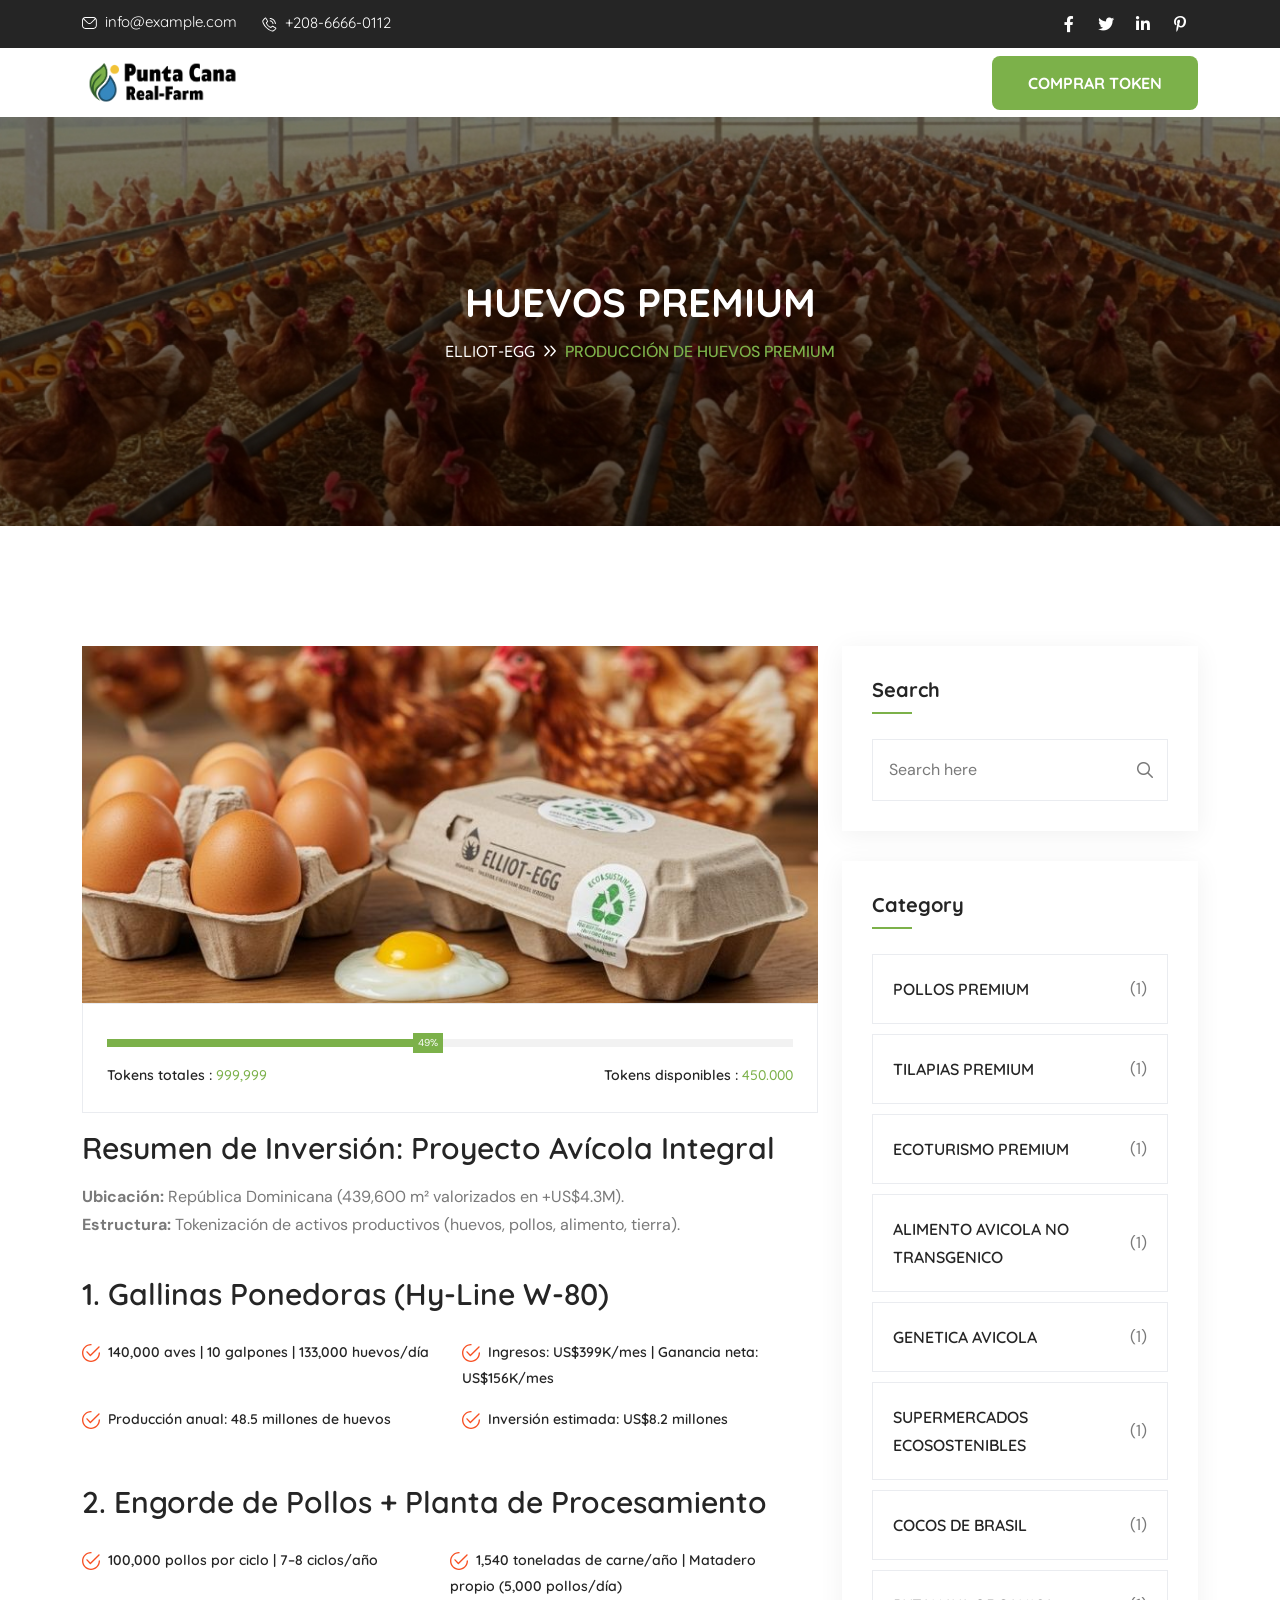
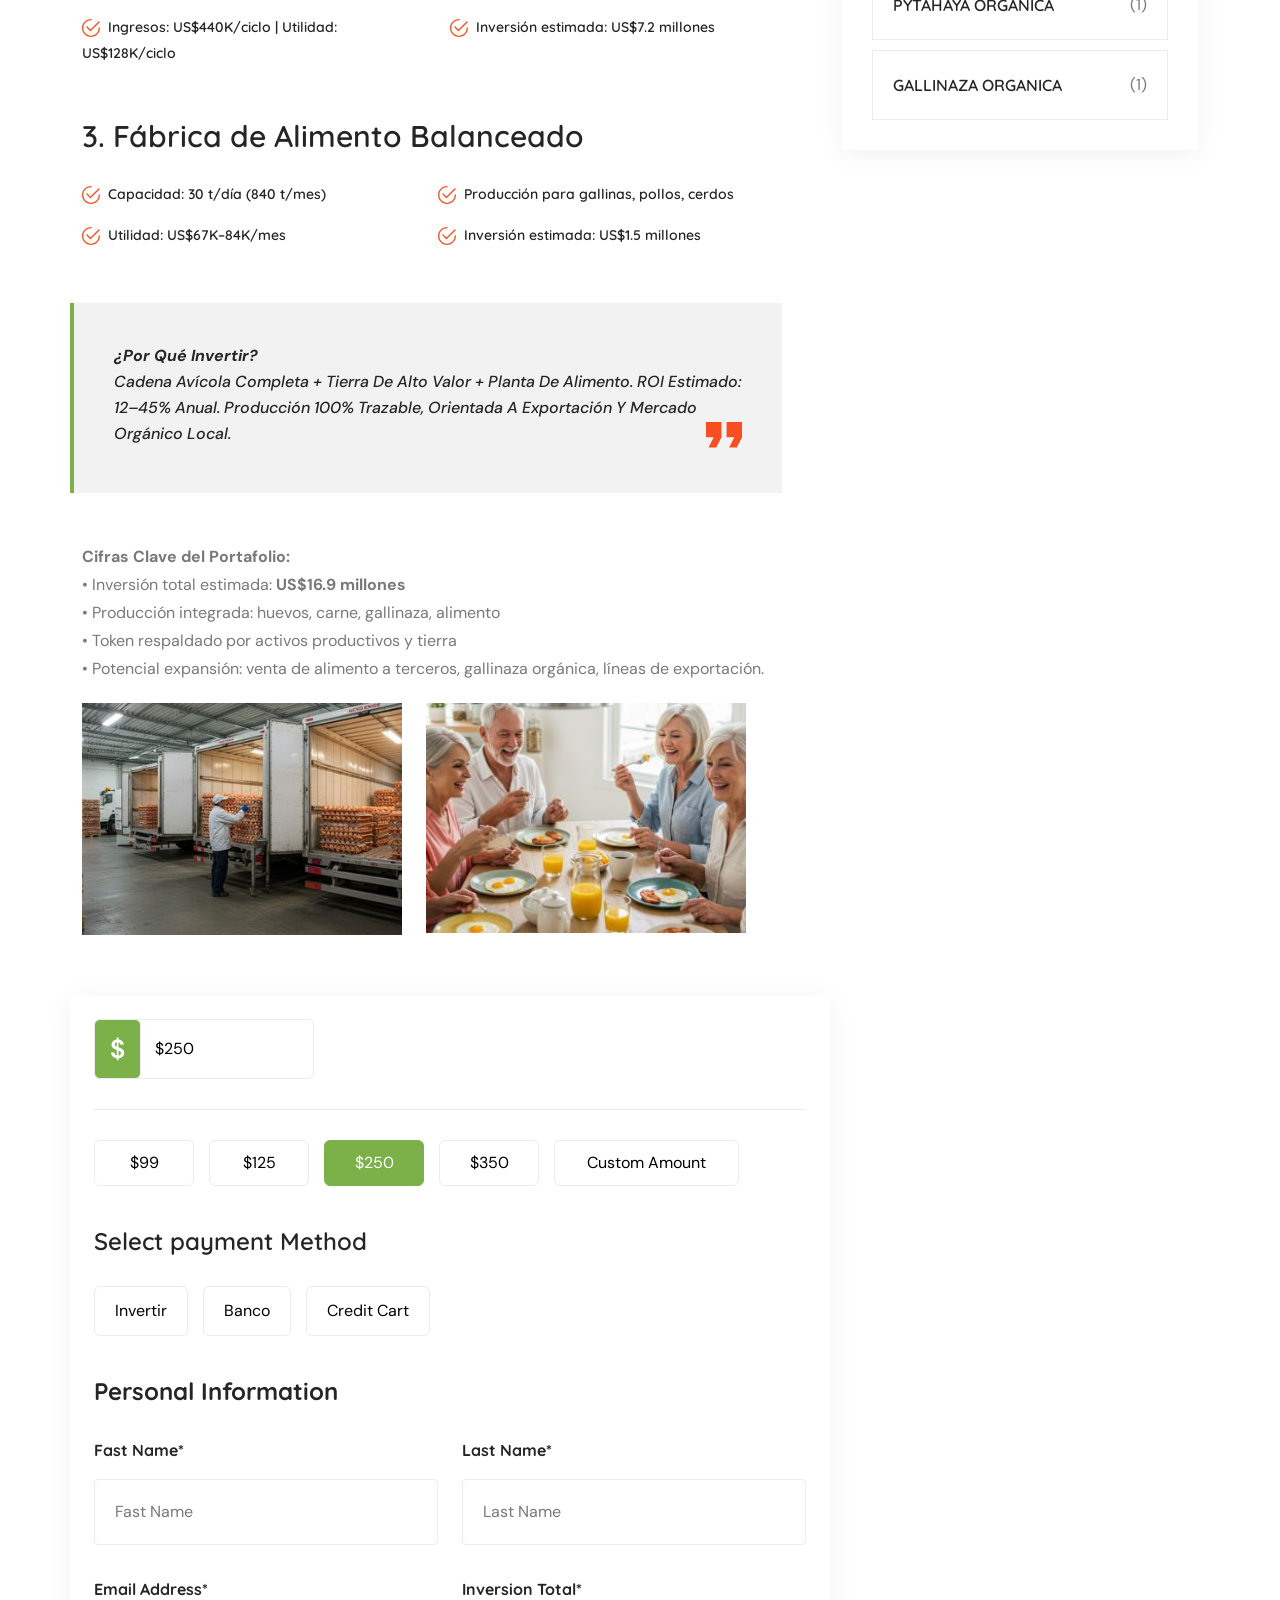
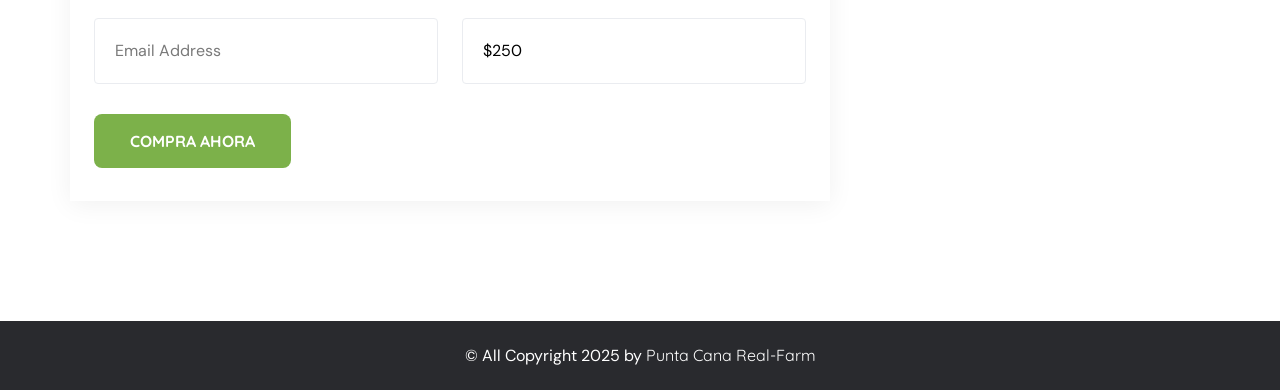
==== commit af4c0a58: "text" ====
--- a/project1.html
+++ b/project1.html
@@ -270,7 +270,7 @@
                                 </div>
                          
 
-                             <h4 class="fs-30 mt-40">2. Engorde de Pollos + Matadero</h4>
+                             <h4 class="fs-30 mt-40">2. Engorde de Pollos + Planta de Procesamiento</h4>
 
                                <div class="row mt-30">
                                 <div class="col-6 mb-15">
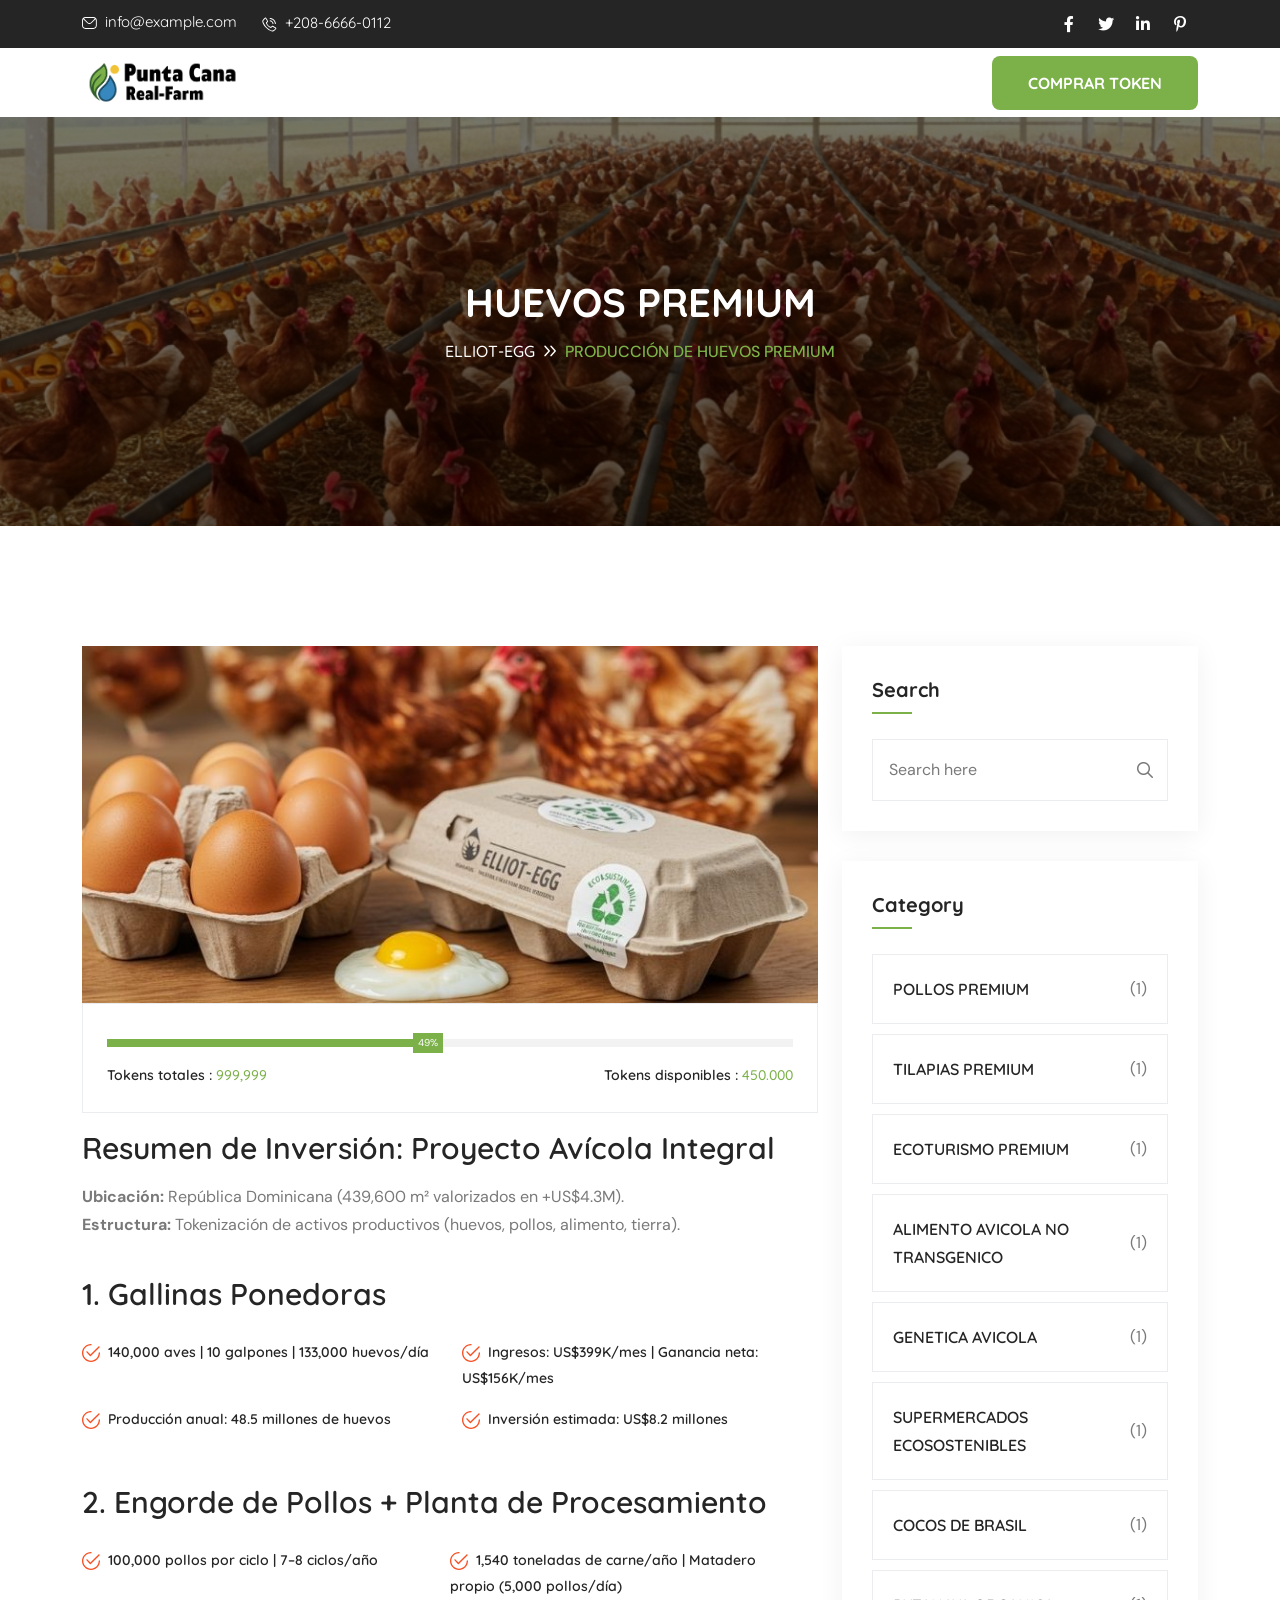
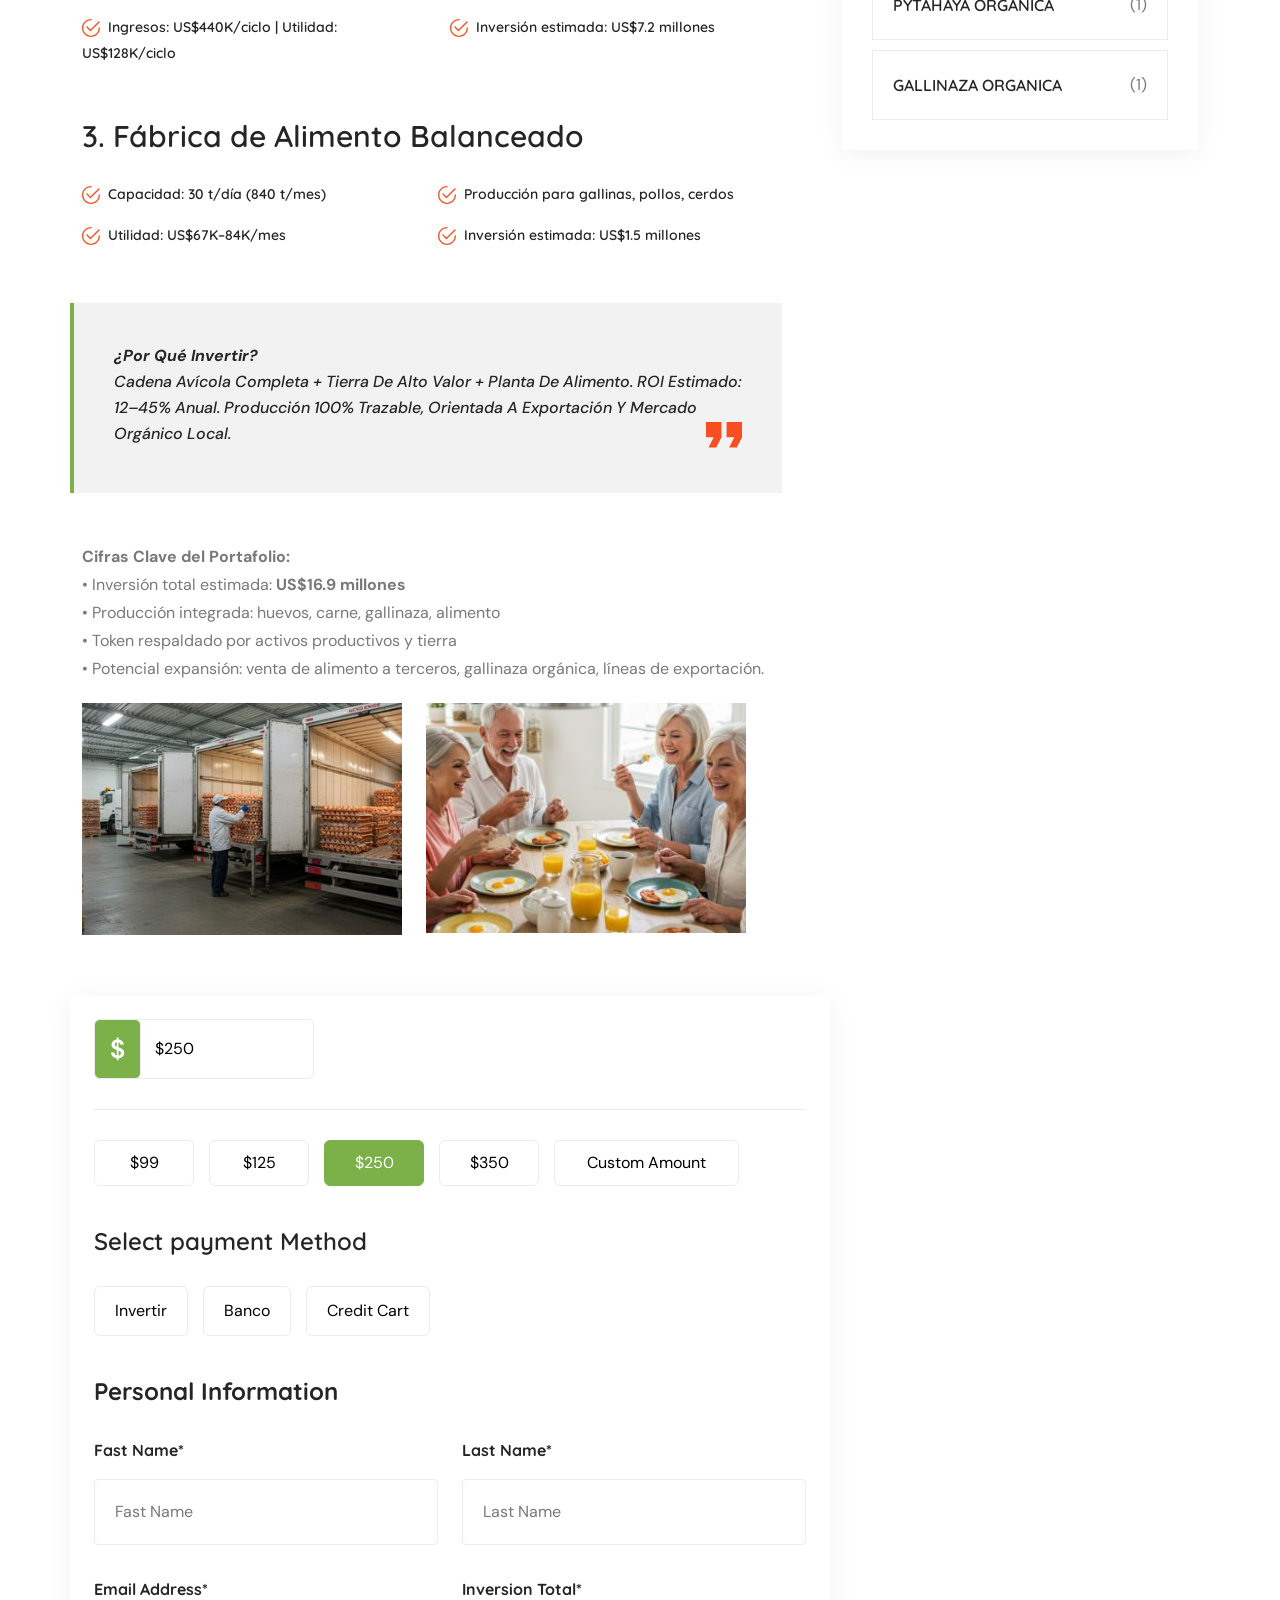
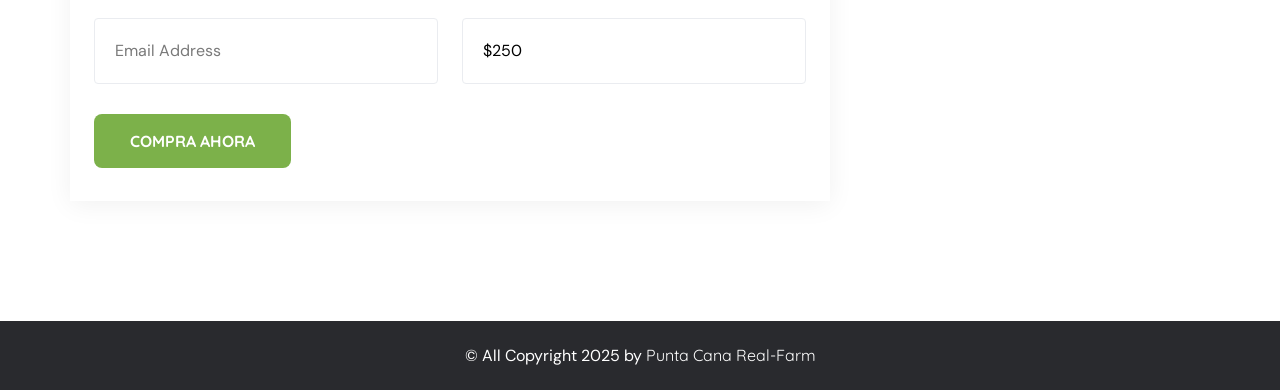
==== commit 0cc1bb58: "text" ====
--- a/project1.html
+++ b/project1.html
@@ -180,7 +180,7 @@
                                     </h4> 
                                     <p><strong>Ubicación:</strong> República Dominicana (439,600 m² valorizados en +US$4.3M).</p>
                                     <p><strong>Estructura:</strong> Tokenización de activos productivos (huevos, pollos, alimento, tierra).</p>
-                                    <h4 class="fs-30 mt-40">1. Gallinas Ponedoras (Hy-Line W-80)</h4>
+                                    <h4 class="fs-30 mt-40">1. Gallinas Ponedoras</h4>
                                   
                                 <div class="row mt-30">
                                 <div class="col-6 mb-15">
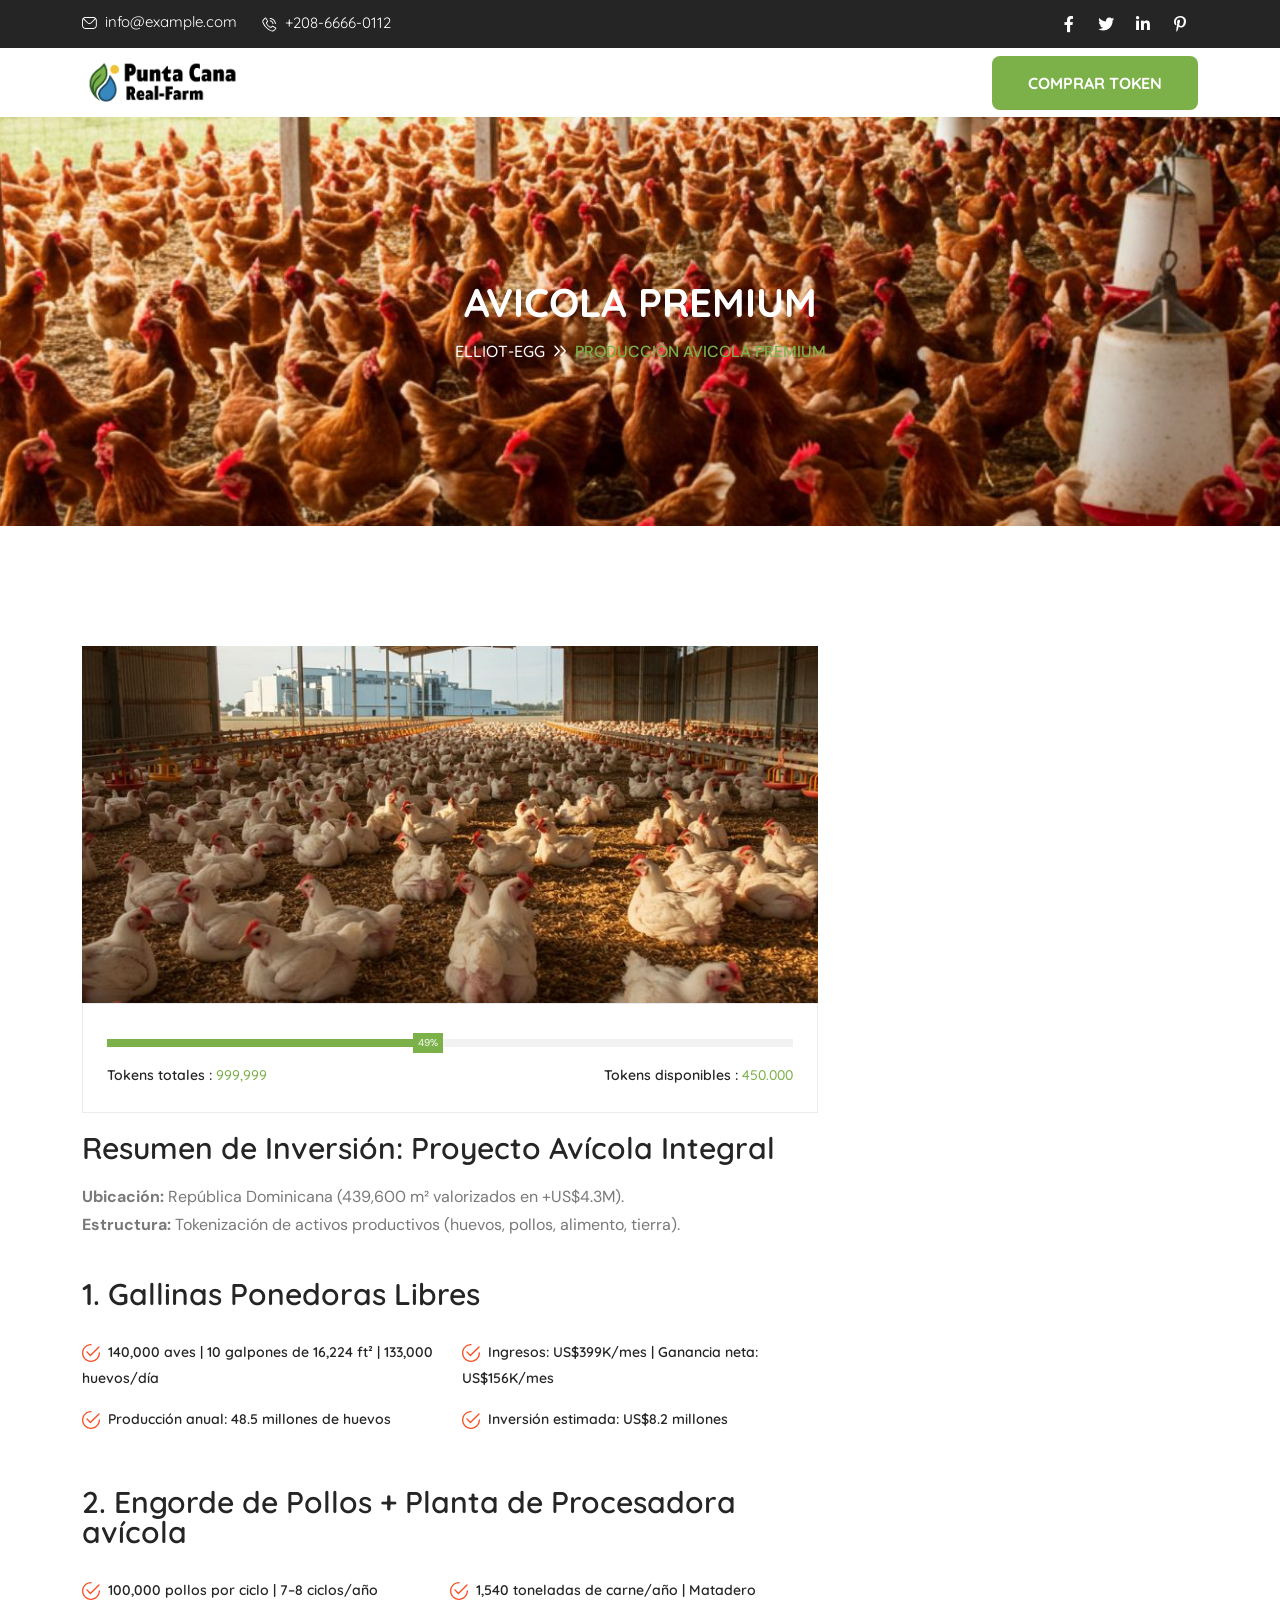
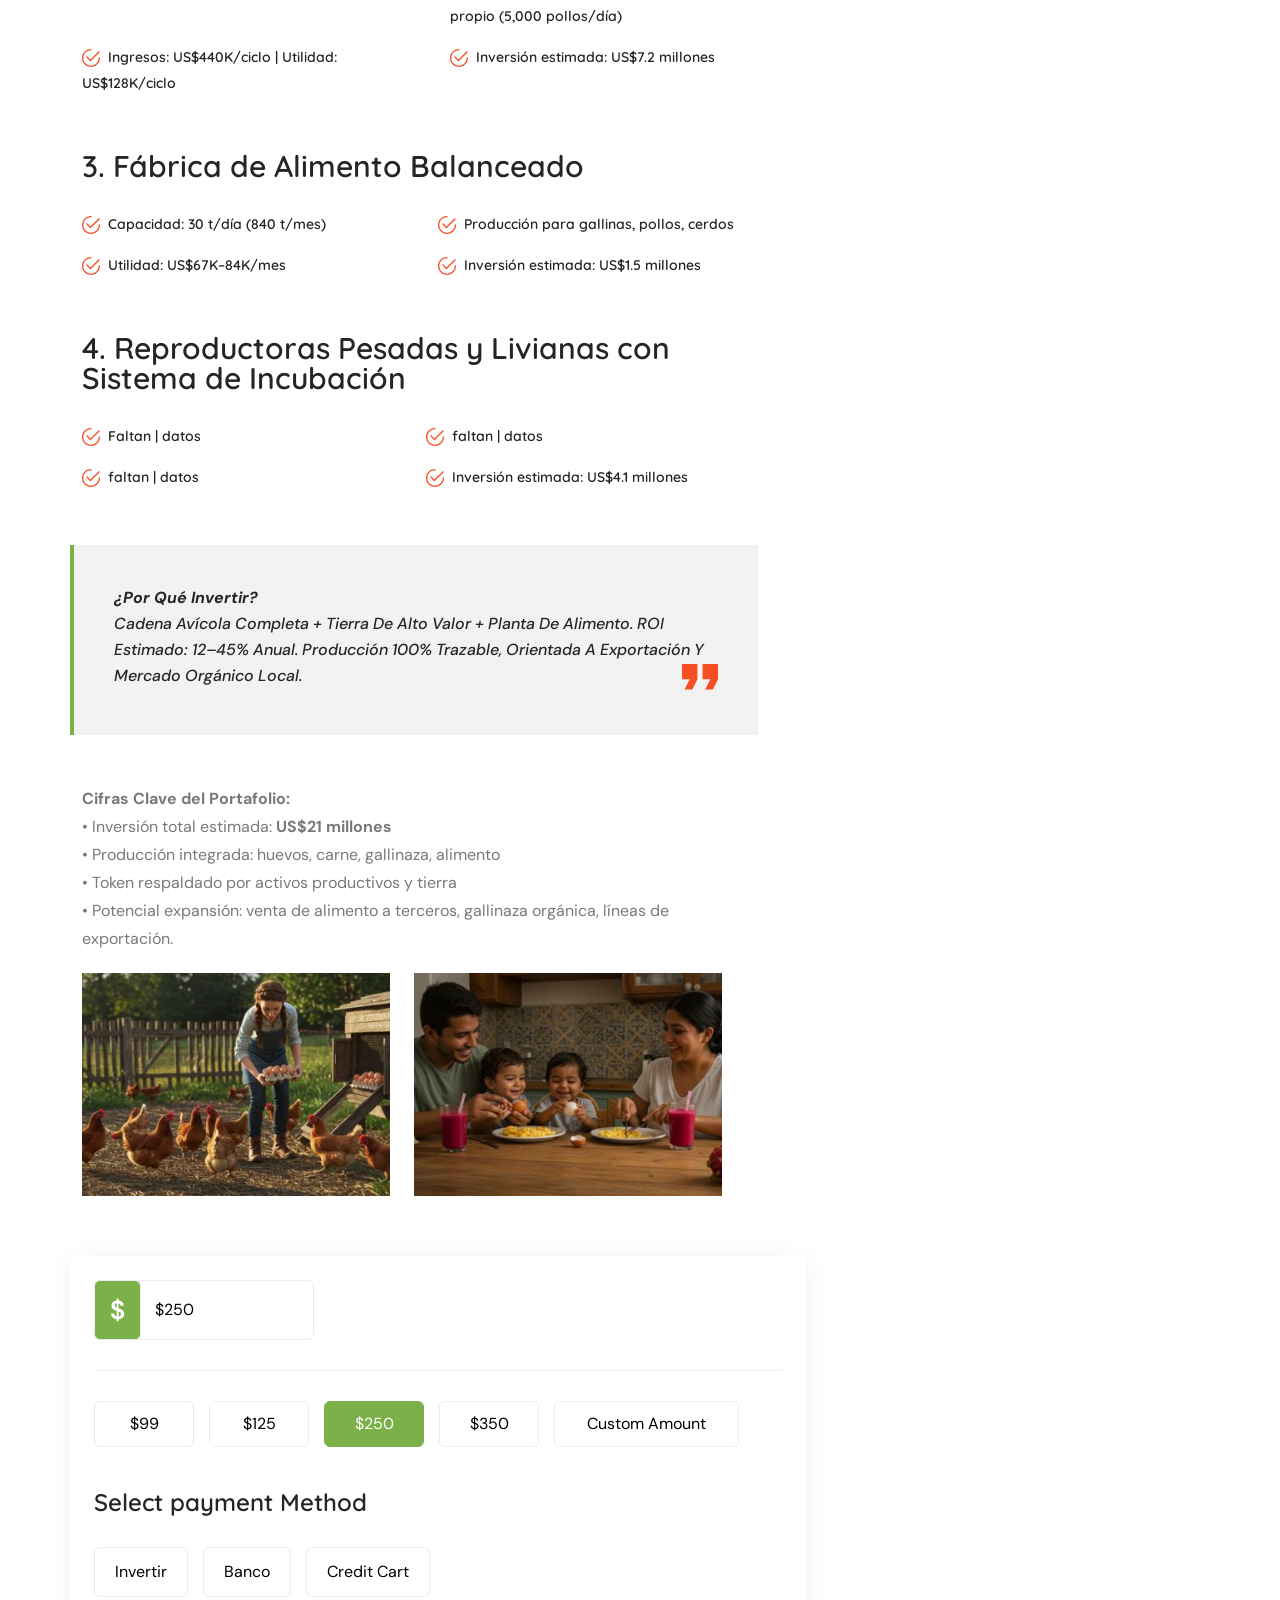
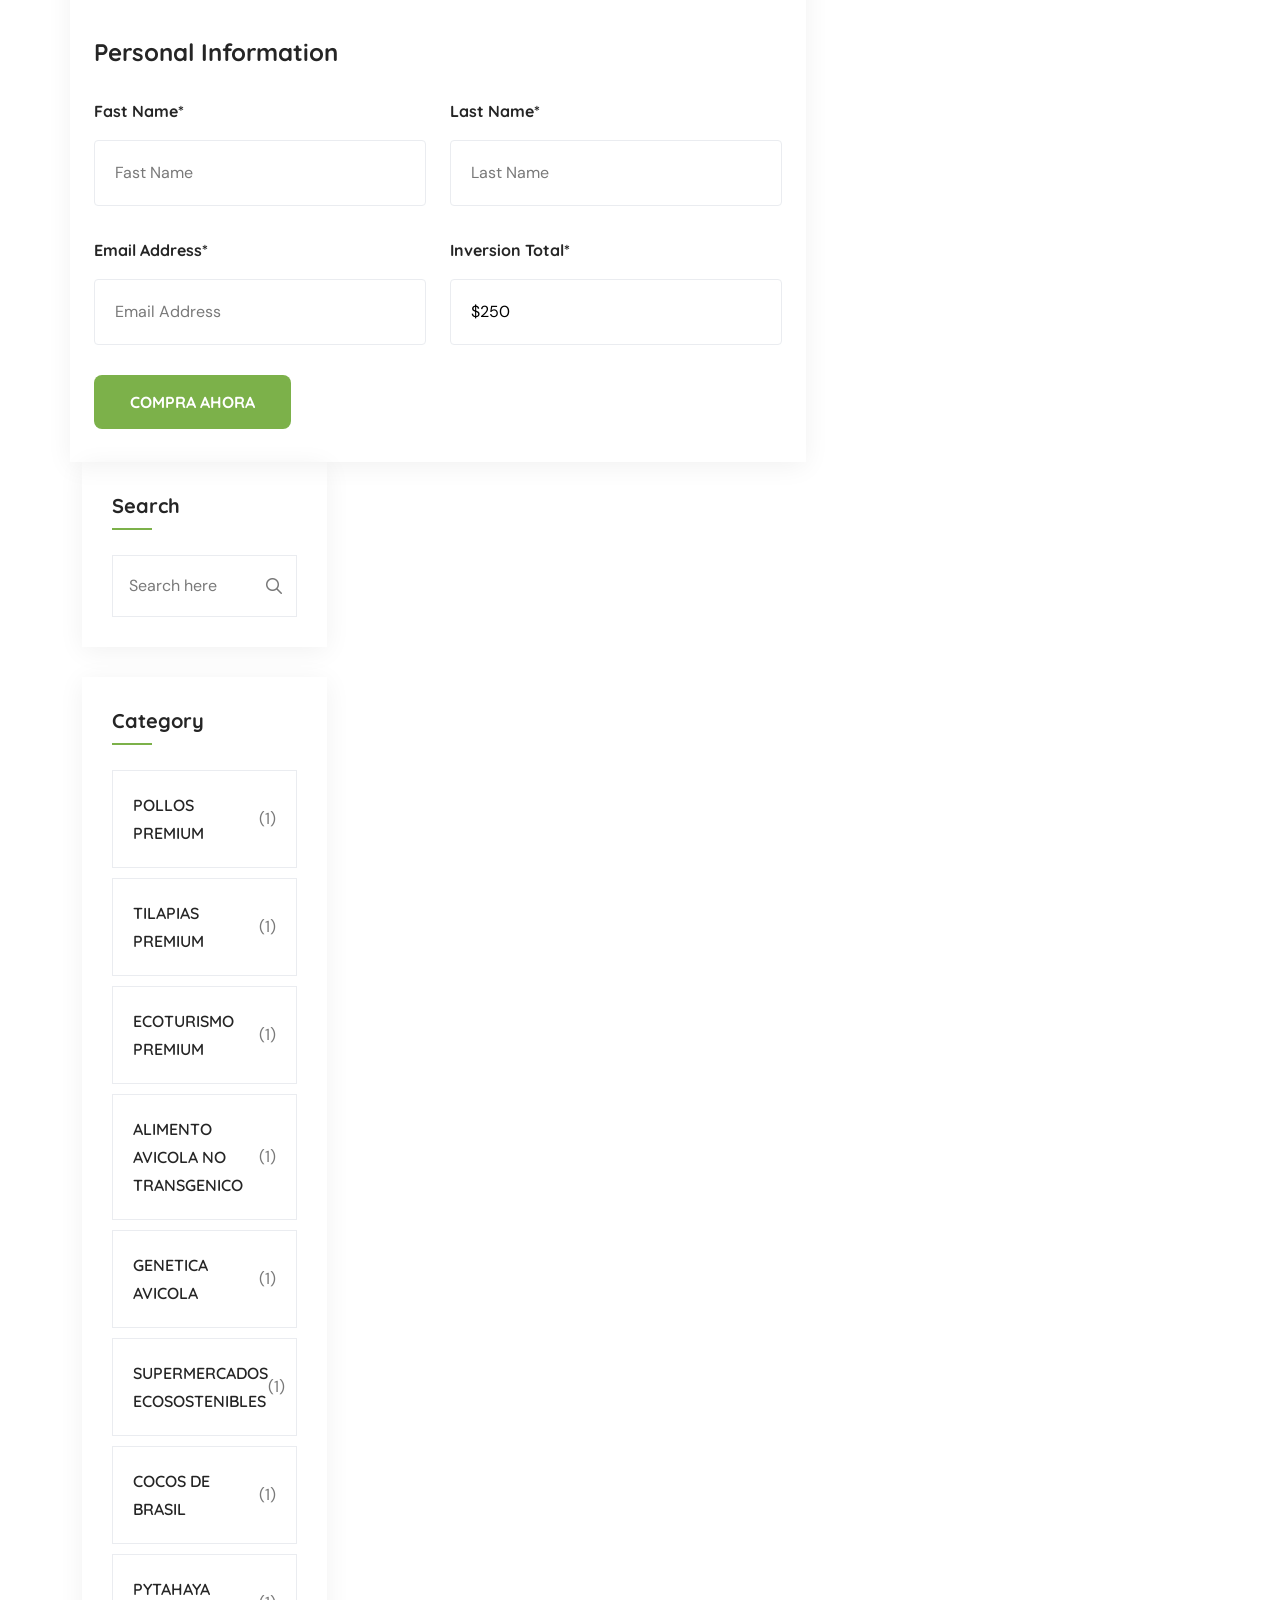
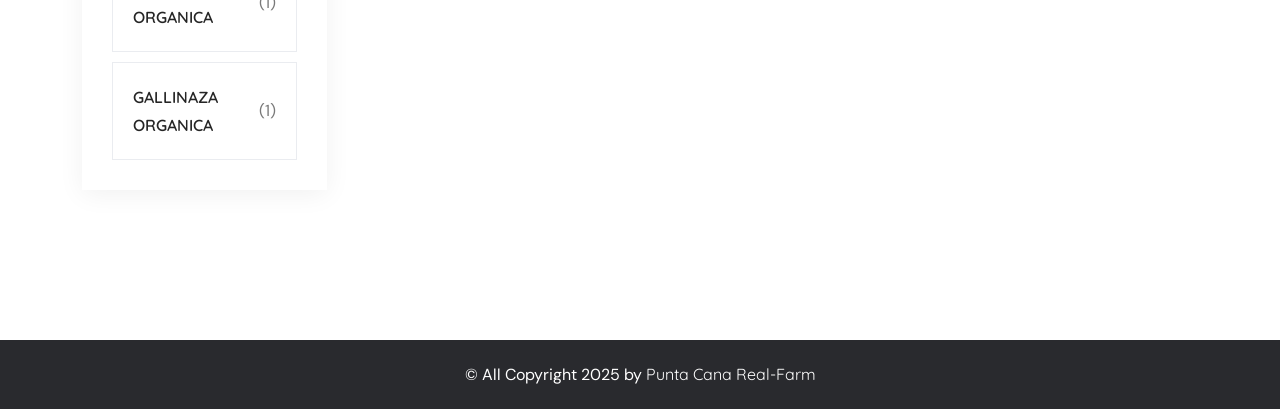
==== commit d9f2d76f: "cambio 1.11" ====
--- a/project1.html
+++ b/project1.html
@@ -147,9 +147,9 @@
         <section class="banner__inner-page bg-image pt-160 pb-160 bg-image"
             data-background="assets/images/banner/banner-inner-page.jpg">
             <div class="container">
-                <h2 class="wow fadeInUp" data-wow-delay="00ms" data-wow-duration="1500ms">HUEVOS PREMIUM</h2>
+                <h2 class="wow fadeInUp" data-wow-delay="00ms" data-wow-duration="1500ms">AVICOLA PREMIUM</h2>
                 <div class="breadcrumb-list wow fadeInUp" data-wow-delay="200ms" data-wow-duration="1500ms">
-                    <a href="index.html">ELLIOT-EGG</a><span><i class="fa-regular fa-angles-right mx-2"></i>PRODUCCIÓN DE HUEVOS PREMIUM
+                    <a href="index.html">ELLIOT-EGG</a><span><i class="fa-regular fa-angles-right mx-2"></i>PRODUCCIÓN AVICOLA PREMIUM
                 </span>
                 </div>
             </div>
@@ -180,7 +180,7 @@
                                     </h4> 
                                     <p><strong>Ubicación:</strong> República Dominicana (439,600 m² valorizados en +US$4.3M).</p>
                                     <p><strong>Estructura:</strong> Tokenización de activos productivos (huevos, pollos, alimento, tierra).</p>
-                                    <h4 class="fs-30 mt-40">1. Gallinas Ponedoras</h4>
+                                    <h4 class="fs-30 mt-40">1. Gallinas Ponedoras Libres</h4>
                                   
                                 <div class="row mt-30">
                                 <div class="col-6 mb-15">
@@ -201,7 +201,7 @@
                                                 </clipPath>
                                             </defs>
                                         </svg>
-                                       140,000 aves | 10 galpones | 133,000 huevos/día
+                                       140,000 aves | 10 galpones de 16,224 ft² | 133,000 huevos/día
                                     </h6>
                                 </div>
                                 <div class="col-6 mb-15">
@@ -270,7 +270,7 @@
                                 </div>
                          
 
-                             <h4 class="fs-30 mt-40">2. Engorde de Pollos + Planta de Procesamiento</h4>
+                             <h4 class="fs-30 mt-40">2. Engorde de Pollos + Planta de Procesadora avícola</h4>
 
                                <div class="row mt-30">
                                 <div class="col-6 mb-15">
@@ -362,7 +362,7 @@
                              
                               
 
-                            <h4 class="fs-30 mt-40">3. Fábrica de Alimento Balanceado</h4>
+                            <h4 class="fs-30 mt-40">3. Fábrica de Alimento Balanceado </h4>
 
                             <div class="row mt-30">
                                 <div class="col-6 mb-15">
@@ -450,6 +450,101 @@
                                        Inversión estimada: US$1.5 millones
                                     </h6>
                                 </div>
+
+
+
+                                <h4 class="fs-30 mt-40">4. Reproductoras  Pesadas y Livianas con Sistema de Incubación</h4>
+
+                               <div class="row mt-30">
+                                <div class="col-6 mb-15">
+                                    <h6 class="fs-14">
+                                        <svg class="me-1" width="18" height="18" viewBox="0 0 18 18" fill="none"
+                                            xmlns="http://www.w3.org/2000/svg">
+                                            <g clip-path="url(#clip0_20_5)">
+                                                <path
+                                                    d="M17.4853 2.46073C17.2205 2.19547 16.7909 2.19502 16.5261 2.4596L8.38765 10.5765L5.45133 7.38742C5.1976 7.112 4.76863 7.09415 4.49276 7.34783C4.2171 7.60156 4.19945 8.03074 4.45317 8.3064L7.86776 12.0147C7.92961 12.082 8.00443 12.136 8.08771 12.1736C8.17099 12.2111 8.26101 12.2315 8.35235 12.2334C8.35731 12.2336 8.36209 12.2336 8.36683 12.2336C8.54636 12.2335 8.71855 12.1624 8.84577 12.0357L17.484 3.42018C17.7494 3.15563 17.7499 2.72598 17.4853 2.46073Z"
+                                                    fill="#F74F22"></path>
+                                                <path
+                                                    d="M17.3216 8.32159C16.9469 8.32159 16.6432 8.62527 16.6432 9C16.6432 13.2146 13.2146 16.6432 9 16.6432C4.78561 16.6432 1.35679 13.2146 1.35679 9C1.35679 4.78561 4.78561 1.35679 9 1.35679C9.3747 1.35679 9.67841 1.05311 9.67841 0.67841C9.67841 0.30368 9.3747 0 9 0C4.03734 0 0 4.03734 0 9C0 13.9624 4.03734 18 9 18C13.9624 18 18 13.9624 18 9C18 8.6253 17.6963 8.32159 17.3216 8.32159Z"
+                                                    fill="#F74F22"></path>
+                                            </g>
+                                            <defs>
+                                                <clipPath>
+                                                    <rect width="18" height="18" fill="white"></rect>
+                                                </clipPath>
+                                            </defs>
+                                        </svg>
+                                     Faltan | datos
+                                    </h6>
+                                </div>
+                                <div class="col-6 mb-15">
+                                    <h6 class="fs-14">
+                                        <svg class="me-1" width="18" height="18" viewBox="0 0 18 18" fill="none"
+                                            xmlns="http://www.w3.org/2000/svg">
+                                            <g clip-path="url(#clip0_20_5)">
+                                                <path
+                                                    d="M17.4853 2.46073C17.2205 2.19547 16.7909 2.19502 16.5261 2.4596L8.38765 10.5765L5.45133 7.38742C5.1976 7.112 4.76863 7.09415 4.49276 7.34783C4.2171 7.60156 4.19945 8.03074 4.45317 8.3064L7.86776 12.0147C7.92961 12.082 8.00443 12.136 8.08771 12.1736C8.17099 12.2111 8.26101 12.2315 8.35235 12.2334C8.35731 12.2336 8.36209 12.2336 8.36683 12.2336C8.54636 12.2335 8.71855 12.1624 8.84577 12.0357L17.484 3.42018C17.7494 3.15563 17.7499 2.72598 17.4853 2.46073Z"
+                                                    fill="#F74F22"></path>
+                                                <path
+                                                    d="M17.3216 8.32159C16.9469 8.32159 16.6432 8.62527 16.6432 9C16.6432 13.2146 13.2146 16.6432 9 16.6432C4.78561 16.6432 1.35679 13.2146 1.35679 9C1.35679 4.78561 4.78561 1.35679 9 1.35679C9.3747 1.35679 9.67841 1.05311 9.67841 0.67841C9.67841 0.30368 9.3747 0 9 0C4.03734 0 0 4.03734 0 9C0 13.9624 4.03734 18 9 18C13.9624 18 18 13.9624 18 9C18 8.6253 17.6963 8.32159 17.3216 8.32159Z"
+                                                    fill="#F74F22"></path>
+                                            </g>
+                                            <defs>
+                                                <clipPath>
+                                                    <rect width="18" height="18" fill="white"></rect>
+                                                </clipPath>
+                                            </defs>
+                                        </svg>
+                                        faltan | datos
+                                    </h6>
+                                </div>
+
+                                 <div class="col-6 mb-15">
+                                    <h6 class="fs-14">
+                                        <svg class="me-1" width="18" height="18" viewBox="0 0 18 18" fill="none"
+                                            xmlns="http://www.w3.org/2000/svg">
+                                            <g clip-path="url(#clip0_20_5)">
+                                                <path
+                                                    d="M17.4853 2.46073C17.2205 2.19547 16.7909 2.19502 16.5261 2.4596L8.38765 10.5765L5.45133 7.38742C5.1976 7.112 4.76863 7.09415 4.49276 7.34783C4.2171 7.60156 4.19945 8.03074 4.45317 8.3064L7.86776 12.0147C7.92961 12.082 8.00443 12.136 8.08771 12.1736C8.17099 12.2111 8.26101 12.2315 8.35235 12.2334C8.35731 12.2336 8.36209 12.2336 8.36683 12.2336C8.54636 12.2335 8.71855 12.1624 8.84577 12.0357L17.484 3.42018C17.7494 3.15563 17.7499 2.72598 17.4853 2.46073Z"
+                                                    fill="#F74F22"></path>
+                                                <path
+                                                    d="M17.3216 8.32159C16.9469 8.32159 16.6432 8.62527 16.6432 9C16.6432 13.2146 13.2146 16.6432 9 16.6432C4.78561 16.6432 1.35679 13.2146 1.35679 9C1.35679 4.78561 4.78561 1.35679 9 1.35679C9.3747 1.35679 9.67841 1.05311 9.67841 0.67841C9.67841 0.30368 9.3747 0 9 0C4.03734 0 0 4.03734 0 9C0 13.9624 4.03734 18 9 18C13.9624 18 18 13.9624 18 9C18 8.6253 17.6963 8.32159 17.3216 8.32159Z"
+                                                    fill="#F74F22"></path>
+                                            </g>
+                                            <defs>
+                                                <clipPath>
+                                                    <rect width="18" height="18" fill="white"></rect>
+                                                </clipPath>
+                                            </defs>
+                                        </svg>
+                                       faltan | datos
+                                    </h6>
+                                </div>
+                                <div class="col-6 mb-15">
+                                    <h6 class="fs-14">
+                                        <svg class="me-1" width="18" height="18" viewBox="0 0 18 18" fill="none"
+                                            xmlns="http://www.w3.org/2000/svg">
+                                            <g clip-path="url(#clip0_20_5)">
+                                                <path
+                                                    d="M17.4853 2.46073C17.2205 2.19547 16.7909 2.19502 16.5261 2.4596L8.38765 10.5765L5.45133 7.38742C5.1976 7.112 4.76863 7.09415 4.49276 7.34783C4.2171 7.60156 4.19945 8.03074 4.45317 8.3064L7.86776 12.0147C7.92961 12.082 8.00443 12.136 8.08771 12.1736C8.17099 12.2111 8.26101 12.2315 8.35235 12.2334C8.35731 12.2336 8.36209 12.2336 8.36683 12.2336C8.54636 12.2335 8.71855 12.1624 8.84577 12.0357L17.484 3.42018C17.7494 3.15563 17.7499 2.72598 17.4853 2.46073Z"
+                                                    fill="#F74F22"></path>
+                                                <path
+                                                    d="M17.3216 8.32159C16.9469 8.32159 16.6432 8.62527 16.6432 9C16.6432 13.2146 13.2146 16.6432 9 16.6432C4.78561 16.6432 1.35679 13.2146 1.35679 9C1.35679 4.78561 4.78561 1.35679 9 1.35679C9.3747 1.35679 9.67841 1.05311 9.67841 0.67841C9.67841 0.30368 9.3747 0 9 0C4.03734 0 0 4.03734 0 9C0 13.9624 4.03734 18 9 18C13.9624 18 18 13.9624 18 9C18 8.6253 17.6963 8.32159 17.3216 8.32159Z"
+                                                    fill="#F74F22"></path>
+                                            </g>
+                                            <defs>
+                                                <clipPath>
+                                                    <rect width="18" height="18" fill="white"></rect>
+                                                </clipPath>
+                                            </defs>
+                                        </svg>
+                                       Inversión estimada: US$4.1 millones
+                                    </h6>
+                                </div>
+                         
+                             
+                              
+
                            
 
                             <div class="hilight-text mt-40 mb-30 sub-bg">
@@ -470,7 +565,7 @@
 
                                 <p class="mb-20 mt-20"><strong>Cifras Clave del Portafolio:</strong><br>
 
-• Inversión total estimada: <strong>US$16.9 millones</strong><br>
+• Inversión total estimada: <strong>US$21 millones</strong><br>
                                 • Producción integrada: huevos, carne, gallinaza, alimento<br>
                                 • Token respaldado por activos productivos y tierra<br>
                                 • Potencial expansión: venta de alimento a terceros, gallinaza orgánica, líneas de exportación.</p>
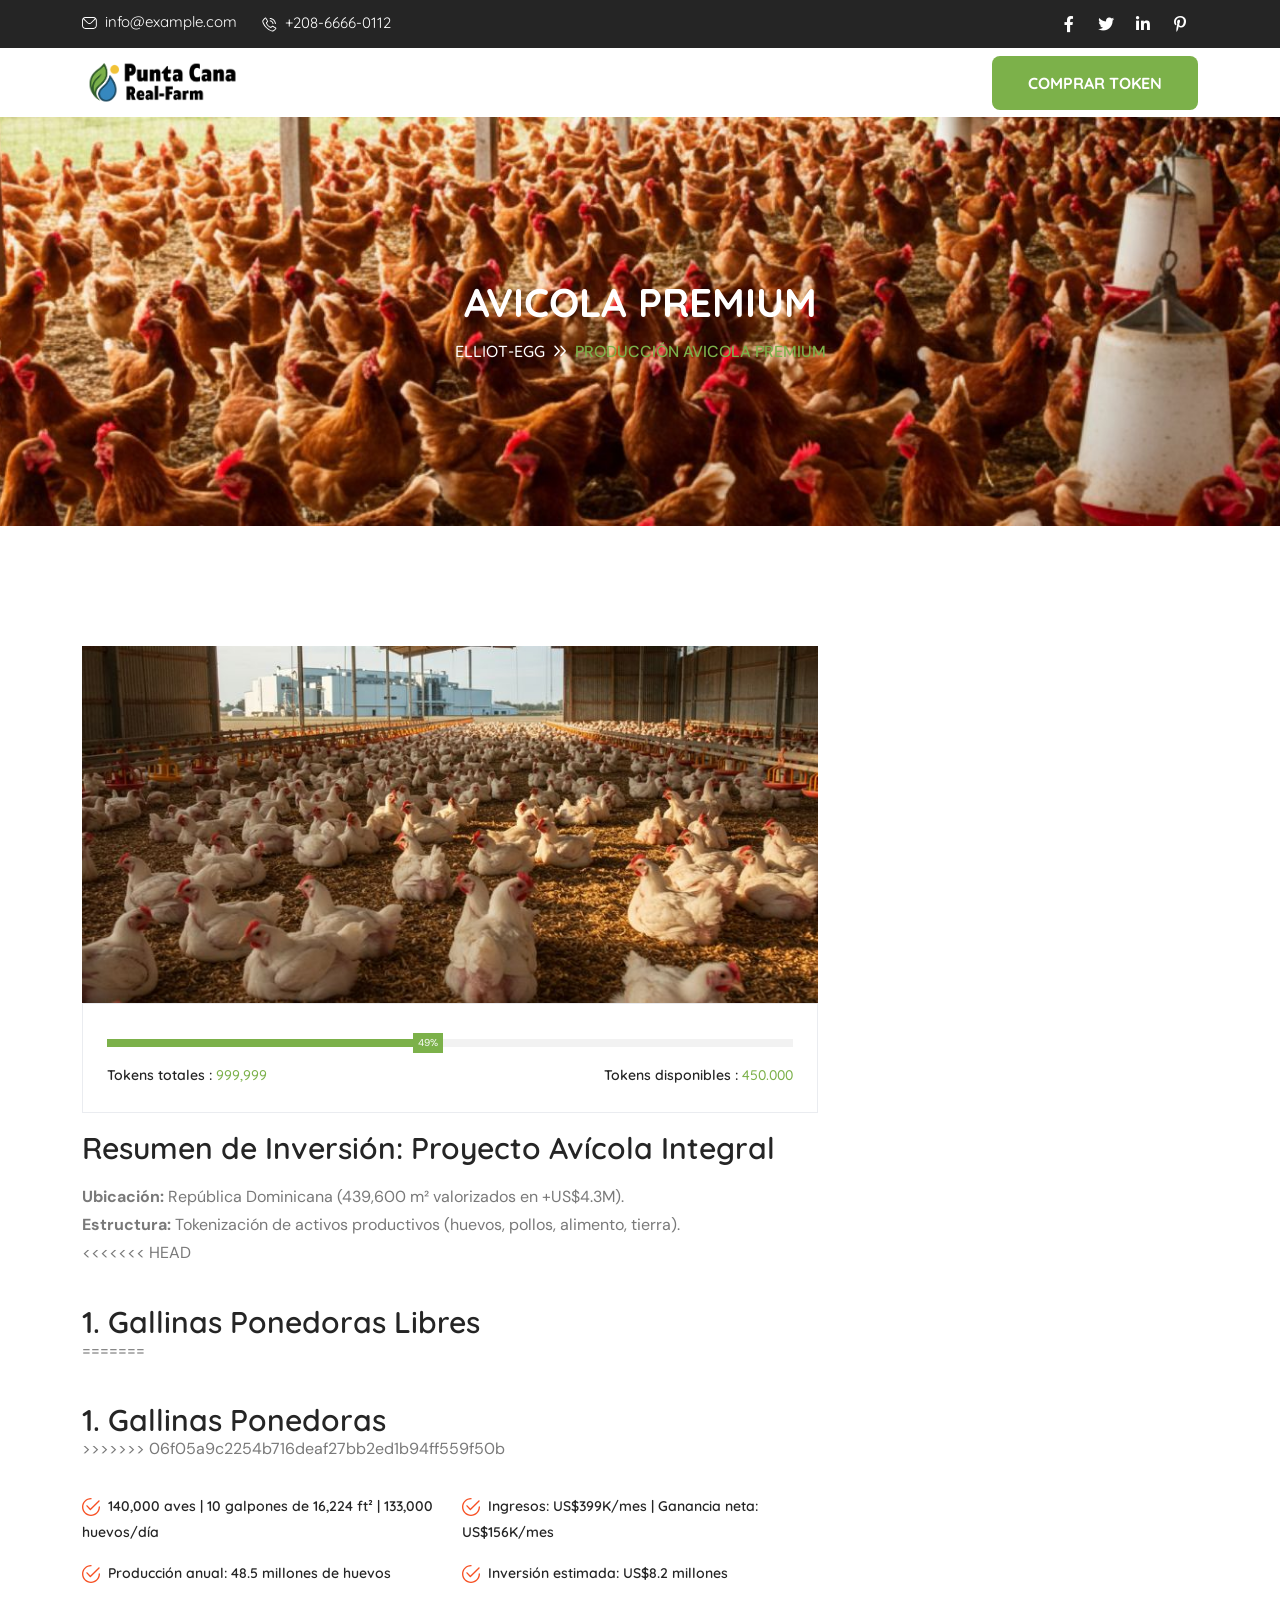
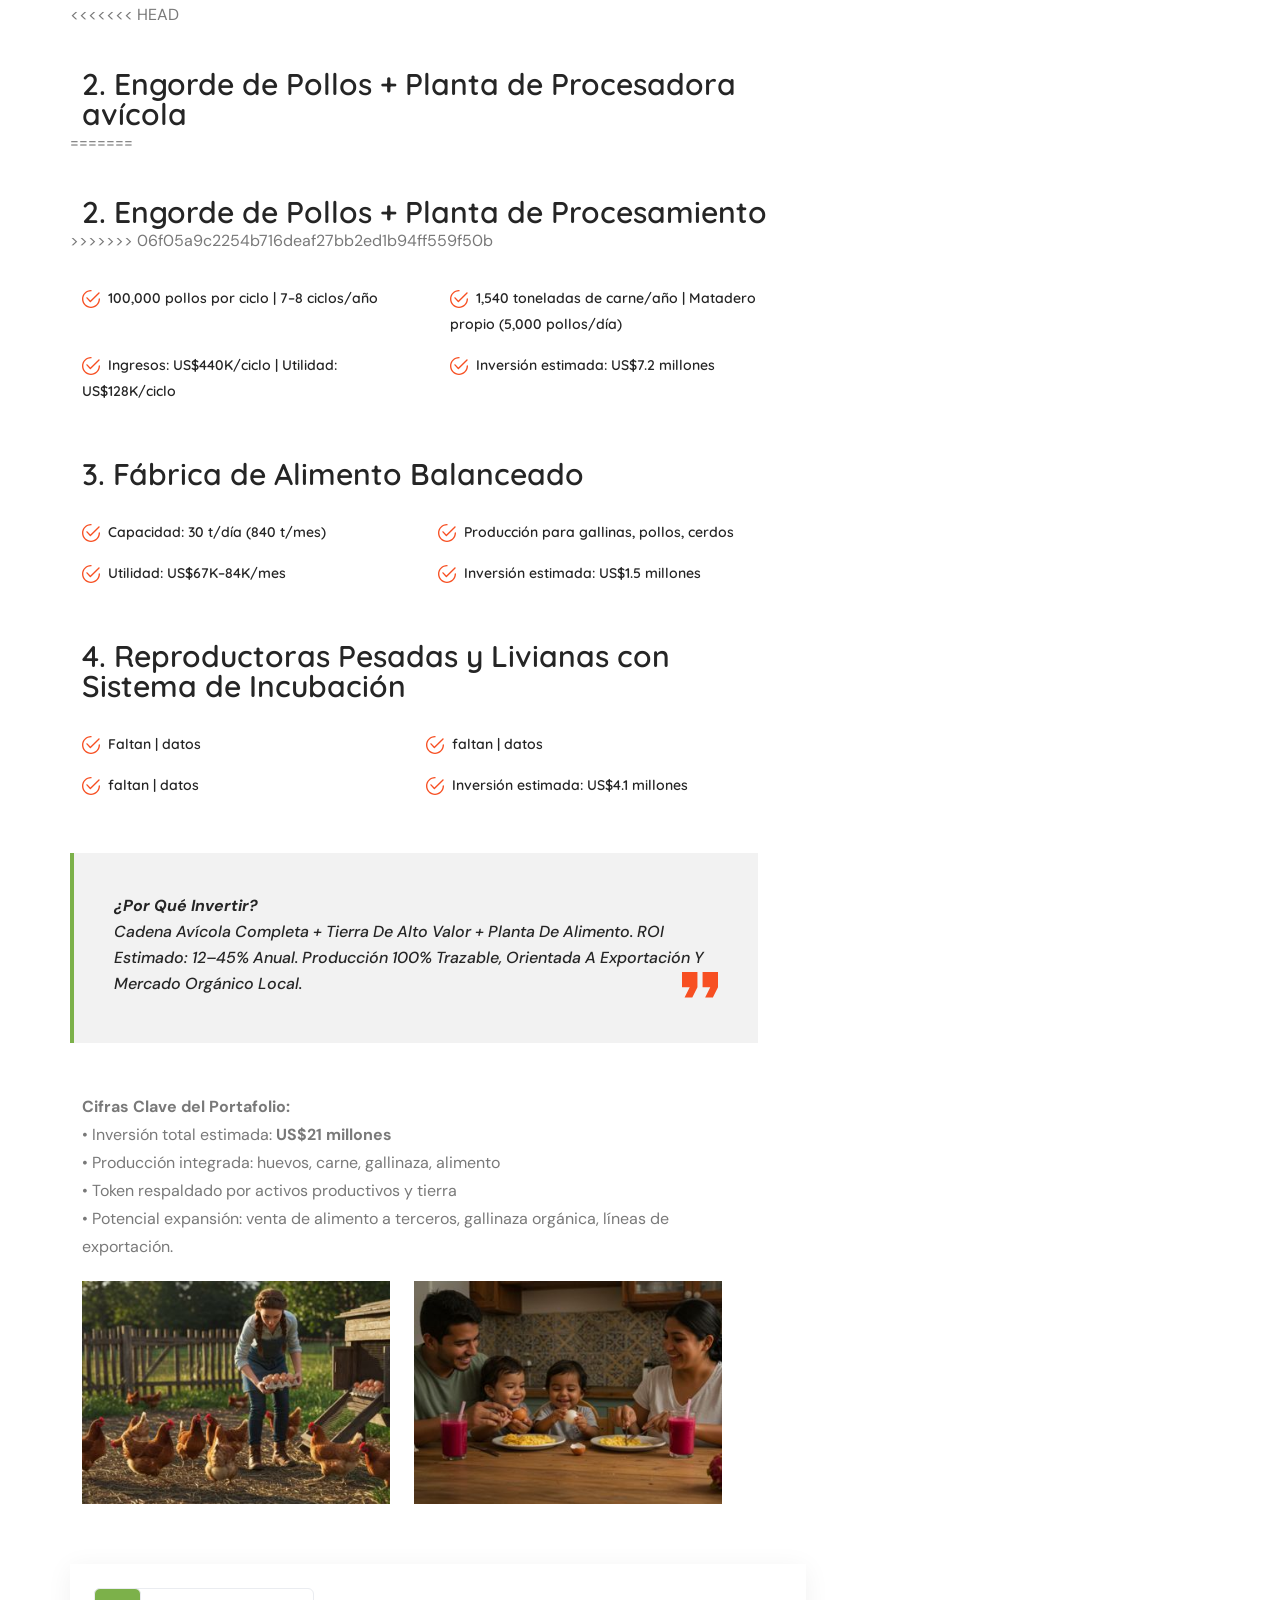
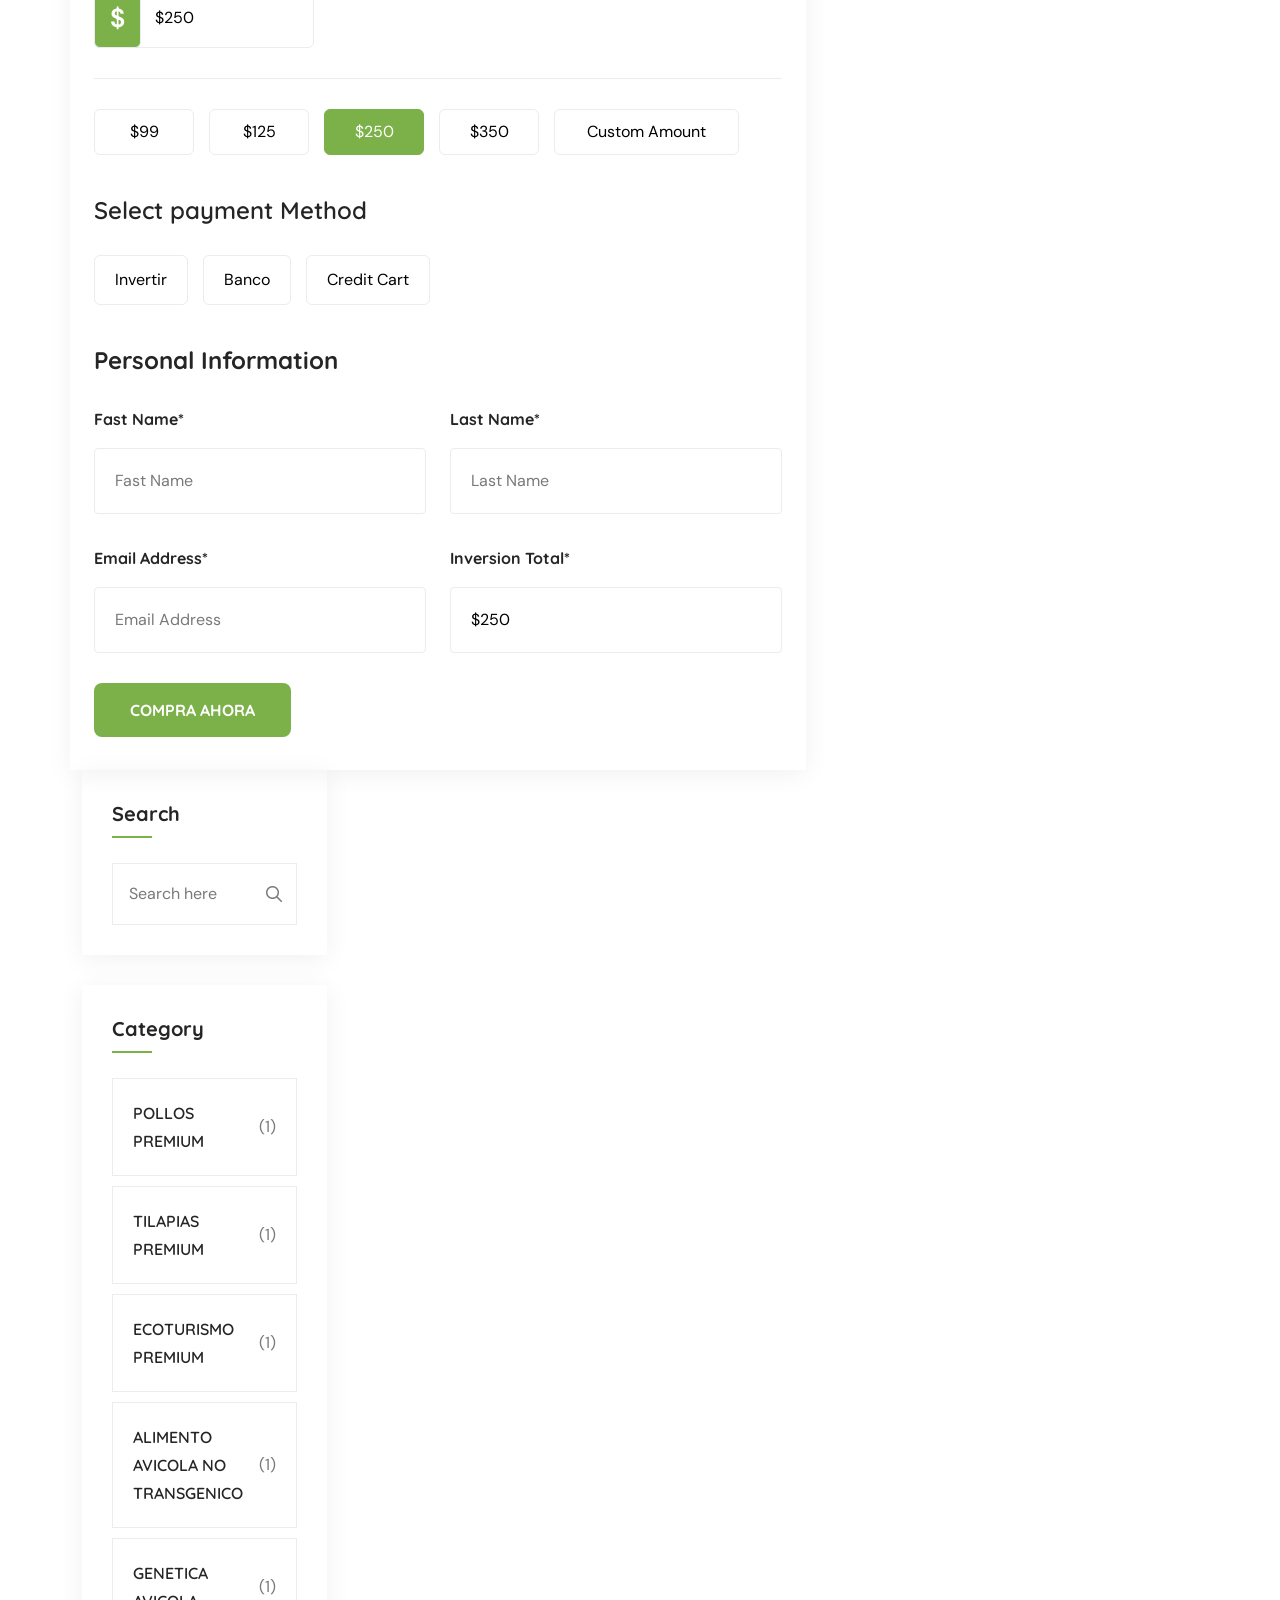
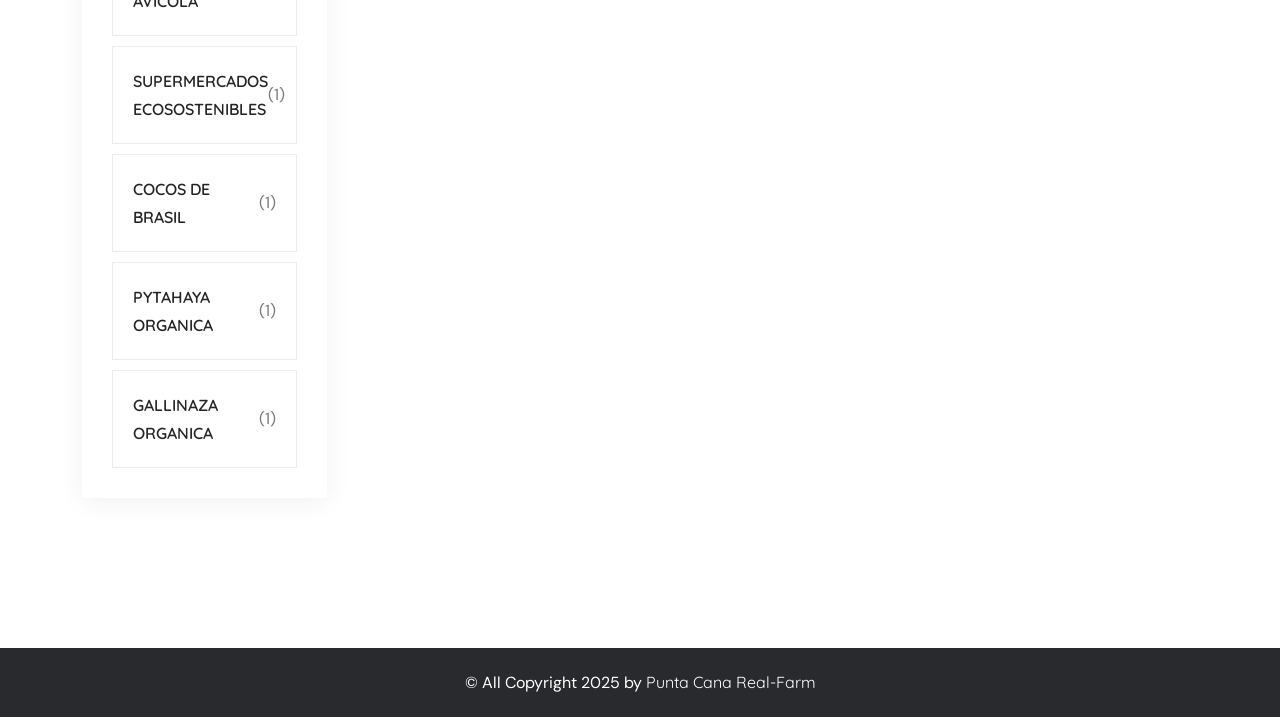
==== commit 47b5fd32: "lunes" ====
--- a/project1.html
+++ b/project1.html
@@ -180,7 +180,11 @@
                                     </h4> 
                                     <p><strong>Ubicación:</strong> República Dominicana (439,600 m² valorizados en +US$4.3M).</p>
                                     <p><strong>Estructura:</strong> Tokenización de activos productivos (huevos, pollos, alimento, tierra).</p>
+<<<<<<< HEAD
                                     <h4 class="fs-30 mt-40">1. Gallinas Ponedoras Libres</h4>
+=======
+                                    <h4 class="fs-30 mt-40">1. Gallinas Ponedoras</h4>
+>>>>>>> 06f05a9c2254b716deaf27bb2ed1b94ff559f50b
                                   
                                 <div class="row mt-30">
                                 <div class="col-6 mb-15">
@@ -270,7 +274,11 @@
                                 </div>
                          
 
+<<<<<<< HEAD
                              <h4 class="fs-30 mt-40">2. Engorde de Pollos + Planta de Procesadora avícola</h4>
+=======
+                             <h4 class="fs-30 mt-40">2. Engorde de Pollos + Planta de Procesamiento</h4>
+>>>>>>> 06f05a9c2254b716deaf27bb2ed1b94ff559f50b
 
                                <div class="row mt-30">
                                 <div class="col-6 mb-15">
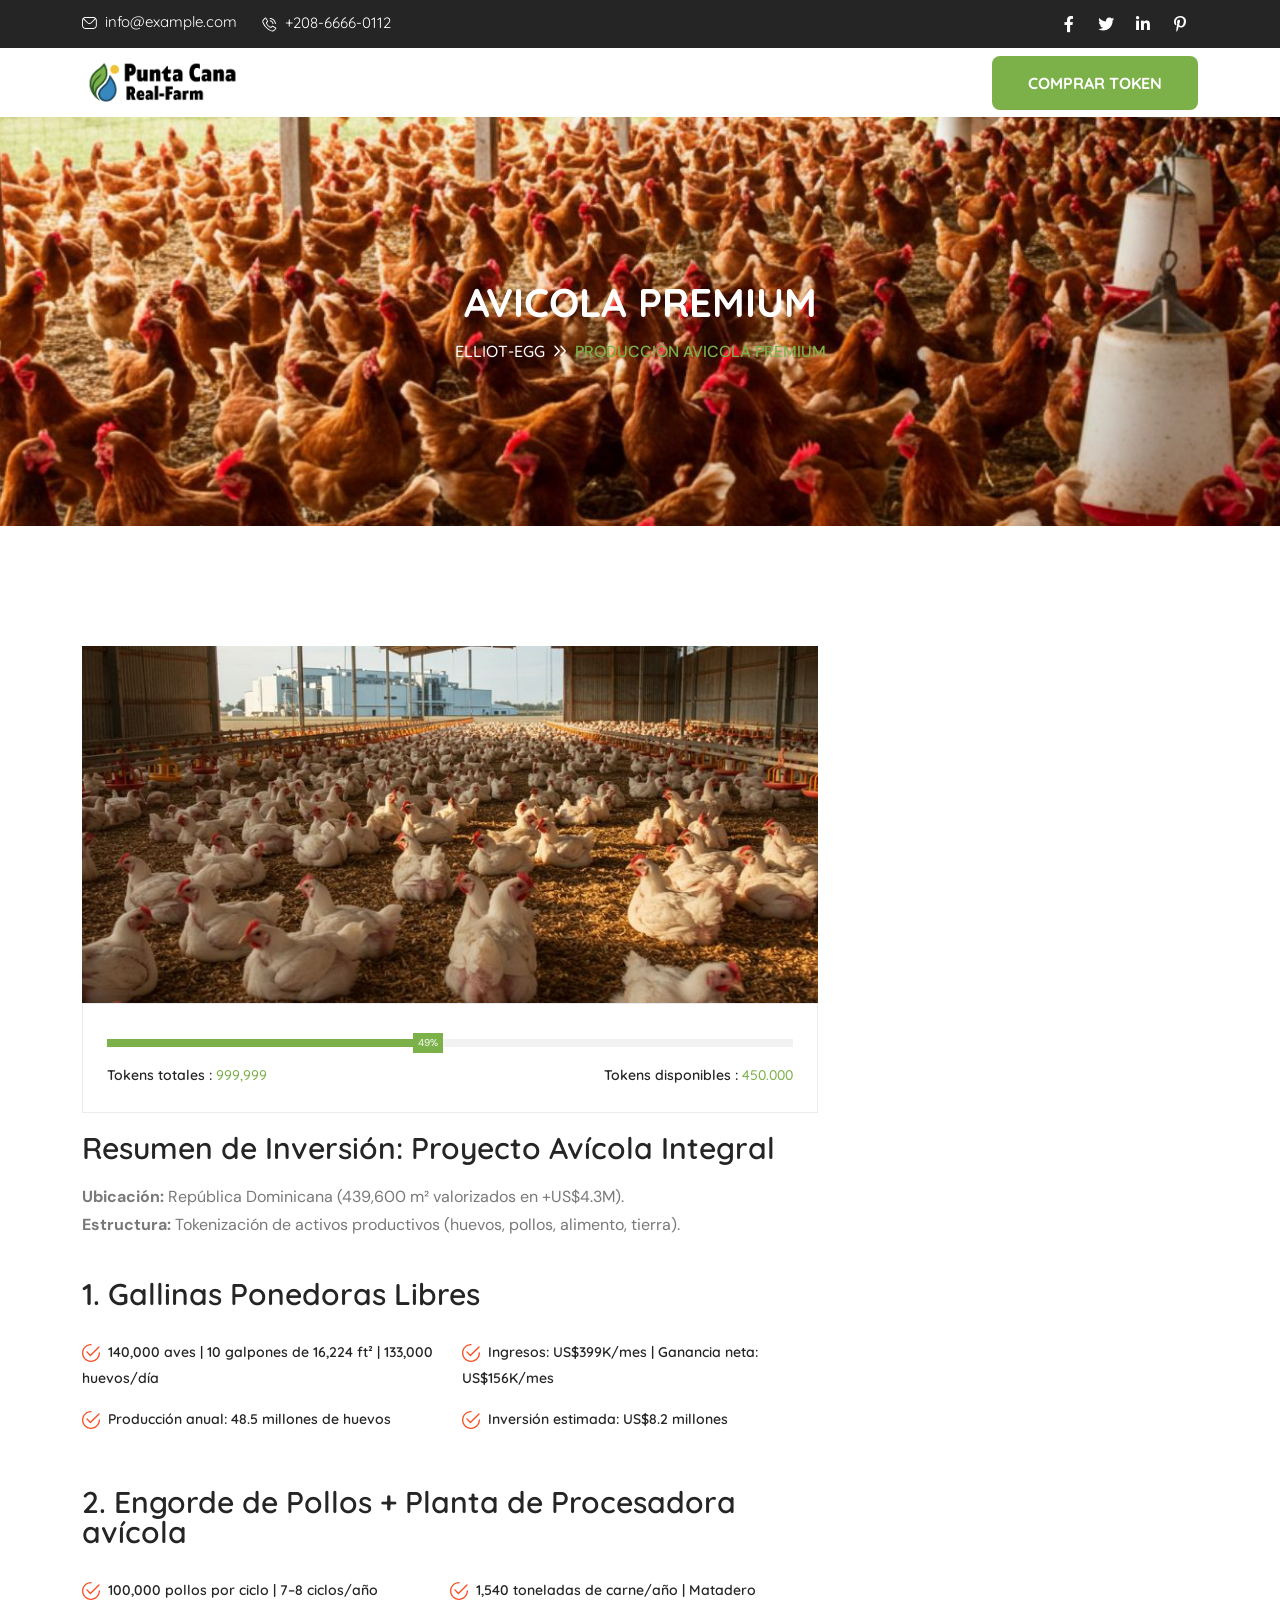
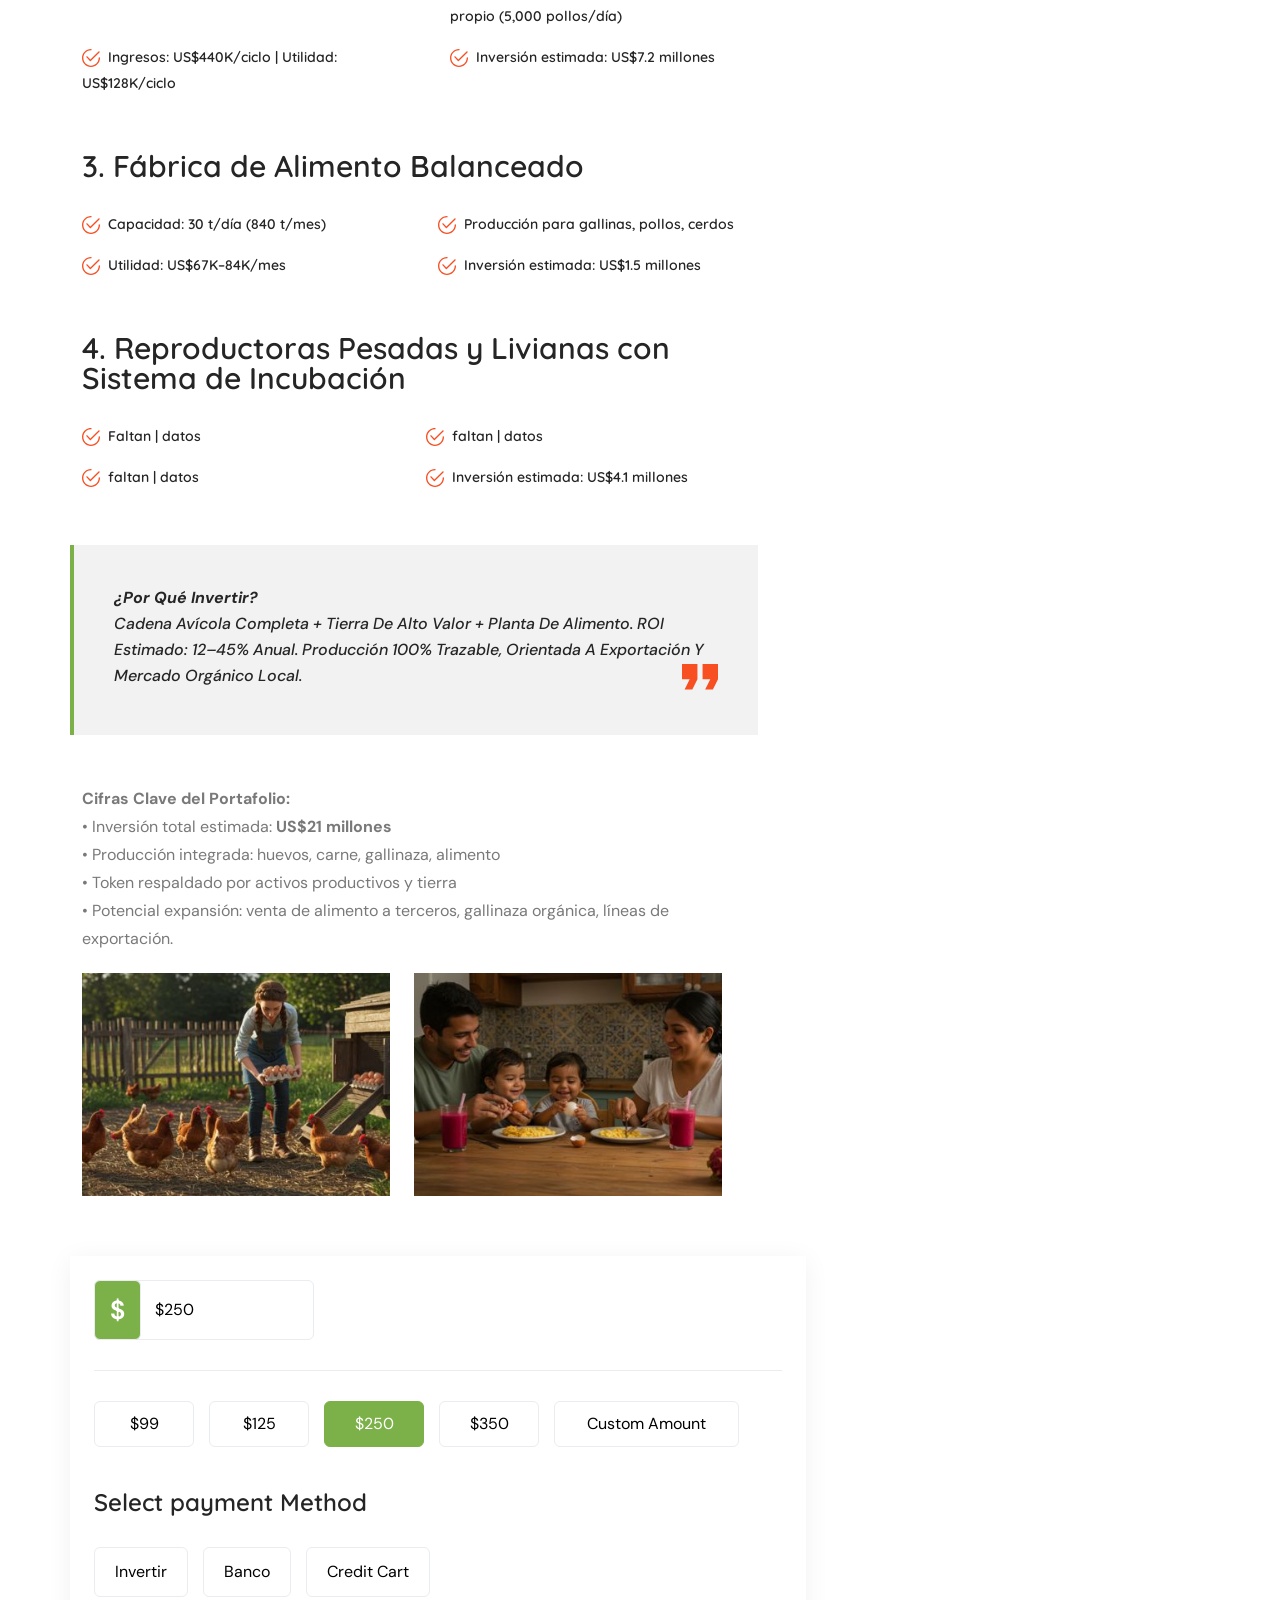
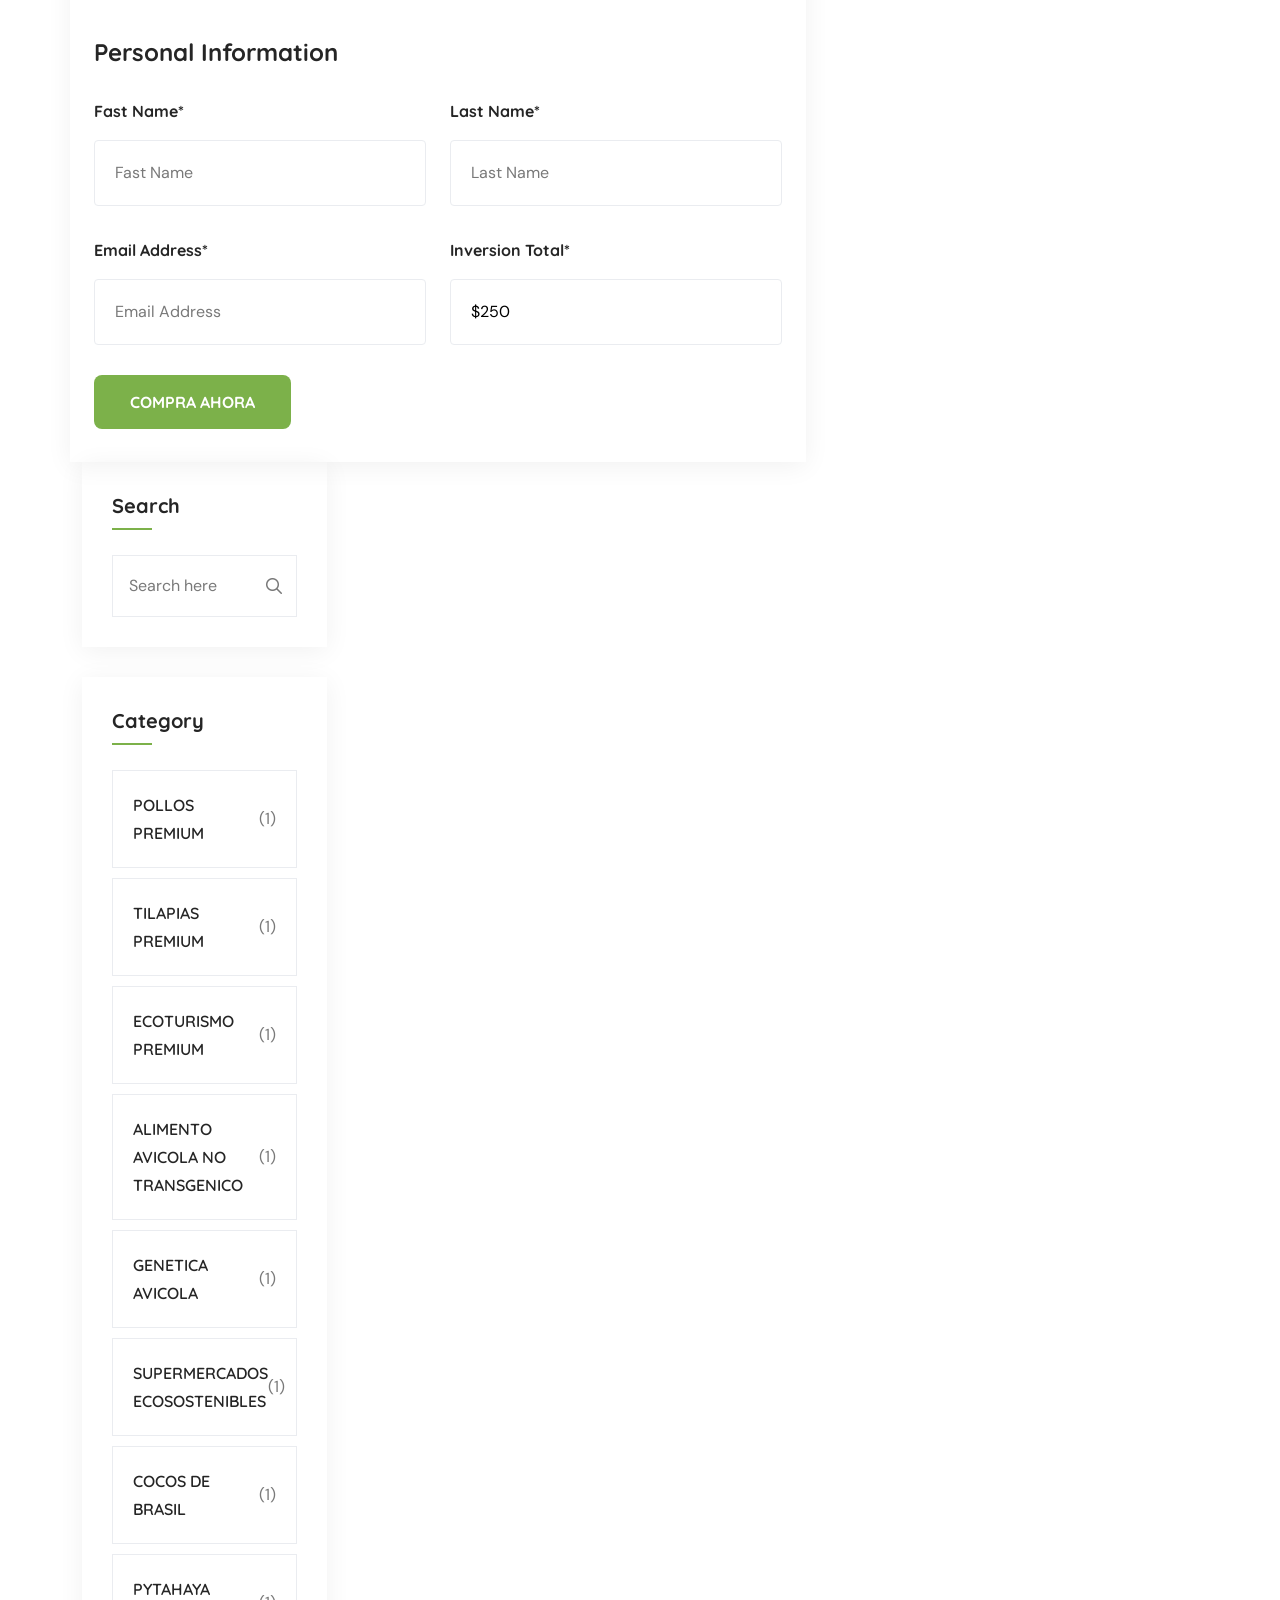
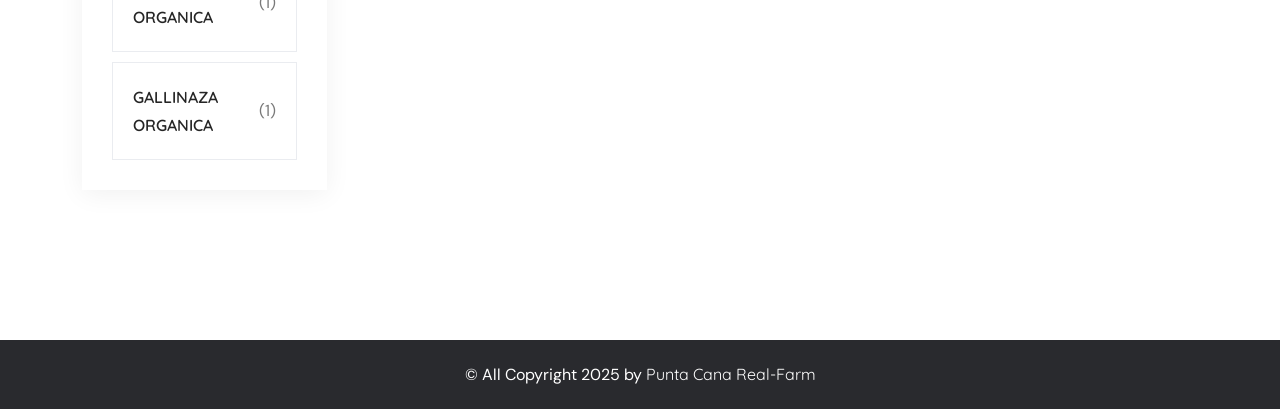
==== commit 59acaa0e: "heda" ====
--- a/project1.html
+++ b/project1.html
@@ -180,11 +180,10 @@
                                     </h4> 
                                     <p><strong>Ubicación:</strong> República Dominicana (439,600 m² valorizados en +US$4.3M).</p>
                                     <p><strong>Estructura:</strong> Tokenización de activos productivos (huevos, pollos, alimento, tierra).</p>
-<<<<<<< HEAD
+
                                     <h4 class="fs-30 mt-40">1. Gallinas Ponedoras Libres</h4>
-=======
-                                    <h4 class="fs-30 mt-40">1. Gallinas Ponedoras</h4>
->>>>>>> 06f05a9c2254b716deaf27bb2ed1b94ff559f50b
+
+
                                   
                                 <div class="row mt-30">
                                 <div class="col-6 mb-15">
@@ -274,11 +273,9 @@
                                 </div>
                          
 
-<<<<<<< HEAD
                              <h4 class="fs-30 mt-40">2. Engorde de Pollos + Planta de Procesadora avícola</h4>
-=======
-                             <h4 class="fs-30 mt-40">2. Engorde de Pollos + Planta de Procesamiento</h4>
->>>>>>> 06f05a9c2254b716deaf27bb2ed1b94ff559f50b
+
+
 
                                <div class="row mt-30">
                                 <div class="col-6 mb-15">
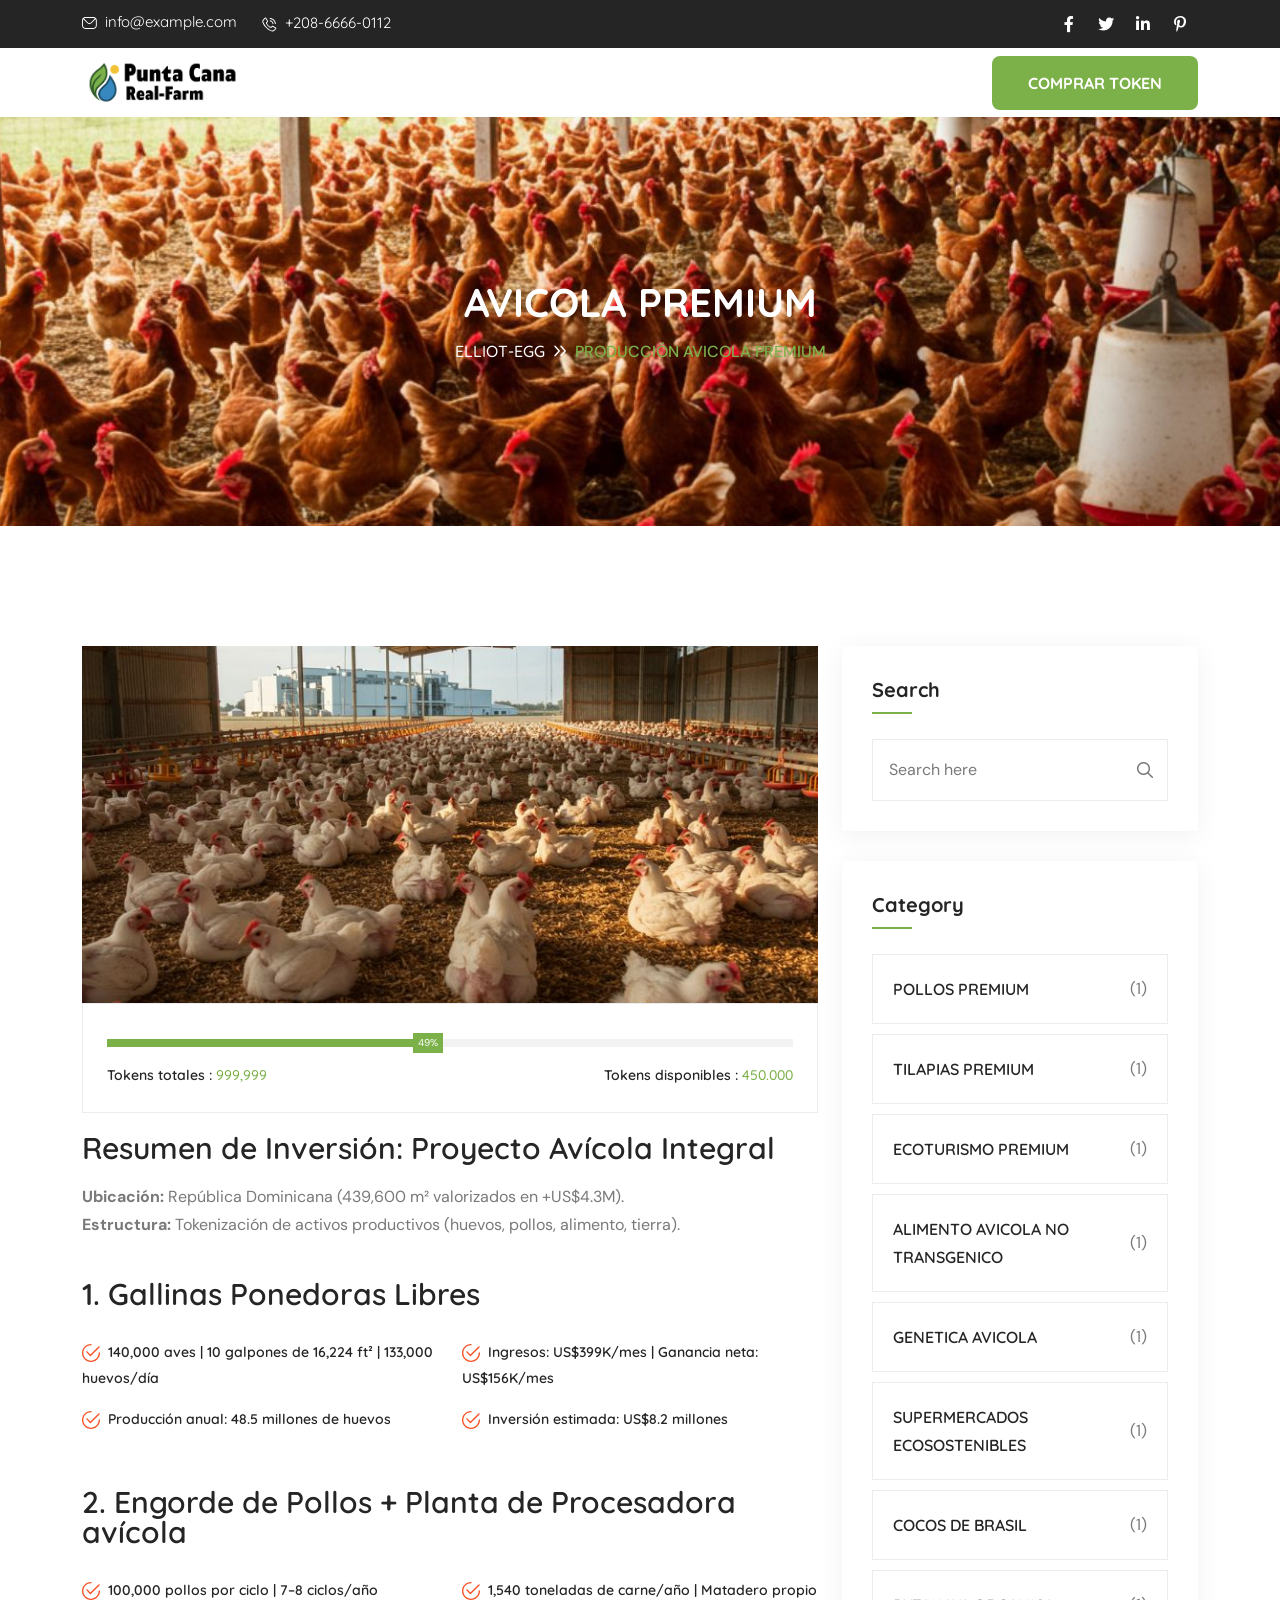
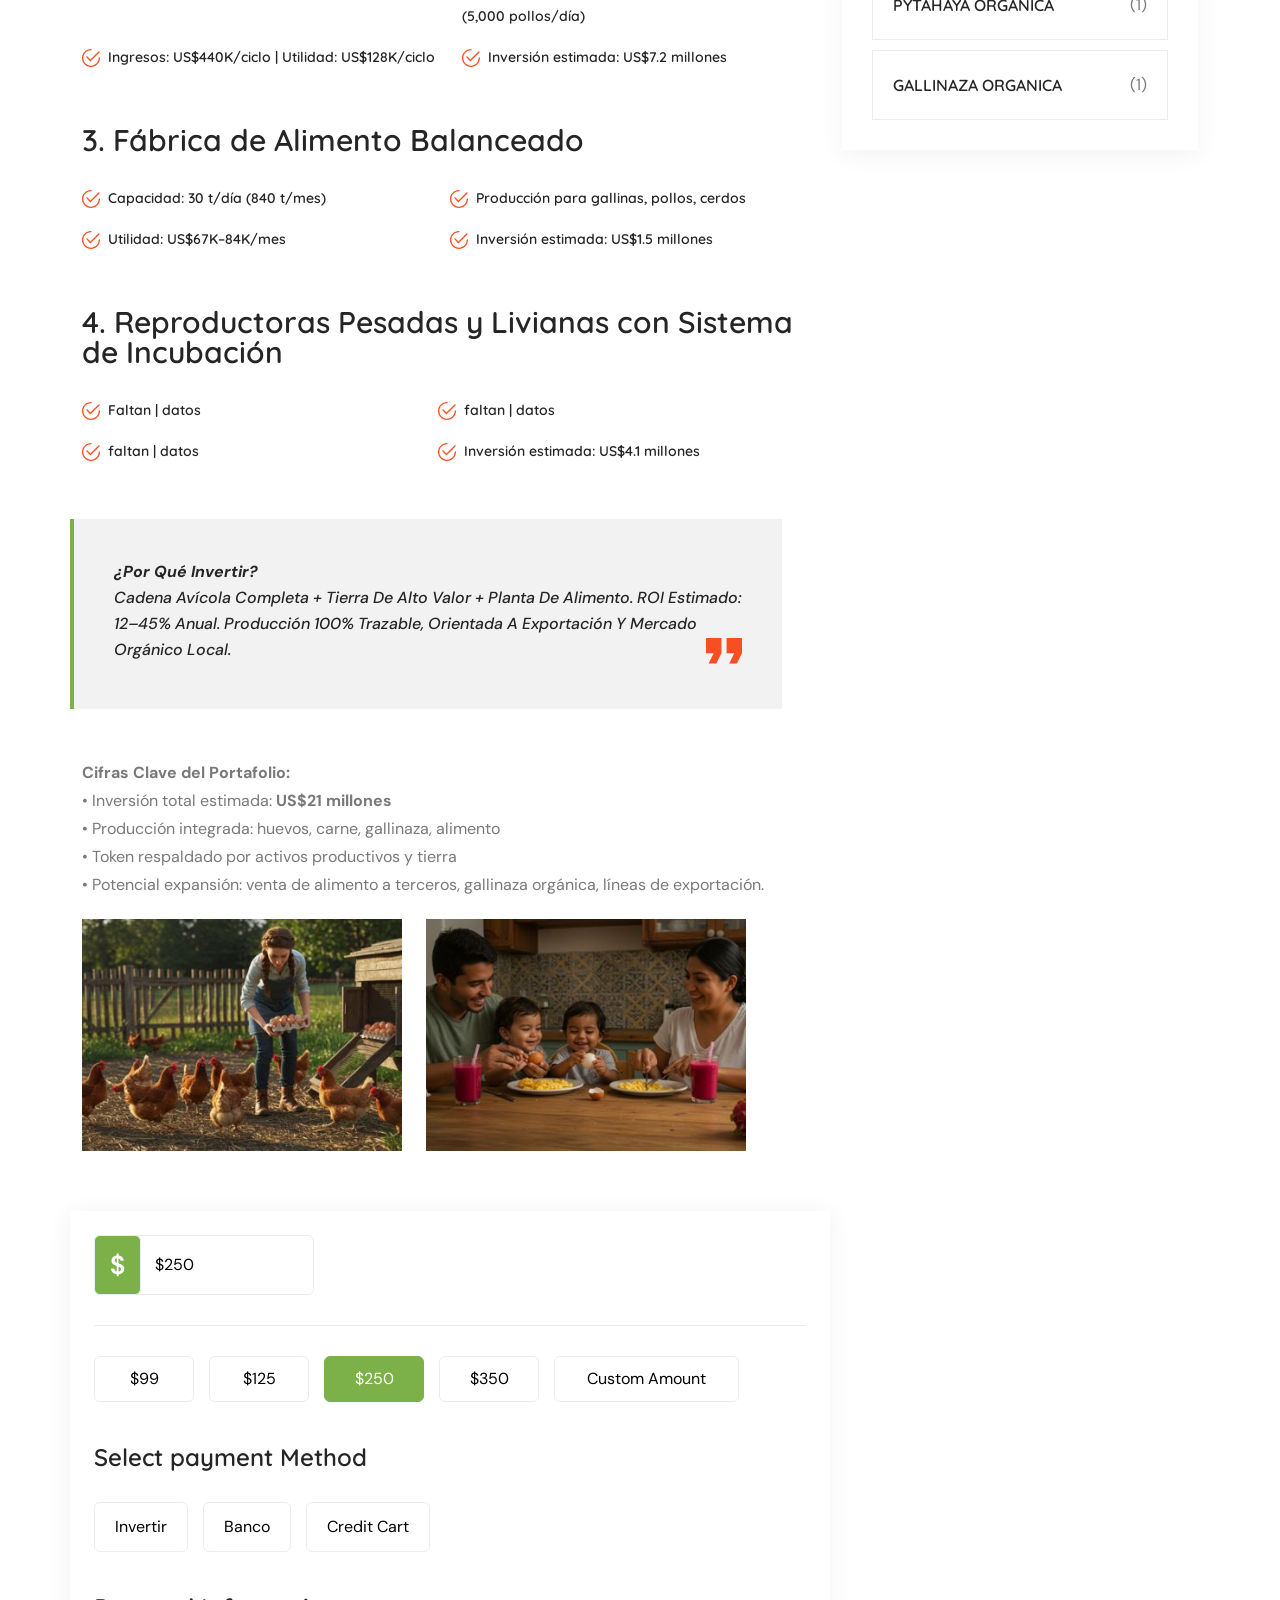
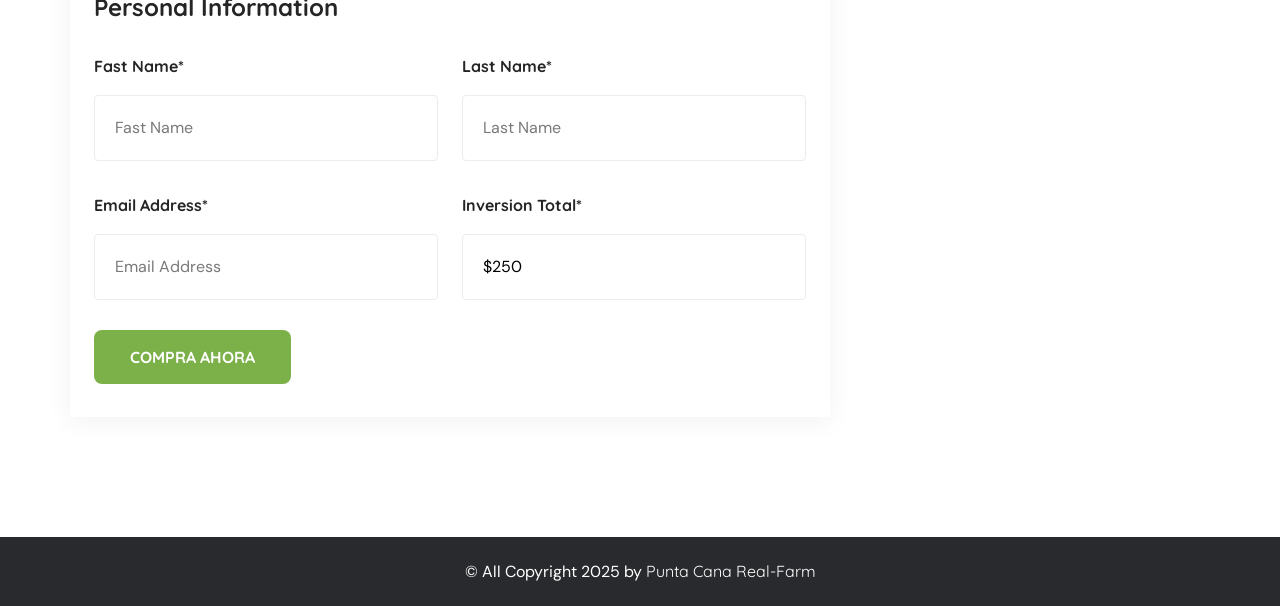
==== commit 7103d7d7: "porject1.1" ====
--- a/project1.html
+++ b/project1.html
@@ -272,7 +272,7 @@
                                     </h6>
                                 </div>
                          
-
+                            </div>
                              <h4 class="fs-30 mt-40">2. Engorde de Pollos + Planta de Procesadora avícola</h4>
 
 
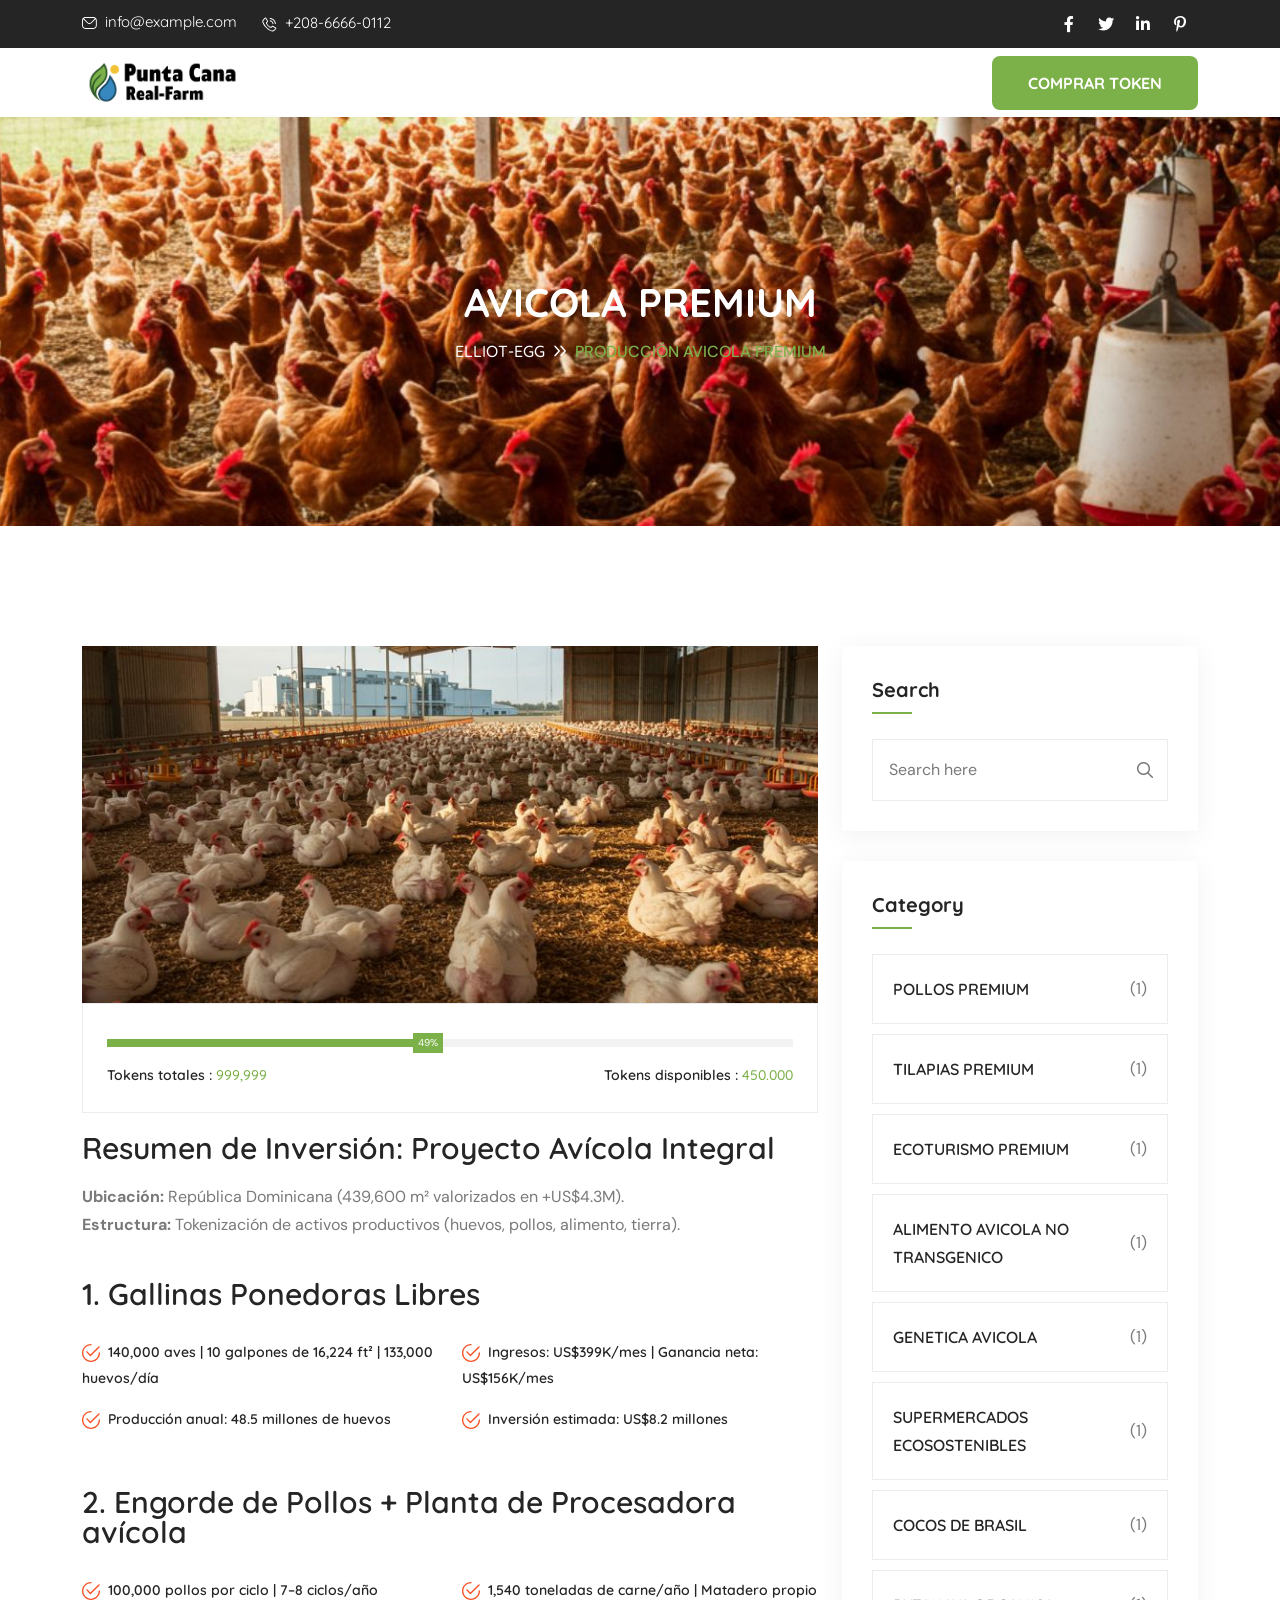
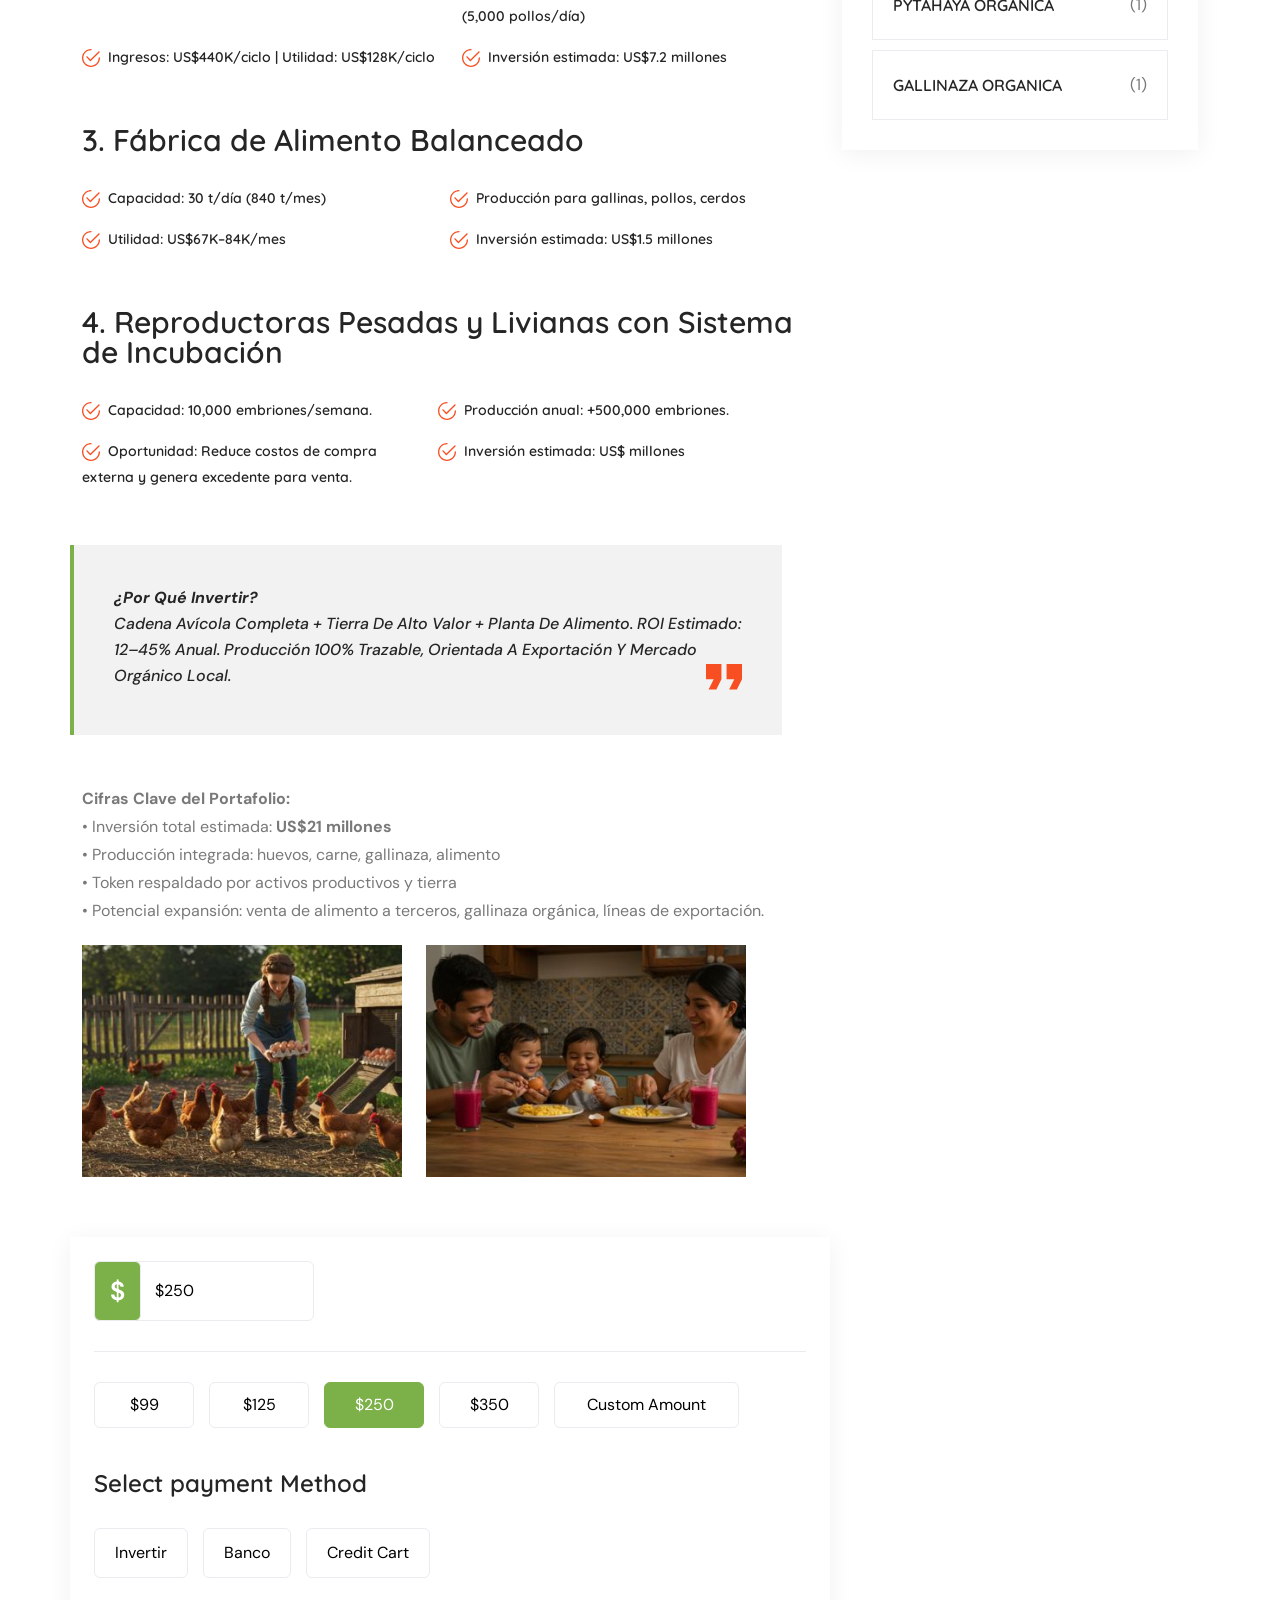
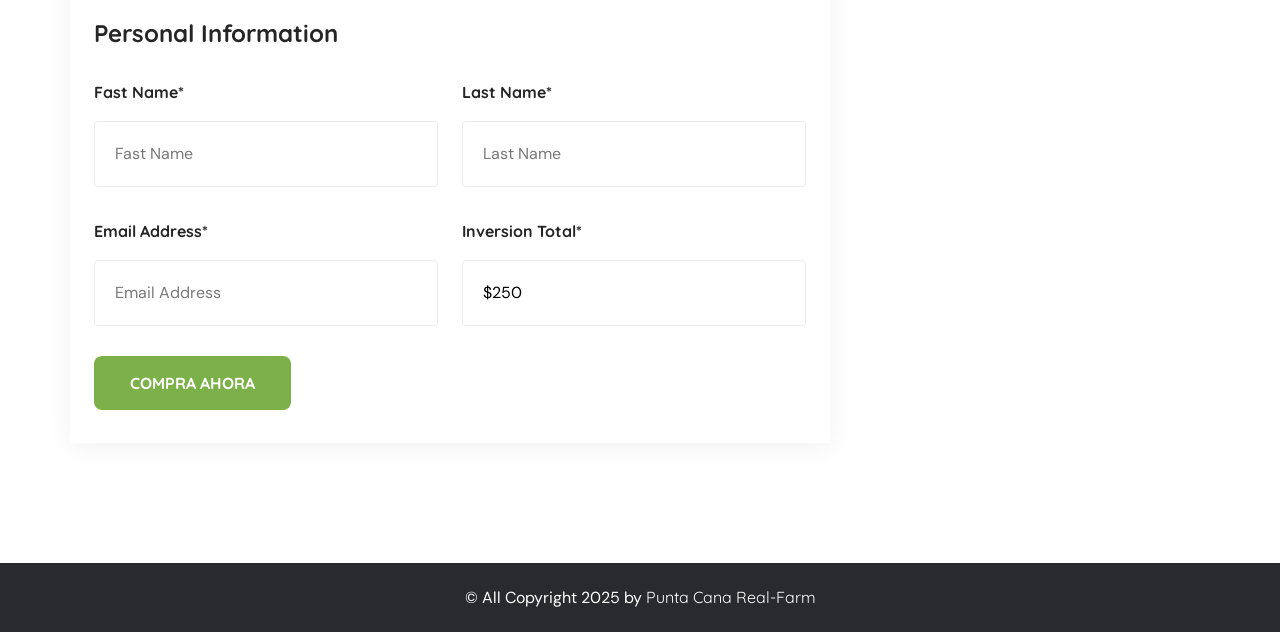
==== commit 3819f711: "lunes 9/1" ====
--- a/project1.html
+++ b/project1.html
@@ -479,29 +479,29 @@
                                                 </clipPath>
                                             </defs>
                                         </svg>
-                                     Faltan | datos
-                                    </h6>
-                                </div>
-                                <div class="col-6 mb-15">
-                                    <h6 class="fs-14">
-                                        <svg class="me-1" width="18" height="18" viewBox="0 0 18 18" fill="none"
-                                            xmlns="http://www.w3.org/2000/svg">
-                                            <g clip-path="url(#clip0_20_5)">
-                                                <path
-                                                    d="M17.4853 2.46073C17.2205 2.19547 16.7909 2.19502 16.5261 2.4596L8.38765 10.5765L5.45133 7.38742C5.1976 7.112 4.76863 7.09415 4.49276 7.34783C4.2171 7.60156 4.19945 8.03074 4.45317 8.3064L7.86776 12.0147C7.92961 12.082 8.00443 12.136 8.08771 12.1736C8.17099 12.2111 8.26101 12.2315 8.35235 12.2334C8.35731 12.2336 8.36209 12.2336 8.36683 12.2336C8.54636 12.2335 8.71855 12.1624 8.84577 12.0357L17.484 3.42018C17.7494 3.15563 17.7499 2.72598 17.4853 2.46073Z"
-                                                    fill="#F74F22"></path>
-                                                <path
-                                                    d="M17.3216 8.32159C16.9469 8.32159 16.6432 8.62527 16.6432 9C16.6432 13.2146 13.2146 16.6432 9 16.6432C4.78561 16.6432 1.35679 13.2146 1.35679 9C1.35679 4.78561 4.78561 1.35679 9 1.35679C9.3747 1.35679 9.67841 1.05311 9.67841 0.67841C9.67841 0.30368 9.3747 0 9 0C4.03734 0 0 4.03734 0 9C0 13.9624 4.03734 18 9 18C13.9624 18 18 13.9624 18 9C18 8.6253 17.6963 8.32159 17.3216 8.32159Z"
-                                                    fill="#F74F22"></path>
-                                            </g>
-                                            <defs>
-                                                <clipPath>
-                                                    <rect width="18" height="18" fill="white"></rect>
-                                                </clipPath>
-                                            </defs>
-                                        </svg>
-                                        faltan | datos
-                                    </h6>
+                                    Capacidad: 10,000 embriones/semana.
+                                    </h6>
+                                </div>
+                                <div class="col-6 mb-15">
+                                    <h6 class="fs-14">
+                                        <svg class="me-1" width="18" height="18" viewBox="0 0 18 18" fill="none"
+                                            xmlns="http://www.w3.org/2000/svg">
+                                            <g clip-path="url(#clip0_20_5)">
+                                                <path
+                                                    d="M17.4853 2.46073C17.2205 2.19547 16.7909 2.19502 16.5261 2.4596L8.38765 10.5765L5.45133 7.38742C5.1976 7.112 4.76863 7.09415 4.49276 7.34783C4.2171 7.60156 4.19945 8.03074 4.45317 8.3064L7.86776 12.0147C7.92961 12.082 8.00443 12.136 8.08771 12.1736C8.17099 12.2111 8.26101 12.2315 8.35235 12.2334C8.35731 12.2336 8.36209 12.2336 8.36683 12.2336C8.54636 12.2335 8.71855 12.1624 8.84577 12.0357L17.484 3.42018C17.7494 3.15563 17.7499 2.72598 17.4853 2.46073Z"
+                                                    fill="#F74F22"></path>
+                                                <path
+                                                    d="M17.3216 8.32159C16.9469 8.32159 16.6432 8.62527 16.6432 9C16.6432 13.2146 13.2146 16.6432 9 16.6432C4.78561 16.6432 1.35679 13.2146 1.35679 9C1.35679 4.78561 4.78561 1.35679 9 1.35679C9.3747 1.35679 9.67841 1.05311 9.67841 0.67841C9.67841 0.30368 9.3747 0 9 0C4.03734 0 0 4.03734 0 9C0 13.9624 4.03734 18 9 18C13.9624 18 18 13.9624 18 9C18 8.6253 17.6963 8.32159 17.3216 8.32159Z"
+                                                    fill="#F74F22"></path>
+                                            </g>
+                                            <defs>
+                                                <clipPath>
+                                                    <rect width="18" height="18" fill="white"></rect>
+                                                </clipPath>
+                                            </defs>
+                                       </svg>
+                                        Producción anual: +500,000 embriones.
+                                     </h6>   
                                 </div>
 
                                  <div class="col-6 mb-15">
@@ -522,28 +522,28 @@
                                                 </clipPath>
                                             </defs>
                                         </svg>
-                                       faltan | datos
-                                    </h6>
-                                </div>
-                                <div class="col-6 mb-15">
-                                    <h6 class="fs-14">
-                                        <svg class="me-1" width="18" height="18" viewBox="0 0 18 18" fill="none"
-                                            xmlns="http://www.w3.org/2000/svg">
-                                            <g clip-path="url(#clip0_20_5)">
-                                                <path
-                                                    d="M17.4853 2.46073C17.2205 2.19547 16.7909 2.19502 16.5261 2.4596L8.38765 10.5765L5.45133 7.38742C5.1976 7.112 4.76863 7.09415 4.49276 7.34783C4.2171 7.60156 4.19945 8.03074 4.45317 8.3064L7.86776 12.0147C7.92961 12.082 8.00443 12.136 8.08771 12.1736C8.17099 12.2111 8.26101 12.2315 8.35235 12.2334C8.35731 12.2336 8.36209 12.2336 8.36683 12.2336C8.54636 12.2335 8.71855 12.1624 8.84577 12.0357L17.484 3.42018C17.7494 3.15563 17.7499 2.72598 17.4853 2.46073Z"
-                                                    fill="#F74F22"></path>
-                                                <path
-                                                    d="M17.3216 8.32159C16.9469 8.32159 16.6432 8.62527 16.6432 9C16.6432 13.2146 13.2146 16.6432 9 16.6432C4.78561 16.6432 1.35679 13.2146 1.35679 9C1.35679 4.78561 4.78561 1.35679 9 1.35679C9.3747 1.35679 9.67841 1.05311 9.67841 0.67841C9.67841 0.30368 9.3747 0 9 0C4.03734 0 0 4.03734 0 9C0 13.9624 4.03734 18 9 18C13.9624 18 18 13.9624 18 9C18 8.6253 17.6963 8.32159 17.3216 8.32159Z"
-                                                    fill="#F74F22"></path>
-                                            </g>
-                                            <defs>
-                                                <clipPath>
-                                                    <rect width="18" height="18" fill="white"></rect>
-                                                </clipPath>
-                                            </defs>
-                                        </svg>
-                                       Inversión estimada: US$4.1 millones
+                                       Oportunidad: Reduce costos de compra externa y genera excedente para venta.
+                                    </h6>
+                                </div>
+                                <div class="col-6 mb-15">
+                                    <h6 class="fs-14">
+                                        <svg class="me-1" width="18" height="18" viewBox="0 0 18 18" fill="none"
+                                            xmlns="http://www.w3.org/2000/svg">
+                                            <g clip-path="url(#clip0_20_5)">
+                                                <path
+                                                    d="M17.4853 2.46073C17.2205 2.19547 16.7909 2.19502 16.5261 2.4596L8.38765 10.5765L5.45133 7.38742C5.1976 7.112 4.76863 7.09415 4.49276 7.34783C4.2171 7.60156 4.19945 8.03074 4.45317 8.3064L7.86776 12.0147C7.92961 12.082 8.00443 12.136 8.08771 12.1736C8.17099 12.2111 8.26101 12.2315 8.35235 12.2334C8.35731 12.2336 8.36209 12.2336 8.36683 12.2336C8.54636 12.2335 8.71855 12.1624 8.84577 12.0357L17.484 3.42018C17.7494 3.15563 17.7499 2.72598 17.4853 2.46073Z"
+                                                    fill="#F74F22"></path>
+                                                <path
+                                                    d="M17.3216 8.32159C16.9469 8.32159 16.6432 8.62527 16.6432 9C16.6432 13.2146 13.2146 16.6432 9 16.6432C4.78561 16.6432 1.35679 13.2146 1.35679 9C1.35679 4.78561 4.78561 1.35679 9 1.35679C9.3747 1.35679 9.67841 1.05311 9.67841 0.67841C9.67841 0.30368 9.3747 0 9 0C4.03734 0 0 4.03734 0 9C0 13.9624 4.03734 18 9 18C13.9624 18 18 13.9624 18 9C18 8.6253 17.6963 8.32159 17.3216 8.32159Z"
+                                                    fill="#F74F22"></path>
+                                            </g>
+                                            <defs>
+                                                <clipPath>
+                                                    <rect width="18" height="18" fill="white"></rect>
+                                                </clipPath>
+                                            </defs>
+                                        </svg>
+                                       Inversión estimada: US$ millones
                                     </h6>
                                 </div>
                          
